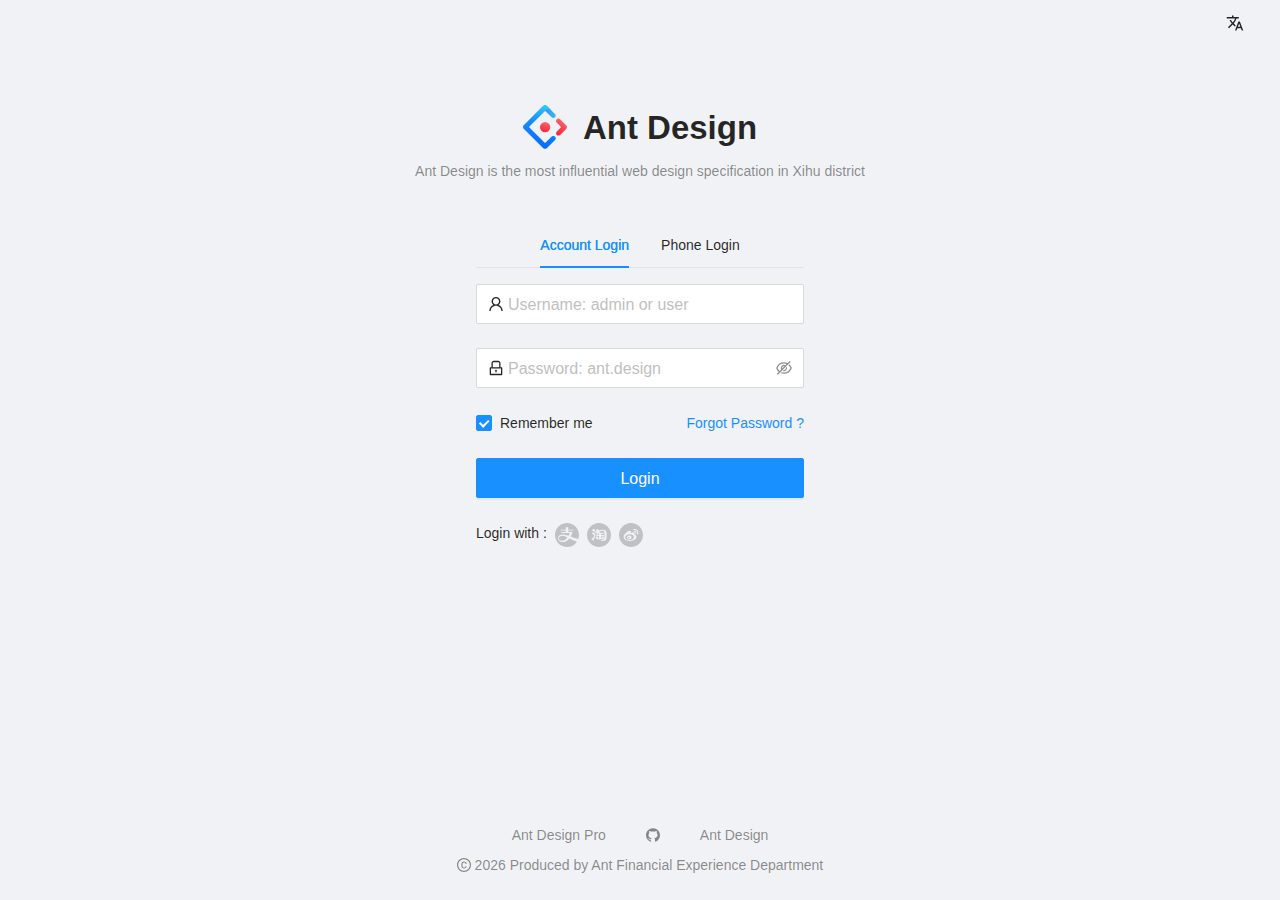
==== admin/index.html @ d276b18f "1" ====
<!DOCTYPE html>
<html lang="en">
  <head>
    <meta charset="UTF-8" />
    <meta name="theme-color" content="#1890ff" />
    <meta http-equiv="X-UA-Compatible" content="IE=edge" />
    <title>十三画的网站</title>
    <link rel="stylesheet" href="/umi.ee70edc1.css" />
    <script>
      window.routerBase = "/";
    </script>
    <script>
      //! umi version: 3.5.41
    </script>
  </head>
  <body>
    <div id="root">
      <style>
        html,
        body,
        #root {
          height: 100%;
          margin: 0;
          padding: 0;
        }
        #root {
          background-repeat: no-repeat;
          background-size: 100% auto;
        }
        .noscript-container {
          display: flex;
          align-content: center;
          justify-content: center;
          margin-top: 90px;
          font-size: 20px;
          font-family: "Lucida Sans", "Lucida Sans Regular", "Lucida Grande",
            "Lucida Sans Unicode", Geneva, Verdana, sans-serif;
        }
        .noscript-enableJS {
          padding-right: 3px;
          padding-left: 3px;
        }
        .page-loading-warp {
          display: flex;
          align-items: center;
          justify-content: center;
          padding: 98px;
        }
        .ant-spin {
          position: absolute;
          display: none;
          -webkit-box-sizing: border-box;
          box-sizing: border-box;
          margin: 0;
          padding: 0;
          color: rgba(0, 0, 0, 0.65);
          color: #1890ff;
          font-size: 14px;
          font-variant: tabular-nums;
          line-height: 1.5;
          text-align: center;
          list-style: none;
          opacity: 0;
          -webkit-transition: -webkit-transform 0.3s
            cubic-bezier(0.78, 0.14, 0.15, 0.86);
          transition: -webkit-transform 0.3s
            cubic-bezier(0.78, 0.14, 0.15, 0.86);
          transition: transform 0.3s cubic-bezier(0.78, 0.14, 0.15, 0.86);
          transition: transform 0.3s cubic-bezier(0.78, 0.14, 0.15, 0.86),
            -webkit-transform 0.3s cubic-bezier(0.78, 0.14, 0.15, 0.86);
          -webkit-font-feature-settings: "tnum";
          font-feature-settings: "tnum";
        }

        .ant-spin-spinning {
          position: static;
          display: inline-block;
          opacity: 1;
        }

        .ant-spin-dot {
          position: relative;
          display: inline-block;
          width: 20px;
          height: 20px;
          font-size: 20px;
        }

        .ant-spin-dot-item {
          position: absolute;
          display: block;
          width: 9px;
          height: 9px;
          background-color: #1890ff;
          border-radius: 100%;
          -webkit-transform: scale(0.75);
          -ms-transform: scale(0.75);
          transform: scale(0.75);
          -webkit-transform-origin: 50% 50%;
          -ms-transform-origin: 50% 50%;
          transform-origin: 50% 50%;
          opacity: 0.3;
          -webkit-animation: antspinmove 1s infinite linear alternate;
          animation: antSpinMove 1s infinite linear alternate;
        }

        .ant-spin-dot-item:nth-child(1) {
          top: 0;
          left: 0;
        }

        .ant-spin-dot-item:nth-child(2) {
          top: 0;
          right: 0;
          -webkit-animation-delay: 0.4s;
          animation-delay: 0.4s;
        }

        .ant-spin-dot-item:nth-child(3) {
          right: 0;
          bottom: 0;
          -webkit-animation-delay: 0.8s;
          animation-delay: 0.8s;
        }

        .ant-spin-dot-item:nth-child(4) {
          bottom: 0;
          left: 0;
          -webkit-animation-delay: 1.2s;
          animation-delay: 1.2s;
        }

        .ant-spin-dot-spin {
          -webkit-transform: rotate(45deg);
          -ms-transform: rotate(45deg);
          transform: rotate(45deg);
          -webkit-animation: antrotate 1.2s infinite linear;
          animation: antRotate 1.2s infinite linear;
        }

        .ant-spin-lg .ant-spin-dot {
          width: 32px;
          height: 32px;
          font-size: 32px;
        }

        .ant-spin-lg .ant-spin-dot i {
          width: 14px;
          height: 14px;
        }

        @media all and (-ms-high-contrast: none), (-ms-high-contrast: active) {
          .ant-spin-blur {
            background: #fff;
            opacity: 0.5;
          }
        }

        @-webkit-keyframes antSpinMove {
          to {
            opacity: 1;
          }
        }

        @keyframes antSpinMove {
          to {
            opacity: 1;
          }
        }

        @-webkit-keyframes antRotate {
          to {
            -webkit-transform: rotate(405deg);
            transform: rotate(405deg);
          }
        }

        @keyframes antRotate {
          to {
            -webkit-transform: rotate(405deg);
            transform: rotate(405deg);
          }
        }
      </style>
      <div
        style="
          display: flex;
          flex-direction: column;
          align-items: center;
          justify-content: center;
          height: 100%;
          min-height: 420px;
        "
      >
        <div class="page-loading-warp">
          <div class="ant-spin ant-spin-lg ant-spin-spinning">
            <span class="ant-spin-dot ant-spin-dot-spin"
              ><i class="ant-spin-dot-item"></i><i class="ant-spin-dot-item"></i
              ><i class="ant-spin-dot-item"></i><i class="ant-spin-dot-item"></i
            ></span>
          </div>
        </div>
      </div>
    </div>

    <script src="/umi.75275838.js"></script>
  </body>
</html>
---- umi.ee70edc1.css ----
html{--antd-wave-shadow-color:#1890ff}.ant-btn{line-height:1.5715;position:relative;display:inline-block;font-weight:400;white-space:nowrap;text-align:center;background-image:none;box-shadow:0 2px 0 rgba(0,0,0,.015);cursor:pointer;transition:all .3s cubic-bezier(.645,.045,.355,1);-webkit-user-select:none;-moz-user-select:none;-ms-user-select:none;user-select:none;touch-action:manipulation;height:32px;padding:4px 15px;font-size:14px;border-radius:2px;color:rgba(0,0,0,.85);border:1px solid #d9d9d9;background:#fff}.ant-btn>.anticon{line-height:1}.ant-btn,.ant-btn:active,.ant-btn:focus{outline:0}.ant-btn:not([disabled]):hover{text-decoration:none}.ant-btn:not([disabled]):active{outline:0;box-shadow:none}.ant-btn[disabled]{cursor:not-allowed}.ant-btn[disabled]>*{pointer-events:none}.ant-btn-lg{height:40px;padding:6.4px 15px;font-size:16px;border-radius:2px}.ant-btn-sm{height:24px;padding:0 7px;font-size:14px;border-radius:2px}.ant-btn>a:only-child{color:currentcolor}.ant-btn>a:only-child:after{position:absolute;top:0;right:0;bottom:0;left:0;background:transparent;content:""}.ant-btn:focus,.ant-btn:hover{color:#40a9ff;color:var(--ant-primary-color-hover);border-color:#40a9ff;border-color:var(--ant-primary-color-hover);background:#fff}.ant-btn:focus>a:only-child,.ant-btn:hover>a:only-child{color:currentcolor}.ant-btn:focus>a:only-child:after,.ant-btn:hover>a:only-child:after{position:absolute;top:0;right:0;bottom:0;left:0;background:transparent;content:""}.ant-btn:active{color:#096dd9;color:var(--ant-primary-color-active);border-color:#096dd9;border-color:var(--ant-primary-color-active);background:#fff}.ant-btn:active>a:only-child{color:currentcolor}.ant-btn:active>a:only-child:after{position:absolute;top:0;right:0;bottom:0;left:0;background:transparent;content:""}.ant-btn[disabled],.ant-btn[disabled]:active,.ant-btn[disabled]:focus,.ant-btn[disabled]:hover{color:rgba(0,0,0,.25);border-color:#d9d9d9;background:#f5f5f5;text-shadow:none;box-shadow:none}.ant-btn[disabled]:active>a:only-child,.ant-btn[disabled]:focus>a:only-child,.ant-btn[disabled]:hover>a:only-child,.ant-btn[disabled]>a:only-child{color:currentcolor}.ant-btn[disabled]:active>a:only-child:after,.ant-btn[disabled]:focus>a:only-child:after,.ant-btn[disabled]:hover>a:only-child:after,.ant-btn[disabled]>a:only-child:after{position:absolute;top:0;right:0;bottom:0;left:0;background:transparent;content:""}.ant-btn:active,.ant-btn:focus,.ant-btn:hover{text-decoration:none;background:#fff}.ant-btn>span{display:inline-block}.ant-btn-primary{color:#fff;border-color:#1890ff;border-color:var(--ant-primary-color);background:#1890ff;background:var(--ant-primary-color);text-shadow:0 -1px 0 rgba(0,0,0,.12);box-shadow:0 2px 0 rgba(0,0,0,.045)}.ant-btn-primary>a:only-child{color:currentcolor}.ant-btn-primary>a:only-child:after{position:absolute;top:0;right:0;bottom:0;left:0;background:transparent;content:""}.ant-btn-primary:focus,.ant-btn-primary:hover{color:#fff;border-color:#40a9ff;border-color:var(--ant-primary-color-hover);background:#40a9ff;background:var(--ant-primary-color-hover)}.ant-btn-primary:focus>a:only-child,.ant-btn-primary:hover>a:only-child{color:currentcolor}.ant-btn-primary:focus>a:only-child:after,.ant-btn-primary:hover>a:only-child:after{position:absolute;top:0;right:0;bottom:0;left:0;background:transparent;content:""}.ant-btn-primary:active{color:#fff;border-color:#096dd9;border-color:var(--ant-primary-color-active);background:#096dd9;background:var(--ant-primary-color-active)}.ant-btn-primary:active>a:only-child{color:currentcolor}.ant-btn-primary:active>a:only-child:after{position:absolute;top:0;right:0;bottom:0;left:0;background:transparent;content:""}.ant-btn-primary[disabled],.ant-btn-primary[disabled]:active,.ant-btn-primary[disabled]:focus,.ant-btn-primary[disabled]:hover{color:rgba(0,0,0,.25);border-color:#d9d9d9;background:#f5f5f5;text-shadow:none;box-shadow:none}.ant-btn-primary[disabled]:active>a:only-child,.ant-btn-primary[disabled]:focus>a:only-child,.ant-btn-primary[disabled]:hover>a:only-child,.ant-btn-primary[disabled]>a:only-child{color:currentcolor}.ant-btn-primary[disabled]:active>a:only-child:after,.ant-btn-primary[disabled]:focus>a:only-child:after,.ant-btn-primary[disabled]:hover>a:only-child:after,.ant-btn-primary[disabled]>a:only-child:after{position:absolute;top:0;right:0;bottom:0;left:0;background:transparent;content:""}.ant-btn-group .ant-btn-primary:not(:first-child):not(:last-child){border-right-color:#40a9ff;border-right-color:var(--ant-primary-5);border-left-color:#40a9ff;border-left-color:var(--ant-primary-5)}.ant-btn-group .ant-btn-primary:not(:first-child):not(:last-child):disabled{border-color:#d9d9d9}.ant-btn-group .ant-btn-primary:first-child:not(:last-child){border-right-color:#40a9ff;border-right-color:var(--ant-primary-5)}.ant-btn-group .ant-btn-primary:first-child:not(:last-child)[disabled]{border-right-color:#d9d9d9}.ant-btn-group .ant-btn-primary+.ant-btn-primary,.ant-btn-group .ant-btn-primary:last-child:not(:first-child){border-left-color:#40a9ff;border-left-color:var(--ant-primary-5)}.ant-btn-group .ant-btn-primary+.ant-btn-primary[disabled],.ant-btn-group .ant-btn-primary:last-child:not(:first-child)[disabled]{border-left-color:#d9d9d9}.ant-btn-ghost{color:rgba(0,0,0,.85);border-color:#d9d9d9;background:transparent}.ant-btn-ghost>a:only-child{color:currentcolor}.ant-btn-ghost>a:only-child:after{position:absolute;top:0;right:0;bottom:0;left:0;background:transparent;content:""}.ant-btn-ghost:focus,.ant-btn-ghost:hover{color:#40a9ff;color:var(--ant-primary-color-hover);border-color:#40a9ff;border-color:var(--ant-primary-color-hover);background:transparent}.ant-btn-ghost:focus>a:only-child,.ant-btn-ghost:hover>a:only-child{color:currentcolor}.ant-btn-ghost:focus>a:only-child:after,.ant-btn-ghost:hover>a:only-child:after{position:absolute;top:0;right:0;bottom:0;left:0;background:transparent;content:""}.ant-btn-ghost:active{color:#096dd9;color:var(--ant-primary-color-active);border-color:#096dd9;border-color:var(--ant-primary-color-active);background:transparent}.ant-btn-ghost:active>a:only-child{color:currentcolor}.ant-btn-ghost:active>a:only-child:after{position:absolute;top:0;right:0;bottom:0;left:0;background:transparent;content:""}.ant-btn-ghost[disabled],.ant-btn-ghost[disabled]:active,.ant-btn-ghost[disabled]:focus,.ant-btn-ghost[disabled]:hover{color:rgba(0,0,0,.25);border-color:#d9d9d9;background:#f5f5f5;text-shadow:none;box-shadow:none}.ant-btn-ghost[disabled]:active>a:only-child,.ant-btn-ghost[disabled]:focus>a:only-child,.ant-btn-ghost[disabled]:hover>a:only-child,.ant-btn-ghost[disabled]>a:only-child{color:currentcolor}.ant-btn-ghost[disabled]:active>a:only-child:after,.ant-btn-ghost[disabled]:focus>a:only-child:after,.ant-btn-ghost[disabled]:hover>a:only-child:after,.ant-btn-ghost[disabled]>a:only-child:after{position:absolute;top:0;right:0;bottom:0;left:0;background:transparent;content:""}.ant-btn-dashed{color:rgba(0,0,0,.85);border-color:#d9d9d9;background:#fff;border-style:dashed}.ant-btn-dashed>a:only-child{color:currentcolor}.ant-btn-dashed>a:only-child:after{position:absolute;top:0;right:0;bottom:0;left:0;background:transparent;content:""}.ant-btn-dashed:focus,.ant-btn-dashed:hover{color:#40a9ff;color:var(--ant-primary-color-hover);border-color:#40a9ff;border-color:var(--ant-primary-color-hover);background:#fff}.ant-btn-dashed:focus>a:only-child,.ant-btn-dashed:hover>a:only-child{color:currentcolor}.ant-btn-dashed:focus>a:only-child:after,.ant-btn-dashed:hover>a:only-child:after{position:absolute;top:0;right:0;bottom:0;left:0;background:transparent;content:""}.ant-btn-dashed:active{color:#096dd9;color:var(--ant-primary-color-active);border-color:#096dd9;border-color:var(--ant-primary-color-active);background:#fff}.ant-btn-dashed:active>a:only-child{color:currentcolor}.ant-btn-dashed:active>a:only-child:after{position:absolute;top:0;right:0;bottom:0;left:0;background:transparent;content:""}.ant-btn-dashed[disabled],.ant-btn-dashed[disabled]:active,.ant-btn-dashed[disabled]:focus,.ant-btn-dashed[disabled]:hover{color:rgba(0,0,0,.25);border-color:#d9d9d9;background:#f5f5f5;text-shadow:none;box-shadow:none}.ant-btn-dashed[disabled]:active>a:only-child,.ant-btn-dashed[disabled]:focus>a:only-child,.ant-btn-dashed[disabled]:hover>a:only-child,.ant-btn-dashed[disabled]>a:only-child{color:currentcolor}.ant-btn-dashed[disabled]:active>a:only-child:after,.ant-btn-dashed[disabled]:focus>a:only-child:after,.ant-btn-dashed[disabled]:hover>a:only-child:after,.ant-btn-dashed[disabled]>a:only-child:after{position:absolute;top:0;right:0;bottom:0;left:0;background:transparent;content:""}.ant-btn-danger{color:#fff;border-color:#ff4d4f;border-color:var(--ant-error-color);background:#ff4d4f;background:var(--ant-error-color);text-shadow:0 -1px 0 rgba(0,0,0,.12);box-shadow:0 2px 0 rgba(0,0,0,.045)}.ant-btn-danger>a:only-child{color:currentcolor}.ant-btn-danger>a:only-child:after{position:absolute;top:0;right:0;bottom:0;left:0;background:transparent;content:""}.ant-btn-danger:focus,.ant-btn-danger:hover{color:#fff;border-color:#ff7875;border-color:var(--ant-error-color-hover);background:#ff7875;background:var(--ant-error-color-hover)}.ant-btn-danger:focus>a:only-child,.ant-btn-danger:hover>a:only-child{color:currentcolor}.ant-btn-danger:focus>a:only-child:after,.ant-btn-danger:hover>a:only-child:after{position:absolute;top:0;right:0;bottom:0;left:0;background:transparent;content:""}.ant-btn-danger:active{color:#fff;border-color:#d9363e;border-color:var(--ant-error-color-active);background:#d9363e;background:var(--ant-error-color-active)}.ant-btn-danger:active>a:only-child{color:currentcolor}.ant-btn-danger:active>a:only-child:after{position:absolute;top:0;right:0;bottom:0;left:0;background:transparent;content:""}.ant-btn-danger[disabled],.ant-btn-danger[disabled]:active,.ant-btn-danger[disabled]:focus,.ant-btn-danger[disabled]:hover{color:rgba(0,0,0,.25);border-color:#d9d9d9;background:#f5f5f5;text-shadow:none;box-shadow:none}.ant-btn-danger[disabled]:active>a:only-child,.ant-btn-danger[disabled]:focus>a:only-child,.ant-btn-danger[disabled]:hover>a:only-child,.ant-btn-danger[disabled]>a:only-child{color:currentcolor}.ant-btn-danger[disabled]:active>a:only-child:after,.ant-btn-danger[disabled]:focus>a:only-child:after,.ant-btn-danger[disabled]:hover>a:only-child:after,.ant-btn-danger[disabled]>a:only-child:after{position:absolute;top:0;right:0;bottom:0;left:0;background:transparent;content:""}.ant-btn-link{color:#1890ff;color:var(--ant-primary-color);border-color:transparent;background:transparent;box-shadow:none}.ant-btn-link>a:only-child{color:currentcolor}.ant-btn-link>a:only-child:after{position:absolute;top:0;right:0;bottom:0;left:0;background:transparent;content:""}.ant-btn-link:focus,.ant-btn-link:hover{color:#40a9ff;color:var(--ant-primary-color-hover);border-color:#40a9ff;border-color:var(--ant-primary-color-hover);background:transparent}.ant-btn-link:focus>a:only-child,.ant-btn-link:hover>a:only-child{color:currentcolor}.ant-btn-link:focus>a:only-child:after,.ant-btn-link:hover>a:only-child:after{position:absolute;top:0;right:0;bottom:0;left:0;background:transparent;content:""}.ant-btn-link:active{color:#096dd9;color:var(--ant-primary-color-active);border-color:#096dd9;border-color:var(--ant-primary-color-active);background:transparent}.ant-btn-link:active>a:only-child{color:currentcolor}.ant-btn-link:active>a:only-child:after{position:absolute;top:0;right:0;bottom:0;left:0;background:transparent;content:""}.ant-btn-link[disabled],.ant-btn-link[disabled]:active,.ant-btn-link[disabled]:focus,.ant-btn-link[disabled]:hover{border-color:#d9d9d9;background:#f5f5f5}.ant-btn-link:hover{background:transparent}.ant-btn-link:active,.ant-btn-link:focus,.ant-btn-link:hover{border-color:transparent}.ant-btn-link[disabled],.ant-btn-link[disabled]:active,.ant-btn-link[disabled]:focus,.ant-btn-link[disabled]:hover{color:rgba(0,0,0,.25);border-color:transparent;background:transparent;text-shadow:none;box-shadow:none}.ant-btn-link[disabled]:active>a:only-child,.ant-btn-link[disabled]:focus>a:only-child,.ant-btn-link[disabled]:hover>a:only-child,.ant-btn-link[disabled]>a:only-child{color:currentcolor}.ant-btn-link[disabled]:active>a:only-child:after,.ant-btn-link[disabled]:focus>a:only-child:after,.ant-btn-link[disabled]:hover>a:only-child:after,.ant-btn-link[disabled]>a:only-child:after{position:absolute;top:0;right:0;bottom:0;left:0;background:transparent;content:""}.ant-btn-text{color:rgba(0,0,0,.85);border-color:transparent;background:transparent;box-shadow:none}.ant-btn-text>a:only-child{color:currentcolor}.ant-btn-text>a:only-child:after{position:absolute;top:0;right:0;bottom:0;left:0;background:transparent;content:""}.ant-btn-text:focus,.ant-btn-text:hover{color:#40a9ff;color:var(--ant-primary-color-hover);border-color:#40a9ff;border-color:var(--ant-primary-color-hover);background:transparent}.ant-btn-text:focus>a:only-child,.ant-btn-text:hover>a:only-child{color:currentcolor}.ant-btn-text:focus>a:only-child:after,.ant-btn-text:hover>a:only-child:after{position:absolute;top:0;right:0;bottom:0;left:0;background:transparent;content:""}.ant-btn-text:active{color:#096dd9;color:var(--ant-primary-color-active);border-color:#096dd9;border-color:var(--ant-primary-color-active);background:transparent}.ant-btn-text:active>a:only-child{color:currentcolor}.ant-btn-text:active>a:only-child:after{position:absolute;top:0;right:0;bottom:0;left:0;background:transparent;content:""}.ant-btn-text[disabled],.ant-btn-text[disabled]:active,.ant-btn-text[disabled]:focus,.ant-btn-text[disabled]:hover{border-color:#d9d9d9;background:#f5f5f5}.ant-btn-text:focus,.ant-btn-text:hover{color:rgba(0,0,0,.85);background:rgba(0,0,0,.018);border-color:transparent}.ant-btn-text:active{color:rgba(0,0,0,.85);background:rgba(0,0,0,.028);border-color:transparent}.ant-btn-text[disabled],.ant-btn-text[disabled]:active,.ant-btn-text[disabled]:focus,.ant-btn-text[disabled]:hover{color:rgba(0,0,0,.25);border-color:transparent;background:transparent;text-shadow:none;box-shadow:none}.ant-btn-text[disabled]:active>a:only-child,.ant-btn-text[disabled]:focus>a:only-child,.ant-btn-text[disabled]:hover>a:only-child,.ant-btn-text[disabled]>a:only-child{color:currentcolor}.ant-btn-text[disabled]:active>a:only-child:after,.ant-btn-text[disabled]:focus>a:only-child:after,.ant-btn-text[disabled]:hover>a:only-child:after,.ant-btn-text[disabled]>a:only-child:after{position:absolute;top:0;right:0;bottom:0;left:0;background:transparent;content:""}.ant-btn-dangerous{color:#ff4d4f;color:var(--ant-error-color);border-color:#ff4d4f;border-color:var(--ant-error-color);background:#fff}.ant-btn-dangerous>a:only-child{color:currentcolor}.ant-btn-dangerous>a:only-child:after{position:absolute;top:0;right:0;bottom:0;left:0;background:transparent;content:""}.ant-btn-dangerous:focus,.ant-btn-dangerous:hover{color:#ff7875;color:var(--ant-error-color-hover);border-color:#ff7875;border-color:var(--ant-error-color-hover);background:#fff}.ant-btn-dangerous:focus>a:only-child,.ant-btn-dangerous:hover>a:only-child{color:currentcolor}.ant-btn-dangerous:focus>a:only-child:after,.ant-btn-dangerous:hover>a:only-child:after{position:absolute;top:0;right:0;bottom:0;left:0;background:transparent;content:""}.ant-btn-dangerous:active{color:#d9363e;color:var(--ant-error-color-active);border-color:#d9363e;border-color:var(--ant-error-color-active);background:#fff}.ant-btn-dangerous:active>a:only-child{color:currentcolor}.ant-btn-dangerous:active>a:only-child:after{position:absolute;top:0;right:0;bottom:0;left:0;background:transparent;content:""}.ant-btn-dangerous[disabled],.ant-btn-dangerous[disabled]:active,.ant-btn-dangerous[disabled]:focus,.ant-btn-dangerous[disabled]:hover{color:rgba(0,0,0,.25);border-color:#d9d9d9;background:#f5f5f5;text-shadow:none;box-shadow:none}.ant-btn-dangerous[disabled]:active>a:only-child,.ant-btn-dangerous[disabled]:focus>a:only-child,.ant-btn-dangerous[disabled]:hover>a:only-child,.ant-btn-dangerous[disabled]>a:only-child{color:currentcolor}.ant-btn-dangerous[disabled]:active>a:only-child:after,.ant-btn-dangerous[disabled]:focus>a:only-child:after,.ant-btn-dangerous[disabled]:hover>a:only-child:after,.ant-btn-dangerous[disabled]>a:only-child:after{position:absolute;top:0;right:0;bottom:0;left:0;background:transparent;content:""}.ant-btn-dangerous.ant-btn-primary{color:#fff;border-color:#ff4d4f;border-color:var(--ant-error-color);background:#ff4d4f;background:var(--ant-error-color);text-shadow:0 -1px 0 rgba(0,0,0,.12);box-shadow:0 2px 0 rgba(0,0,0,.045)}.ant-btn-dangerous.ant-btn-primary>a:only-child{color:currentcolor}.ant-btn-dangerous.ant-btn-primary>a:only-child:after{position:absolute;top:0;right:0;bottom:0;left:0;background:transparent;content:""}.ant-btn-dangerous.ant-btn-primary:focus,.ant-btn-dangerous.ant-btn-primary:hover{color:#fff;border-color:#ff7875;border-color:var(--ant-error-color-hover);background:#ff7875;background:var(--ant-error-color-hover)}.ant-btn-dangerous.ant-btn-primary:focus>a:only-child,.ant-btn-dangerous.ant-btn-primary:hover>a:only-child{color:currentcolor}.ant-btn-dangerous.ant-btn-primary:focus>a:only-child:after,.ant-btn-dangerous.ant-btn-primary:hover>a:only-child:after{position:absolute;top:0;right:0;bottom:0;left:0;background:transparent;content:""}.ant-btn-dangerous.ant-btn-primary:active{color:#fff;border-color:#d9363e;border-color:var(--ant-error-color-active);background:#d9363e;background:var(--ant-error-color-active)}.ant-btn-dangerous.ant-btn-primary:active>a:only-child{color:currentcolor}.ant-btn-dangerous.ant-btn-primary:active>a:only-child:after{position:absolute;top:0;right:0;bottom:0;left:0;background:transparent;content:""}.ant-btn-dangerous.ant-btn-primary[disabled],.ant-btn-dangerous.ant-btn-primary[disabled]:active,.ant-btn-dangerous.ant-btn-primary[disabled]:focus,.ant-btn-dangerous.ant-btn-primary[disabled]:hover{color:rgba(0,0,0,.25);border-color:#d9d9d9;background:#f5f5f5;text-shadow:none;box-shadow:none}.ant-btn-dangerous.ant-btn-primary[disabled]:active>a:only-child,.ant-btn-dangerous.ant-btn-primary[disabled]:focus>a:only-child,.ant-btn-dangerous.ant-btn-primary[disabled]:hover>a:only-child,.ant-btn-dangerous.ant-btn-primary[disabled]>a:only-child{color:currentcolor}.ant-btn-dangerous.ant-btn-primary[disabled]:active>a:only-child:after,.ant-btn-dangerous.ant-btn-primary[disabled]:focus>a:only-child:after,.ant-btn-dangerous.ant-btn-primary[disabled]:hover>a:only-child:after,.ant-btn-dangerous.ant-btn-primary[disabled]>a:only-child:after{position:absolute;top:0;right:0;bottom:0;left:0;background:transparent;content:""}.ant-btn-dangerous.ant-btn-link{color:#ff4d4f;color:var(--ant-error-color);border-color:transparent;background:transparent;box-shadow:none}.ant-btn-dangerous.ant-btn-link>a:only-child{color:currentcolor}.ant-btn-dangerous.ant-btn-link>a:only-child:after{position:absolute;top:0;right:0;bottom:0;left:0;background:transparent;content:""}.ant-btn-dangerous.ant-btn-link:focus,.ant-btn-dangerous.ant-btn-link:hover{color:#40a9ff;color:var(--ant-primary-color-hover);border-color:#40a9ff;border-color:var(--ant-primary-color-hover)}.ant-btn-dangerous.ant-btn-link:active{color:#096dd9;color:var(--ant-primary-color-active);border-color:#096dd9;border-color:var(--ant-primary-color-active)}.ant-btn-dangerous.ant-btn-link[disabled],.ant-btn-dangerous.ant-btn-link[disabled]:active,.ant-btn-dangerous.ant-btn-link[disabled]:focus,.ant-btn-dangerous.ant-btn-link[disabled]:hover{border-color:#d9d9d9;background:#f5f5f5}.ant-btn-dangerous.ant-btn-link:focus,.ant-btn-dangerous.ant-btn-link:hover{color:#ff7875;color:var(--ant-error-color-hover);border-color:transparent;background:transparent}.ant-btn-dangerous.ant-btn-link:focus>a:only-child,.ant-btn-dangerous.ant-btn-link:hover>a:only-child{color:currentcolor}.ant-btn-dangerous.ant-btn-link:focus>a:only-child:after,.ant-btn-dangerous.ant-btn-link:hover>a:only-child:after{position:absolute;top:0;right:0;bottom:0;left:0;background:transparent;content:""}.ant-btn-dangerous.ant-btn-link:active{color:#d9363e;color:var(--ant-error-color-active);border-color:transparent;background:transparent}.ant-btn-dangerous.ant-btn-link:active>a:only-child{color:currentcolor}.ant-btn-dangerous.ant-btn-link:active>a:only-child:after{position:absolute;top:0;right:0;bottom:0;left:0;background:transparent;content:""}.ant-btn-dangerous.ant-btn-link[disabled],.ant-btn-dangerous.ant-btn-link[disabled]:active,.ant-btn-dangerous.ant-btn-link[disabled]:focus,.ant-btn-dangerous.ant-btn-link[disabled]:hover{color:rgba(0,0,0,.25);border-color:transparent;background:transparent;text-shadow:none;box-shadow:none}.ant-btn-dangerous.ant-btn-link[disabled]:active>a:only-child,.ant-btn-dangerous.ant-btn-link[disabled]:focus>a:only-child,.ant-btn-dangerous.ant-btn-link[disabled]:hover>a:only-child,.ant-btn-dangerous.ant-btn-link[disabled]>a:only-child{color:currentcolor}.ant-btn-dangerous.ant-btn-link[disabled]:active>a:only-child:after,.ant-btn-dangerous.ant-btn-link[disabled]:focus>a:only-child:after,.ant-btn-dangerous.ant-btn-link[disabled]:hover>a:only-child:after,.ant-btn-dangerous.ant-btn-link[disabled]>a:only-child:after{position:absolute;top:0;right:0;bottom:0;left:0;background:transparent;content:""}.ant-btn-dangerous.ant-btn-text{color:#ff4d4f;color:var(--ant-error-color);border-color:transparent;background:transparent;box-shadow:none}.ant-btn-dangerous.ant-btn-text>a:only-child{color:currentcolor}.ant-btn-dangerous.ant-btn-text>a:only-child:after{position:absolute;top:0;right:0;bottom:0;left:0;background:transparent;content:""}.ant-btn-dangerous.ant-btn-text:focus,.ant-btn-dangerous.ant-btn-text:hover{color:#40a9ff;color:var(--ant-primary-color-hover);border-color:#40a9ff;border-color:var(--ant-primary-color-hover);background:transparent}.ant-btn-dangerous.ant-btn-text:active{color:#096dd9;color:var(--ant-primary-color-active);border-color:#096dd9;border-color:var(--ant-primary-color-active);background:transparent}.ant-btn-dangerous.ant-btn-text[disabled],.ant-btn-dangerous.ant-btn-text[disabled]:active,.ant-btn-dangerous.ant-btn-text[disabled]:focus,.ant-btn-dangerous.ant-btn-text[disabled]:hover{border-color:#d9d9d9;background:#f5f5f5}.ant-btn-dangerous.ant-btn-text:focus,.ant-btn-dangerous.ant-btn-text:hover{color:#ff7875;color:var(--ant-error-color-hover);border-color:transparent;background:rgba(0,0,0,.018)}.ant-btn-dangerous.ant-btn-text:focus>a:only-child,.ant-btn-dangerous.ant-btn-text:hover>a:only-child{color:currentcolor}.ant-btn-dangerous.ant-btn-text:focus>a:only-child:after,.ant-btn-dangerous.ant-btn-text:hover>a:only-child:after{position:absolute;top:0;right:0;bottom:0;left:0;background:transparent;content:""}.ant-btn-dangerous.ant-btn-text:active{color:#d9363e;color:var(--ant-error-color-active);border-color:transparent;background:rgba(0,0,0,.028)}.ant-btn-dangerous.ant-btn-text:active>a:only-child{color:currentcolor}.ant-btn-dangerous.ant-btn-text:active>a:only-child:after{position:absolute;top:0;right:0;bottom:0;left:0;background:transparent;content:""}.ant-btn-dangerous.ant-btn-text[disabled],.ant-btn-dangerous.ant-btn-text[disabled]:active,.ant-btn-dangerous.ant-btn-text[disabled]:focus,.ant-btn-dangerous.ant-btn-text[disabled]:hover{color:rgba(0,0,0,.25);border-color:transparent;background:transparent;text-shadow:none;box-shadow:none}.ant-btn-dangerous.ant-btn-text[disabled]:active>a:only-child,.ant-btn-dangerous.ant-btn-text[disabled]:focus>a:only-child,.ant-btn-dangerous.ant-btn-text[disabled]:hover>a:only-child,.ant-btn-dangerous.ant-btn-text[disabled]>a:only-child{color:currentcolor}.ant-btn-dangerous.ant-btn-text[disabled]:active>a:only-child:after,.ant-btn-dangerous.ant-btn-text[disabled]:focus>a:only-child:after,.ant-btn-dangerous.ant-btn-text[disabled]:hover>a:only-child:after,.ant-btn-dangerous.ant-btn-text[disabled]>a:only-child:after{position:absolute;top:0;right:0;bottom:0;left:0;background:transparent;content:""}.ant-btn-icon-only{width:32px;height:32px;padding:2.4px 0;font-size:16px;border-radius:2px;vertical-align:-3px}.ant-btn-icon-only>*{font-size:16px}.ant-btn-icon-only.ant-btn-lg{width:40px;height:40px;padding:4.9px 0;font-size:18px;border-radius:2px}.ant-btn-icon-only.ant-btn-lg>*{font-size:18px}.ant-btn-icon-only.ant-btn-sm{width:24px;height:24px;padding:0;font-size:14px;border-radius:2px}.ant-btn-icon-only.ant-btn-sm>*{font-size:14px}.ant-btn-icon-only>.anticon{display:flex;justify-content:center}.ant-btn-icon-only .anticon-loading{padding:0!important}a.ant-btn-icon-only{vertical-align:-1px}a.ant-btn-icon-only>.anticon{display:inline}.ant-btn-round{height:32px;padding:4px 16px;font-size:14px;border-radius:32px}.ant-btn-round.ant-btn-lg{height:40px;padding:6.4px 20px;font-size:16px;border-radius:40px}.ant-btn-round.ant-btn-sm{height:24px;padding:0 12px;font-size:14px;border-radius:24px}.ant-btn-round.ant-btn-icon-only{width:auto}.ant-btn-circle{min-width:32px;padding-right:0;padding-left:0;text-align:center;border-radius:50%}.ant-btn-circle.ant-btn-lg{min-width:40px;border-radius:50%}.ant-btn-circle.ant-btn-sm{min-width:24px;border-radius:50%}.ant-btn:before{position:absolute;top:-1px;right:-1px;bottom:-1px;left:-1px;z-index:1;display:none;background:#fff;border-radius:inherit;opacity:.35;transition:opacity .2s;content:"";pointer-events:none}.ant-btn .anticon{transition:margin-left .3s cubic-bezier(.645,.045,.355,1)}.ant-btn .anticon.anticon-minus>svg,.ant-btn .anticon.anticon-plus>svg{shape-rendering:optimizespeed}.ant-btn.ant-btn-loading{position:relative;cursor:default}.ant-btn.ant-btn-loading:before{display:block}.ant-btn>.ant-btn-loading-icon{transition:width .3s cubic-bezier(.645,.045,.355,1),opacity .3s cubic-bezier(.645,.045,.355,1)}.ant-btn>.ant-btn-loading-icon .anticon{padding-right:8px;animation:none}.ant-btn>.ant-btn-loading-icon .anticon svg{animation:loadingCircle 1s linear infinite}.ant-btn-group{position:relative;display:inline-flex}.ant-btn-group>.ant-btn,.ant-btn-group>span>.ant-btn{position:relative}.ant-btn-group>.ant-btn:active,.ant-btn-group>.ant-btn:focus,.ant-btn-group>.ant-btn:hover,.ant-btn-group>span>.ant-btn:active,.ant-btn-group>span>.ant-btn:focus,.ant-btn-group>span>.ant-btn:hover{z-index:2}.ant-btn-group>.ant-btn[disabled],.ant-btn-group>span>.ant-btn[disabled]{z-index:0}.ant-btn-group .ant-btn-icon-only{font-size:14px}.ant-btn+.ant-btn-group,.ant-btn-group+.ant-btn,.ant-btn-group+.ant-btn-group,.ant-btn-group .ant-btn+.ant-btn,.ant-btn-group .ant-btn+span,.ant-btn-group>span+span,.ant-btn-group span+.ant-btn{margin-left:-1px}.ant-btn-group .ant-btn-primary+.ant-btn:not(.ant-btn-primary):not([disabled]){border-left-color:transparent}.ant-btn-group .ant-btn{border-radius:0}.ant-btn-group>.ant-btn:first-child,.ant-btn-group>span:first-child>.ant-btn{margin-left:0}.ant-btn-group>.ant-btn:only-child{border-radius:2px}.ant-btn-group>span:only-child>.ant-btn{border-radius:2px}.ant-btn-group>.ant-btn:first-child:not(:last-child),.ant-btn-group>span:first-child:not(:last-child)>.ant-btn{border-top-left-radius:2px;border-bottom-left-radius:2px}.ant-btn-group>.ant-btn:last-child:not(:first-child),.ant-btn-group>span:last-child:not(:first-child)>.ant-btn{border-top-right-radius:2px;border-bottom-right-radius:2px}.ant-btn-group-sm>.ant-btn:only-child{border-radius:2px}.ant-btn-group-sm>span:only-child>.ant-btn{border-radius:2px}.ant-btn-group-sm>.ant-btn:first-child:not(:last-child),.ant-btn-group-sm>span:first-child:not(:last-child)>.ant-btn{border-top-left-radius:2px;border-bottom-left-radius:2px}.ant-btn-group-sm>.ant-btn:last-child:not(:first-child),.ant-btn-group-sm>span:last-child:not(:first-child)>.ant-btn{border-top-right-radius:2px;border-bottom-right-radius:2px}.ant-btn-group>.ant-btn-group{float:left}.ant-btn-group>.ant-btn-group:not(:first-child):not(:last-child)>.ant-btn{border-radius:0}.ant-btn-group>.ant-btn-group:first-child:not(:last-child)>.ant-btn:last-child{padding-right:8px;border-top-right-radius:0;border-bottom-right-radius:0}.ant-btn-group>.ant-btn-group:last-child:not(:first-child)>.ant-btn:first-child{padding-left:8px;border-top-left-radius:0;border-bottom-left-radius:0}.ant-btn-group-rtl.ant-btn+.ant-btn-group,.ant-btn-group-rtl.ant-btn-group+.ant-btn,.ant-btn-group-rtl.ant-btn-group+.ant-btn-group,.ant-btn-group-rtl.ant-btn-group .ant-btn+.ant-btn,.ant-btn-group-rtl.ant-btn-group .ant-btn+span,.ant-btn-group-rtl.ant-btn-group>span+span,.ant-btn-group-rtl.ant-btn-group span+.ant-btn,.ant-btn-rtl.ant-btn+.ant-btn-group,.ant-btn-rtl.ant-btn-group+.ant-btn,.ant-btn-rtl.ant-btn-group+.ant-btn-group,.ant-btn-rtl.ant-btn-group .ant-btn+.ant-btn,.ant-btn-rtl.ant-btn-group .ant-btn+span,.ant-btn-rtl.ant-btn-group>span+span,.ant-btn-rtl.ant-btn-group span+.ant-btn{margin-right:-1px;margin-left:auto}.ant-btn-group.ant-btn-group-rtl{direction:rtl}.ant-btn-group-rtl.ant-btn-group>.ant-btn:first-child:not(:last-child),.ant-btn-group-rtl.ant-btn-group>span:first-child:not(:last-child)>.ant-btn{border-radius:0 2px 2px 0}.ant-btn-group-rtl.ant-btn-group>.ant-btn:last-child:not(:first-child),.ant-btn-group-rtl.ant-btn-group>span:last-child:not(:first-child)>.ant-btn{border-radius:2px 0 0 2px}.ant-btn-group-rtl.ant-btn-group-sm>.ant-btn:first-child:not(:last-child),.ant-btn-group-rtl.ant-btn-group-sm>span:first-child:not(:last-child)>.ant-btn{border-radius:0 2px 2px 0}.ant-btn-group-rtl.ant-btn-group-sm>.ant-btn:last-child:not(:first-child),.ant-btn-group-rtl.ant-btn-group-sm>span:last-child:not(:first-child)>.ant-btn{border-radius:2px 0 0 2px}.ant-btn:active>span,.ant-btn:focus>span{position:relative}.ant-btn>.anticon+span,.ant-btn>span+.anticon{margin-left:8px}.ant-btn.ant-btn-background-ghost{color:#fff;border-color:#fff}.ant-btn.ant-btn-background-ghost,.ant-btn.ant-btn-background-ghost:active,.ant-btn.ant-btn-background-ghost:focus,.ant-btn.ant-btn-background-ghost:hover{background:transparent}.ant-btn.ant-btn-background-ghost:focus,.ant-btn.ant-btn-background-ghost:hover{color:#40a9ff;color:var(--ant-primary-color-hover);border-color:#40a9ff;border-color:var(--ant-primary-color-hover)}.ant-btn.ant-btn-background-ghost:active{color:#096dd9;color:var(--ant-primary-color-active);border-color:#096dd9;border-color:var(--ant-primary-color-active)}.ant-btn.ant-btn-background-ghost[disabled]{color:rgba(0,0,0,.25);background:transparent;border-color:#d9d9d9}.ant-btn-background-ghost.ant-btn-primary{color:#1890ff;color:var(--ant-primary-color);border-color:#1890ff;border-color:var(--ant-primary-color);text-shadow:none}.ant-btn-background-ghost.ant-btn-primary>a:only-child{color:currentcolor}.ant-btn-background-ghost.ant-btn-primary>a:only-child:after{position:absolute;top:0;right:0;bottom:0;left:0;background:transparent;content:""}.ant-btn-background-ghost.ant-btn-primary:focus,.ant-btn-background-ghost.ant-btn-primary:hover{color:#40a9ff;color:var(--ant-primary-color-hover);border-color:#40a9ff;border-color:var(--ant-primary-color-hover);background:transparent}.ant-btn-background-ghost.ant-btn-primary:focus>a:only-child,.ant-btn-background-ghost.ant-btn-primary:hover>a:only-child{color:currentcolor}.ant-btn-background-ghost.ant-btn-primary:focus>a:only-child:after,.ant-btn-background-ghost.ant-btn-primary:hover>a:only-child:after{position:absolute;top:0;right:0;bottom:0;left:0;background:transparent;content:""}.ant-btn-background-ghost.ant-btn-primary:active{color:#096dd9;color:var(--ant-primary-color-active);border-color:#096dd9;border-color:var(--ant-primary-color-active);background:transparent}.ant-btn-background-ghost.ant-btn-primary:active>a:only-child{color:currentcolor}.ant-btn-background-ghost.ant-btn-primary:active>a:only-child:after{position:absolute;top:0;right:0;bottom:0;left:0;background:transparent;content:""}.ant-btn-background-ghost.ant-btn-primary[disabled],.ant-btn-background-ghost.ant-btn-primary[disabled]:active,.ant-btn-background-ghost.ant-btn-primary[disabled]:focus,.ant-btn-background-ghost.ant-btn-primary[disabled]:hover{color:rgba(0,0,0,.25);border-color:#d9d9d9;background:#f5f5f5;text-shadow:none;box-shadow:none}.ant-btn-background-ghost.ant-btn-primary[disabled]:active>a:only-child,.ant-btn-background-ghost.ant-btn-primary[disabled]:focus>a:only-child,.ant-btn-background-ghost.ant-btn-primary[disabled]:hover>a:only-child,.ant-btn-background-ghost.ant-btn-primary[disabled]>a:only-child{color:currentcolor}.ant-btn-background-ghost.ant-btn-primary[disabled]:active>a:only-child:after,.ant-btn-background-ghost.ant-btn-primary[disabled]:focus>a:only-child:after,.ant-btn-background-ghost.ant-btn-primary[disabled]:hover>a:only-child:after,.ant-btn-background-ghost.ant-btn-primary[disabled]>a:only-child:after{position:absolute;top:0;right:0;bottom:0;left:0;background:transparent;content:""}.ant-btn-background-ghost.ant-btn-danger{color:#ff4d4f;color:var(--ant-error-color);border-color:#ff4d4f;border-color:var(--ant-error-color);text-shadow:none}.ant-btn-background-ghost.ant-btn-danger>a:only-child{color:currentcolor}.ant-btn-background-ghost.ant-btn-danger>a:only-child:after{position:absolute;top:0;right:0;bottom:0;left:0;background:transparent;content:""}.ant-btn-background-ghost.ant-btn-danger:focus,.ant-btn-background-ghost.ant-btn-danger:hover{color:#ff7875;color:var(--ant-error-color-hover);border-color:#ff7875;border-color:var(--ant-error-color-hover);background:transparent}.ant-btn-background-ghost.ant-btn-danger:focus>a:only-child,.ant-btn-background-ghost.ant-btn-danger:hover>a:only-child{color:currentcolor}.ant-btn-background-ghost.ant-btn-danger:focus>a:only-child:after,.ant-btn-background-ghost.ant-btn-danger:hover>a:only-child:after{position:absolute;top:0;right:0;bottom:0;left:0;background:transparent;content:""}.ant-btn-background-ghost.ant-btn-danger:active{color:#d9363e;color:var(--ant-error-color-active);border-color:#d9363e;border-color:var(--ant-error-color-active);background:transparent}.ant-btn-background-ghost.ant-btn-danger:active>a:only-child{color:currentcolor}.ant-btn-background-ghost.ant-btn-danger:active>a:only-child:after{position:absolute;top:0;right:0;bottom:0;left:0;background:transparent;content:""}.ant-btn-background-ghost.ant-btn-danger[disabled],.ant-btn-background-ghost.ant-btn-danger[disabled]:active,.ant-btn-background-ghost.ant-btn-danger[disabled]:focus,.ant-btn-background-ghost.ant-btn-danger[disabled]:hover{color:rgba(0,0,0,.25);border-color:#d9d9d9;background:#f5f5f5;text-shadow:none;box-shadow:none}.ant-btn-background-ghost.ant-btn-danger[disabled]:active>a:only-child,.ant-btn-background-ghost.ant-btn-danger[disabled]:focus>a:only-child,.ant-btn-background-ghost.ant-btn-danger[disabled]:hover>a:only-child,.ant-btn-background-ghost.ant-btn-danger[disabled]>a:only-child{color:currentcolor}.ant-btn-background-ghost.ant-btn-danger[disabled]:active>a:only-child:after,.ant-btn-background-ghost.ant-btn-danger[disabled]:focus>a:only-child:after,.ant-btn-background-ghost.ant-btn-danger[disabled]:hover>a:only-child:after,.ant-btn-background-ghost.ant-btn-danger[disabled]>a:only-child:after{position:absolute;top:0;right:0;bottom:0;left:0;background:transparent;content:""}.ant-btn-background-ghost.ant-btn-dangerous{color:#ff4d4f;color:var(--ant-error-color);border-color:#ff4d4f;border-color:var(--ant-error-color);text-shadow:none}.ant-btn-background-ghost.ant-btn-dangerous>a:only-child{color:currentcolor}.ant-btn-background-ghost.ant-btn-dangerous>a:only-child:after{position:absolute;top:0;right:0;bottom:0;left:0;background:transparent;content:""}.ant-btn-background-ghost.ant-btn-dangerous:focus,.ant-btn-background-ghost.ant-btn-dangerous:hover{color:#ff7875;color:var(--ant-error-color-hover);border-color:#ff7875;border-color:var(--ant-error-color-hover);background:transparent}.ant-btn-background-ghost.ant-btn-dangerous:focus>a:only-child,.ant-btn-background-ghost.ant-btn-dangerous:hover>a:only-child{color:currentcolor}.ant-btn-background-ghost.ant-btn-dangerous:focus>a:only-child:after,.ant-btn-background-ghost.ant-btn-dangerous:hover>a:only-child:after{position:absolute;top:0;right:0;bottom:0;left:0;background:transparent;content:""}.ant-btn-background-ghost.ant-btn-dangerous:active{color:#d9363e;color:var(--ant-error-color-active);border-color:#d9363e;border-color:var(--ant-error-color-active);background:transparent}.ant-btn-background-ghost.ant-btn-dangerous:active>a:only-child{color:currentcolor}.ant-btn-background-ghost.ant-btn-dangerous:active>a:only-child:after{position:absolute;top:0;right:0;bottom:0;left:0;background:transparent;content:""}.ant-btn-background-ghost.ant-btn-dangerous[disabled],.ant-btn-background-ghost.ant-btn-dangerous[disabled]:active,.ant-btn-background-ghost.ant-btn-dangerous[disabled]:focus,.ant-btn-background-ghost.ant-btn-dangerous[disabled]:hover{color:rgba(0,0,0,.25);border-color:#d9d9d9;background:#f5f5f5;text-shadow:none;box-shadow:none}.ant-btn-background-ghost.ant-btn-dangerous[disabled]:active>a:only-child,.ant-btn-background-ghost.ant-btn-dangerous[disabled]:focus>a:only-child,.ant-btn-background-ghost.ant-btn-dangerous[disabled]:hover>a:only-child,.ant-btn-background-ghost.ant-btn-dangerous[disabled]>a:only-child{color:currentcolor}.ant-btn-background-ghost.ant-btn-dangerous[disabled]:active>a:only-child:after,.ant-btn-background-ghost.ant-btn-dangerous[disabled]:focus>a:only-child:after,.ant-btn-background-ghost.ant-btn-dangerous[disabled]:hover>a:only-child:after,.ant-btn-background-ghost.ant-btn-dangerous[disabled]>a:only-child:after{position:absolute;top:0;right:0;bottom:0;left:0;background:transparent;content:""}.ant-btn-background-ghost.ant-btn-dangerous.ant-btn-link{color:#ff4d4f;color:var(--ant-error-color);border-color:transparent;text-shadow:none}.ant-btn-background-ghost.ant-btn-dangerous.ant-btn-link>a:only-child{color:currentcolor}.ant-btn-background-ghost.ant-btn-dangerous.ant-btn-link>a:only-child:after{position:absolute;top:0;right:0;bottom:0;left:0;background:transparent;content:""}.ant-btn-background-ghost.ant-btn-dangerous.ant-btn-link:focus,.ant-btn-background-ghost.ant-btn-dangerous.ant-btn-link:hover{color:#d9363e;color:var(--ant-error-color-active);border-color:transparent;background:transparent}.ant-btn-background-ghost.ant-btn-dangerous.ant-btn-link:focus>a:only-child,.ant-btn-background-ghost.ant-btn-dangerous.ant-btn-link:hover>a:only-child{color:currentcolor}.ant-btn-background-ghost.ant-btn-dangerous.ant-btn-link:focus>a:only-child:after,.ant-btn-background-ghost.ant-btn-dangerous.ant-btn-link:hover>a:only-child:after{position:absolute;top:0;right:0;bottom:0;left:0;background:transparent;content:""}.ant-btn-background-ghost.ant-btn-dangerous.ant-btn-link:active{color:#d9363e;color:var(--ant-error-color-active);border-color:transparent;background:transparent}.ant-btn-background-ghost.ant-btn-dangerous.ant-btn-link:active>a:only-child{color:currentcolor}.ant-btn-background-ghost.ant-btn-dangerous.ant-btn-link:active>a:only-child:after{position:absolute;top:0;right:0;bottom:0;left:0;background:transparent;content:""}.ant-btn-background-ghost.ant-btn-dangerous.ant-btn-link[disabled],.ant-btn-background-ghost.ant-btn-dangerous.ant-btn-link[disabled]:active,.ant-btn-background-ghost.ant-btn-dangerous.ant-btn-link[disabled]:focus,.ant-btn-background-ghost.ant-btn-dangerous.ant-btn-link[disabled]:hover{color:rgba(0,0,0,.25);border-color:#d9d9d9;background:#f5f5f5;text-shadow:none;box-shadow:none}.ant-btn-background-ghost.ant-btn-dangerous.ant-btn-link[disabled]:active>a:only-child,.ant-btn-background-ghost.ant-btn-dangerous.ant-btn-link[disabled]:focus>a:only-child,.ant-btn-background-ghost.ant-btn-dangerous.ant-btn-link[disabled]:hover>a:only-child,.ant-btn-background-ghost.ant-btn-dangerous.ant-btn-link[disabled]>a:only-child{color:currentcolor}.ant-btn-background-ghost.ant-btn-dangerous.ant-btn-link[disabled]:active>a:only-child:after,.ant-btn-background-ghost.ant-btn-dangerous.ant-btn-link[disabled]:focus>a:only-child:after,.ant-btn-background-ghost.ant-btn-dangerous.ant-btn-link[disabled]:hover>a:only-child:after,.ant-btn-background-ghost.ant-btn-dangerous.ant-btn-link[disabled]>a:only-child:after{position:absolute;top:0;right:0;bottom:0;left:0;background:transparent;content:""}.ant-btn-two-chinese-chars:first-letter{letter-spacing:.34em}.ant-btn-two-chinese-chars>:not(.anticon){margin-right:-.34em;letter-spacing:.34em}.ant-btn.ant-btn-block{width:100%}.ant-btn:empty{display:inline-block;width:0;visibility:hidden;content:"\a0"}a.ant-btn{padding-top:.01px!important;line-height:30px}a.ant-btn-disabled{cursor:not-allowed}a.ant-btn-disabled>*{pointer-events:none}a.ant-btn-disabled,a.ant-btn-disabled:active,a.ant-btn-disabled:focus,a.ant-btn-disabled:hover{color:rgba(0,0,0,.25);border-color:transparent;background:transparent;text-shadow:none;box-shadow:none}a.ant-btn-disabled:active>a:only-child,a.ant-btn-disabled:focus>a:only-child,a.ant-btn-disabled:hover>a:only-child,a.ant-btn-disabled>a:only-child{color:currentcolor}a.ant-btn-disabled:active>a:only-child:after,a.ant-btn-disabled:focus>a:only-child:after,a.ant-btn-disabled:hover>a:only-child:after,a.ant-btn-disabled>a:only-child:after{position:absolute;top:0;right:0;bottom:0;left:0;background:transparent;content:""}a.ant-btn-lg{line-height:38px}a.ant-btn-sm{line-height:22px}.ant-btn-compact-item:not(.ant-btn-compact-last-item):not(.ant-btn-compact-item-rtl){margin-right:-1px}.ant-btn-compact-item:not(.ant-btn-compact-last-item).ant-btn-compact-item-rtl{margin-left:-1px}.ant-btn-compact-item:active,.ant-btn-compact-item:focus,.ant-btn-compact-item:hover{z-index:2}.ant-btn-compact-item[disabled]{z-index:0}.ant-btn-compact-item:not(.ant-btn-compact-first-item):not(.ant-btn-compact-last-item).ant-btn{border-radius:0}.ant-btn-compact-item.ant-btn.ant-btn-compact-first-item:not(.ant-btn-compact-last-item):not(.ant-btn-compact-item-rtl){border-top-right-radius:0;border-bottom-right-radius:0}.ant-btn-compact-item.ant-btn.ant-btn-compact-last-item:not(.ant-btn-compact-first-item):not(.ant-btn-compact-item-rtl){border-top-left-radius:0;border-bottom-left-radius:0}.ant-btn-compact-item.ant-btn.ant-btn-compact-item-rtl.ant-btn-compact-first-item:not(.ant-btn-compact-last-item){border-top-left-radius:0;border-bottom-left-radius:0}.ant-btn-compact-item.ant-btn.ant-btn-compact-item-rtl.ant-btn-compact-last-item:not(.ant-btn-compact-first-item){border-top-right-radius:0;border-bottom-right-radius:0}.ant-btn-icon-only.ant-btn-compact-item{flex:none}.ant-btn-compact-item.ant-btn-primary:not([disabled])+.ant-btn-compact-item.ant-btn-primary:not([disabled]){position:relative}.ant-btn-compact-item.ant-btn-primary:not([disabled])+.ant-btn-compact-item.ant-btn-primary:not([disabled]):after{position:absolute;top:-1px;left:-1px;display:inline-block;width:1px;height:calc(100% + 2px);background-color:#40a9ff;background-color:var(--ant-primary-5);content:" "}.ant-btn-compact-item-rtl.ant-btn-compact-first-item.ant-btn-compact-item-rtl:not(.ant-btn-compact-last-item){border-top-left-radius:0;border-bottom-left-radius:0}.ant-btn-compact-item-rtl.ant-btn-compact-last-item.ant-btn-compact-item-rtl:not(.ant-btn-compact-first-item){border-top-right-radius:0;border-bottom-right-radius:0}.ant-btn-compact-item-rtl.ant-btn-sm.ant-btn-compact-first-item.ant-btn-compact-item-rtl.ant-btn-sm:not(.ant-btn-compact-last-item){border-top-left-radius:0;border-bottom-left-radius:0}.ant-btn-compact-item-rtl.ant-btn-sm.ant-btn-compact-last-item.ant-btn-compact-item-rtl.ant-btn-sm:not(.ant-btn-compact-first-item){border-top-right-radius:0;border-bottom-right-radius:0}.ant-btn-compact-item-rtl.ant-btn-primary:not([disabled])+.ant-btn-compact-item-rtl.ant-btn-primary:not([disabled]):after{right:-1px}.ant-btn-compact-vertical-item:not(.ant-btn-compact-vertical-last-item){margin-bottom:-1px}.ant-btn-compact-vertical-item:active,.ant-btn-compact-vertical-item:focus,.ant-btn-compact-vertical-item:hover{z-index:2}.ant-btn-compact-vertical-item[disabled]{z-index:0}.ant-btn-compact-vertical-item:not(.ant-btn-compact-vertical-first-item):not(.ant-btn-compact-vertical-last-item){border-radius:0}.ant-btn-compact-vertical-item.ant-btn-compact-vertical-first-item:not(.ant-btn-compact-vertical-last-item){border-bottom-right-radius:0;border-bottom-left-radius:0}.ant-btn-compact-vertical-item.ant-btn-compact-vertical-last-item:not(.ant-btn-compact-vertical-first-item){border-top-left-radius:0;border-top-right-radius:0}.ant-btn-compact-vertical-item.ant-btn-primary:not([disabled])+.ant-btn-compact-vertical-item.ant-btn-primary:not([disabled]){position:relative}.ant-btn-compact-vertical-item.ant-btn-primary:not([disabled])+.ant-btn-compact-vertical-item.ant-btn-primary:not([disabled]):after{position:absolute;top:-1px;left:-1px;display:inline-block;width:calc(100% + 2px);height:1px;background-color:#40a9ff;background-color:var(--ant-primary-5);content:" "}.ant-btn-rtl{direction:rtl}.ant-btn-group-rtl.ant-btn-group .ant-btn-primary+.ant-btn-primary,.ant-btn-group-rtl.ant-btn-group .ant-btn-primary:last-child:not(:first-child){border-right-color:#40a9ff;border-right-color:var(--ant-primary-5);border-left-color:#d9d9d9}.ant-btn-group-rtl.ant-btn-group .ant-btn-primary+.ant-btn-primary[disabled],.ant-btn-group-rtl.ant-btn-group .ant-btn-primary:last-child:not(:first-child)[disabled]{border-right-color:#d9d9d9;border-left-color:#40a9ff;border-left-color:var(--ant-primary-5)}.ant-btn-rtl.ant-btn>.ant-btn-loading-icon .anticon{padding-right:0;padding-left:8px}.ant-btn-rtl.ant-btn>.anticon+span,.ant-btn-rtl.ant-btn>span+.anticon{margin-right:8px;margin-left:0}.ant-notification{box-sizing:border-box;padding:0;color:rgba(0,0,0,.85);font-size:14px;font-variant:tabular-nums;line-height:1.5715;list-style:none;font-feature-settings:"tnum","tnum";position:fixed;z-index:1010;margin:0 24px 0 0}.ant-notification-close-icon{font-size:14px;cursor:pointer}.ant-notification-hook-holder{position:relative}.ant-notification-notice{position:relative;width:384px;max-width:calc(100vw - 48px);margin-bottom:16px;margin-left:auto;padding:16px 24px;overflow:hidden;line-height:1.5715;word-wrap:break-word;background:#fff;border-radius:2px;box-shadow:0 3px 6px -4px rgba(0,0,0,.12),0 6px 16px 0 rgba(0,0,0,.08),0 9px 28px 8px rgba(0,0,0,.05)}.ant-notification-bottom .ant-notification-notice,.ant-notification-top .ant-notification-notice{margin-right:auto;margin-left:auto}.ant-notification-bottomLeft .ant-notification-notice,.ant-notification-topLeft .ant-notification-notice{margin-right:auto;margin-left:0}.ant-notification-notice-message{margin-bottom:8px;color:rgba(0,0,0,.85);font-size:16px;line-height:24px}.ant-notification-notice-message-single-line-auto-margin{display:block;width:calc(264px - 100%);max-width:4px;background-color:transparent;pointer-events:none}.ant-notification-notice-message-single-line-auto-margin:before{display:block;content:""}.ant-notification-notice-description{font-size:14px}.ant-notification-notice-closable .ant-notification-notice-message{padding-right:24px}.ant-notification-notice-with-icon .ant-notification-notice-message{margin-bottom:4px;margin-left:48px;font-size:16px}.ant-notification-notice-with-icon .ant-notification-notice-description{margin-left:48px;font-size:14px}.ant-notification-notice-icon{position:absolute;margin-left:4px;font-size:24px;line-height:24px}.anticon.ant-notification-notice-icon-success{color:#52c41a;color:var(--ant-success-color)}.anticon.ant-notification-notice-icon-info{color:#1890ff;color:var(--ant-info-color)}.anticon.ant-notification-notice-icon-warning{color:#faad14;color:var(--ant-warning-color)}.anticon.ant-notification-notice-icon-error{color:#ff4d4f;color:var(--ant-error-color)}.ant-notification-notice-close{position:absolute;top:16px;right:22px;color:rgba(0,0,0,.45);outline:none}.ant-notification-notice-close:hover{color:rgba(0,0,0,.67)}.ant-notification-notice-btn{float:right;margin-top:16px}.ant-notification .notification-fade-effect{animation-duration:.24s;animation-timing-function:cubic-bezier(.645,.045,.355,1);animation-fill-mode:both}.ant-notification-fade-appear,.ant-notification-fade-enter{animation-duration:.24s;animation-timing-function:cubic-bezier(.645,.045,.355,1);animation-fill-mode:both;opacity:0;animation-play-state:paused}.ant-notification-fade-leave{animation-duration:.24s;animation-timing-function:cubic-bezier(.645,.045,.355,1);animation-fill-mode:both;animation-duration:.2s;animation-play-state:paused}.ant-notification-fade-appear.ant-notification-fade-appear-active,.ant-notification-fade-enter.ant-notification-fade-enter-active{animation-name:NotificationFadeIn;animation-play-state:running}.ant-notification-fade-leave.ant-notification-fade-leave-active{animation-name:NotificationFadeOut;animation-play-state:running}@keyframes NotificationFadeIn{0%{left:384px;opacity:0}to{left:0;opacity:1}}@keyframes NotificationFadeOut{0%{max-height:150px;margin-bottom:16px;opacity:1}to{max-height:0;margin-bottom:0;padding-top:0;padding-bottom:0;opacity:0}}.ant-notification-rtl{direction:rtl}.ant-notification-rtl .ant-notification-notice-closable .ant-notification-notice-message{padding-right:0;padding-left:24px}.ant-notification-rtl .ant-notification-notice-with-icon .ant-notification-notice-message{margin-right:48px;margin-left:0}.ant-notification-rtl .ant-notification-notice-with-icon .ant-notification-notice-description{margin-right:48px;margin-left:0}.ant-notification-rtl .ant-notification-notice-icon{margin-right:4px;margin-left:0}.ant-notification-rtl .ant-notification-notice-close{right:auto;left:22px}.ant-notification-rtl .ant-notification-notice-btn{float:left}.ant-notification-bottom,.ant-notification-top{margin-right:0;margin-left:0}.ant-notification-top .ant-notification-fade-appear.ant-notification-fade-appear-active,.ant-notification-top .ant-notification-fade-enter.ant-notification-fade-enter-active{animation-name:NotificationTopFadeIn}.ant-notification-bottom .ant-notification-fade-appear.ant-notification-fade-appear-active,.ant-notification-bottom .ant-notification-fade-enter.ant-notification-fade-enter-active{animation-name:NotificationBottomFadeIn}.ant-notification-bottomLeft,.ant-notification-topLeft{margin-right:0;margin-left:24px}.ant-notification-bottomLeft .ant-notification-fade-appear.ant-notification-fade-appear-active,.ant-notification-bottomLeft .ant-notification-fade-enter.ant-notification-fade-enter-active,.ant-notification-topLeft .ant-notification-fade-appear.ant-notification-fade-appear-active,.ant-notification-topLeft .ant-notification-fade-enter.ant-notification-fade-enter-active{animation-name:NotificationLeftFadeIn}@keyframes NotificationTopFadeIn{0%{margin-top:-100%;opacity:0}to{margin-top:0;opacity:1}}@keyframes NotificationBottomFadeIn{0%{margin-bottom:-100%;opacity:0}to{margin-bottom:0;opacity:1}}@keyframes NotificationLeftFadeIn{0%{right:384px;opacity:0}to{right:0;opacity:1}}.ant-message{box-sizing:border-box;margin:0;padding:0;color:rgba(0,0,0,.85);font-size:14px;font-variant:tabular-nums;line-height:1.5715;list-style:none;font-feature-settings:"tnum","tnum";position:fixed;top:8px;left:0;z-index:1010;width:100%;pointer-events:none}.ant-message-notice{padding:8px;text-align:center}.ant-message-notice-content{display:inline-block;padding:10px 16px;background:#fff;border-radius:2px;box-shadow:0 3px 6px -4px rgba(0,0,0,.12),0 6px 16px 0 rgba(0,0,0,.08),0 9px 28px 8px rgba(0,0,0,.05);pointer-events:all}.ant-message-success .anticon{color:#52c41a;color:var(--ant-success-color)}.ant-message-error .anticon{color:#ff4d4f;color:var(--ant-error-color)}.ant-message-warning .anticon{color:#faad14;color:var(--ant-warning-color)}.ant-message-info .anticon,.ant-message-loading .anticon{color:#1890ff;color:var(--ant-info-color)}.ant-message .anticon{position:relative;top:1px;margin-right:8px;font-size:16px}.ant-message-notice.ant-move-up-leave.ant-move-up-leave-active{animation-name:MessageMoveOut;animation-duration:.3s}@keyframes MessageMoveOut{0%{max-height:150px;padding:8px;opacity:1}to{max-height:0;padding:0;opacity:0}}.ant-message-rtl{direction:rtl}.ant-message-rtl span{direction:rtl}.ant-message-rtl .anticon{margin-right:0;margin-left:8px}.ant-menu-item-danger.ant-menu-item{color:#ff4d4f;color:var(--ant-error-color)}.ant-menu-item-danger.ant-menu-item-active,.ant-menu-item-danger.ant-menu-item:hover{color:#ff4d4f;color:var(--ant-error-color)}.ant-menu-item-danger.ant-menu-item:active{background:#fff1f0}.ant-menu-item-danger.ant-menu-item-selected{color:#ff4d4f;color:var(--ant-error-color)}.ant-menu-item-danger.ant-menu-item-selected>a,.ant-menu-item-danger.ant-menu-item-selected>a:hover{color:#ff4d4f;color:var(--ant-error-color)}.ant-menu:not(.ant-menu-horizontal) .ant-menu-item-danger.ant-menu-item-selected{background-color:#fff1f0}.ant-menu-inline .ant-menu-item-danger.ant-menu-item:after{border-right-color:#ff4d4f;border-right-color:var(--ant-error-color)}.ant-menu-dark .ant-menu-item-danger.ant-menu-item,.ant-menu-dark .ant-menu-item-danger.ant-menu-item:hover,.ant-menu-dark .ant-menu-item-danger.ant-menu-item>a{color:#ff4d4f;color:var(--ant-error-color)}.ant-menu-dark.ant-menu-dark:not(.ant-menu-horizontal) .ant-menu-item-danger.ant-menu-item-selected{color:#fff;background-color:#ff4d4f;background-color:var(--ant-error-color)}.ant-menu{box-sizing:border-box;font-variant:tabular-nums;line-height:1.5715;font-feature-settings:"tnum","tnum";margin:0;padding:0;color:rgba(0,0,0,.85);font-size:14px;line-height:0;text-align:left;list-style:none;background:#fff;outline:none;box-shadow:0 3px 6px -4px rgba(0,0,0,.12),0 6px 16px 0 rgba(0,0,0,.08),0 9px 28px 8px rgba(0,0,0,.05);transition:background .3s,width .3s cubic-bezier(.2,0,0,1) 0s}.ant-menu:before{display:table;content:""}.ant-menu:after{display:table;clear:both;content:""}.ant-menu.ant-menu-root:focus-visible{box-shadow:0 0 0 2px #bae7ff;box-shadow:0 0 0 2px var(--ant-primary-2)}.ant-menu ol,.ant-menu ul{margin:0;padding:0;list-style:none}.ant-menu-overflow{display:flex}.ant-menu-overflow-item{flex:none}.ant-menu-hidden,.ant-menu-submenu-hidden{display:none}.ant-menu-item-group-title{height:1.5715;padding:8px 16px;color:rgba(0,0,0,.45);font-size:14px;line-height:1.5715;transition:all .3s}.ant-menu-horizontal .ant-menu-submenu{transition:border-color .3s cubic-bezier(.645,.045,.355,1),background .3s cubic-bezier(.645,.045,.355,1)}.ant-menu-submenu,.ant-menu-submenu-inline{transition:border-color .3s cubic-bezier(.645,.045,.355,1),background .3s cubic-bezier(.645,.045,.355,1),padding .15s cubic-bezier(.645,.045,.355,1)}.ant-menu-submenu-selected{color:#1890ff;color:var(--ant-primary-color)}.ant-menu-item:active,.ant-menu-submenu-title:active{background:#e6f7ff;background:var(--ant-primary-1)}.ant-menu-submenu .ant-menu-sub{cursor:auto;transition:background .3s cubic-bezier(.645,.045,.355,1),padding .3s cubic-bezier(.645,.045,.355,1)}.ant-menu-title-content{transition:color .3s}.ant-menu-item a{color:rgba(0,0,0,.85)}.ant-menu-item a:hover{color:#1890ff;color:var(--ant-primary-color)}.ant-menu-item a:before{position:absolute;top:0;right:0;bottom:0;left:0;background-color:transparent;content:""}.ant-menu-item>.ant-badge a{color:rgba(0,0,0,.85)}.ant-menu-item>.ant-badge a:hover{color:#1890ff;color:var(--ant-primary-color)}.ant-menu-item-divider{overflow:hidden;line-height:0;border:solid rgba(0,0,0,.06);border-width:1px 0 0}.ant-menu-item-divider-dashed{border-style:dashed}.ant-menu-horizontal .ant-menu-item,.ant-menu-horizontal .ant-menu-submenu{margin-top:-1px}.ant-menu-horizontal>.ant-menu-item-active,.ant-menu-horizontal>.ant-menu-item:hover,.ant-menu-horizontal>.ant-menu-submenu .ant-menu-submenu-title:hover{background-color:transparent}.ant-menu-item-selected{color:#1890ff;color:var(--ant-primary-color)}.ant-menu-item-selected a,.ant-menu-item-selected a:hover{color:#1890ff;color:var(--ant-primary-color)}.ant-menu:not(.ant-menu-horizontal) .ant-menu-item-selected{background-color:#e6f7ff;background-color:var(--ant-primary-1)}.ant-menu-inline,.ant-menu-vertical,.ant-menu-vertical-left{border-right:1px solid rgba(0,0,0,.06)}.ant-menu-vertical-right{border-left:1px solid rgba(0,0,0,.06)}.ant-menu-vertical-left.ant-menu-sub,.ant-menu-vertical-right.ant-menu-sub,.ant-menu-vertical.ant-menu-sub{min-width:160px;max-height:calc(100vh - 100px);padding:0;overflow:hidden;border-right:0}.ant-menu-vertical-left.ant-menu-sub:not([class*=-active]),.ant-menu-vertical-right.ant-menu-sub:not([class*=-active]),.ant-menu-vertical.ant-menu-sub:not([class*=-active]){overflow-x:hidden;overflow-y:auto}.ant-menu-vertical-left.ant-menu-sub .ant-menu-item,.ant-menu-vertical-right.ant-menu-sub .ant-menu-item,.ant-menu-vertical.ant-menu-sub .ant-menu-item{left:0;margin-left:0;border-right:0}.ant-menu-vertical-left.ant-menu-sub .ant-menu-item:after,.ant-menu-vertical-right.ant-menu-sub .ant-menu-item:after,.ant-menu-vertical.ant-menu-sub .ant-menu-item:after{border-right:0}.ant-menu-vertical-left.ant-menu-sub>.ant-menu-item,.ant-menu-vertical-left.ant-menu-sub>.ant-menu-submenu,.ant-menu-vertical-right.ant-menu-sub>.ant-menu-item,.ant-menu-vertical-right.ant-menu-sub>.ant-menu-submenu,.ant-menu-vertical.ant-menu-sub>.ant-menu-item,.ant-menu-vertical.ant-menu-sub>.ant-menu-submenu{transform-origin:0 0}.ant-menu-horizontal.ant-menu-sub{min-width:114px}.ant-menu-horizontal .ant-menu-item,.ant-menu-horizontal .ant-menu-submenu-title{transition:border-color .3s,background .3s}.ant-menu-item,.ant-menu-submenu-title{position:relative;display:block;margin:0;padding:0 20px;white-space:nowrap;cursor:pointer;transition:border-color .3s,background .3s,padding .3s cubic-bezier(.645,.045,.355,1)}.ant-menu-item .ant-menu-item-icon,.ant-menu-item .anticon,.ant-menu-submenu-title .ant-menu-item-icon,.ant-menu-submenu-title .anticon{min-width:14px;font-size:14px;transition:font-size .15s cubic-bezier(.215,.61,.355,1),margin .3s cubic-bezier(.645,.045,.355,1),color .3s}.ant-menu-item .ant-menu-item-icon+span,.ant-menu-item .anticon+span,.ant-menu-submenu-title .ant-menu-item-icon+span,.ant-menu-submenu-title .anticon+span{margin-left:10px;opacity:1;transition:opacity .3s cubic-bezier(.645,.045,.355,1),margin .3s,color .3s}.ant-menu-item .ant-menu-item-icon.svg,.ant-menu-submenu-title .ant-menu-item-icon.svg{vertical-align:-.125em}.ant-menu-item.ant-menu-item-only-child>.ant-menu-item-icon,.ant-menu-item.ant-menu-item-only-child>.anticon,.ant-menu-submenu-title.ant-menu-item-only-child>.ant-menu-item-icon,.ant-menu-submenu-title.ant-menu-item-only-child>.anticon{margin-right:0}.ant-menu-item:not(.ant-menu-item-disabled):focus-visible,.ant-menu-submenu-title:not(.ant-menu-item-disabled):focus-visible{box-shadow:0 0 0 2px #bae7ff;box-shadow:0 0 0 2px var(--ant-primary-2)}.ant-menu>.ant-menu-item-divider{margin:1px 0;padding:0}.ant-menu-submenu-popup{position:absolute;z-index:1050;background:transparent;border-radius:2px;box-shadow:none;transform-origin:0 0}.ant-menu-submenu-popup:before{position:absolute;top:-7px;right:0;bottom:0;left:0;z-index:-1;width:100%;height:100%;opacity:.0001;content:" "}.ant-menu-submenu-placement-rightTop:before{top:0;left:-7px}.ant-menu-submenu>.ant-menu{background-color:#fff;border-radius:2px}.ant-menu-submenu>.ant-menu-submenu-title:after{transition:transform .3s cubic-bezier(.645,.045,.355,1)}.ant-menu-submenu-popup>.ant-menu{background-color:#fff}.ant-menu-submenu-arrow,.ant-menu-submenu-expand-icon{position:absolute;top:50%;right:16px;width:10px;color:rgba(0,0,0,.85);transform:translateY(-50%);transition:transform .3s cubic-bezier(.645,.045,.355,1)}.ant-menu-submenu-arrow:after,.ant-menu-submenu-arrow:before{position:absolute;width:6px;height:1.5px;background-color:currentcolor;border-radius:2px;transition:background .3s cubic-bezier(.645,.045,.355,1),transform .3s cubic-bezier(.645,.045,.355,1),top .3s cubic-bezier(.645,.045,.355,1),color .3s cubic-bezier(.645,.045,.355,1);content:""}.ant-menu-submenu-arrow:before{transform:rotate(45deg) translateY(-2.5px)}.ant-menu-submenu-arrow:after{transform:rotate(-45deg) translateY(2.5px)}.ant-menu-submenu:hover>.ant-menu-submenu-title>.ant-menu-submenu-arrow,.ant-menu-submenu:hover>.ant-menu-submenu-title>.ant-menu-submenu-expand-icon{color:#1890ff;color:var(--ant-primary-color)}.ant-menu-inline-collapsed .ant-menu-submenu-arrow:before,.ant-menu-submenu-inline .ant-menu-submenu-arrow:before{transform:rotate(-45deg) translateX(2.5px)}.ant-menu-inline-collapsed .ant-menu-submenu-arrow:after,.ant-menu-submenu-inline .ant-menu-submenu-arrow:after{transform:rotate(45deg) translateX(-2.5px)}.ant-menu-submenu-horizontal .ant-menu-submenu-arrow{display:none}.ant-menu-submenu-open.ant-menu-submenu-inline>.ant-menu-submenu-title>.ant-menu-submenu-arrow{transform:translateY(-2px)}.ant-menu-submenu-open.ant-menu-submenu-inline>.ant-menu-submenu-title>.ant-menu-submenu-arrow:after{transform:rotate(-45deg) translateX(-2.5px)}.ant-menu-submenu-open.ant-menu-submenu-inline>.ant-menu-submenu-title>.ant-menu-submenu-arrow:before{transform:rotate(45deg) translateX(2.5px)}.ant-menu-vertical-left .ant-menu-submenu-selected,.ant-menu-vertical-right .ant-menu-submenu-selected,.ant-menu-vertical .ant-menu-submenu-selected{color:#1890ff;color:var(--ant-primary-color)}.ant-menu-horizontal{line-height:46px;border:0;border-bottom:1px solid rgba(0,0,0,.06);box-shadow:none}.ant-menu-horizontal:not(.ant-menu-dark)>.ant-menu-item,.ant-menu-horizontal:not(.ant-menu-dark)>.ant-menu-submenu{margin-top:-1px;margin-bottom:0;padding:0 20px}.ant-menu-horizontal:not(.ant-menu-dark)>.ant-menu-item-active,.ant-menu-horizontal:not(.ant-menu-dark)>.ant-menu-item-open,.ant-menu-horizontal:not(.ant-menu-dark)>.ant-menu-item-selected,.ant-menu-horizontal:not(.ant-menu-dark)>.ant-menu-item:hover,.ant-menu-horizontal:not(.ant-menu-dark)>.ant-menu-submenu-active,.ant-menu-horizontal:not(.ant-menu-dark)>.ant-menu-submenu-open,.ant-menu-horizontal:not(.ant-menu-dark)>.ant-menu-submenu-selected,.ant-menu-horizontal:not(.ant-menu-dark)>.ant-menu-submenu:hover{color:#1890ff;color:var(--ant-primary-color)}.ant-menu-horizontal:not(.ant-menu-dark)>.ant-menu-item-active:after,.ant-menu-horizontal:not(.ant-menu-dark)>.ant-menu-item-open:after,.ant-menu-horizontal:not(.ant-menu-dark)>.ant-menu-item-selected:after,.ant-menu-horizontal:not(.ant-menu-dark)>.ant-menu-item:hover:after,.ant-menu-horizontal:not(.ant-menu-dark)>.ant-menu-submenu-active:after,.ant-menu-horizontal:not(.ant-menu-dark)>.ant-menu-submenu-open:after,.ant-menu-horizontal:not(.ant-menu-dark)>.ant-menu-submenu-selected:after,.ant-menu-horizontal:not(.ant-menu-dark)>.ant-menu-submenu:hover:after{border-bottom:2px solid #1890ff;border-bottom:2px solid var(--ant-primary-color)}.ant-menu-horizontal>.ant-menu-item,.ant-menu-horizontal>.ant-menu-submenu{position:relative;top:1px;display:inline-block;vertical-align:bottom}.ant-menu-horizontal>.ant-menu-item:after,.ant-menu-horizontal>.ant-menu-submenu:after{position:absolute;right:20px;bottom:0;left:20px;border-bottom:2px solid transparent;transition:border-color .3s cubic-bezier(.645,.045,.355,1);content:""}.ant-menu-horizontal>.ant-menu-submenu>.ant-menu-submenu-title{padding:0}.ant-menu-horizontal>.ant-menu-item a{color:rgba(0,0,0,.85)}.ant-menu-horizontal>.ant-menu-item a:hover{color:#1890ff;color:var(--ant-primary-color)}.ant-menu-horizontal>.ant-menu-item a:before{bottom:-2px}.ant-menu-horizontal>.ant-menu-item-selected a{color:#1890ff;color:var(--ant-primary-color)}.ant-menu-horizontal:after{display:block;clear:both;height:0;content:"\20"}.ant-menu-inline .ant-menu-item,.ant-menu-vertical-left .ant-menu-item,.ant-menu-vertical-right .ant-menu-item,.ant-menu-vertical .ant-menu-item{position:relative}.ant-menu-inline .ant-menu-item:after,.ant-menu-vertical-left .ant-menu-item:after,.ant-menu-vertical-right .ant-menu-item:after,.ant-menu-vertical .ant-menu-item:after{position:absolute;top:0;right:0;bottom:0;border-right:3px solid #1890ff;border-right:3px solid var(--ant-primary-color);transform:scaleY(.0001);opacity:0;transition:transform .15s cubic-bezier(.215,.61,.355,1),opacity .15s cubic-bezier(.215,.61,.355,1);content:""}.ant-menu-inline .ant-menu-item,.ant-menu-inline .ant-menu-submenu-title,.ant-menu-vertical-left .ant-menu-item,.ant-menu-vertical-left .ant-menu-submenu-title,.ant-menu-vertical-right .ant-menu-item,.ant-menu-vertical-right .ant-menu-submenu-title,.ant-menu-vertical .ant-menu-item,.ant-menu-vertical .ant-menu-submenu-title{height:40px;margin-top:4px;margin-bottom:4px;padding:0 16px;overflow:hidden;line-height:40px;text-overflow:ellipsis}.ant-menu-inline .ant-menu-submenu,.ant-menu-vertical-left .ant-menu-submenu,.ant-menu-vertical-right .ant-menu-submenu,.ant-menu-vertical .ant-menu-submenu{padding-bottom:.02px}.ant-menu-inline .ant-menu-item:not(:last-child),.ant-menu-vertical-left .ant-menu-item:not(:last-child),.ant-menu-vertical-right .ant-menu-item:not(:last-child),.ant-menu-vertical .ant-menu-item:not(:last-child){margin-bottom:8px}.ant-menu-inline>.ant-menu-item,.ant-menu-inline>.ant-menu-submenu>.ant-menu-submenu-title,.ant-menu-vertical-left>.ant-menu-item,.ant-menu-vertical-left>.ant-menu-submenu>.ant-menu-submenu-title,.ant-menu-vertical-right>.ant-menu-item,.ant-menu-vertical-right>.ant-menu-submenu>.ant-menu-submenu-title,.ant-menu-vertical>.ant-menu-item,.ant-menu-vertical>.ant-menu-submenu>.ant-menu-submenu-title{height:40px;line-height:40px}.ant-menu-vertical .ant-menu-item-group-list .ant-menu-submenu-title,.ant-menu-vertical .ant-menu-submenu-title{padding-right:34px}.ant-menu-inline{width:100%}.ant-menu-inline .ant-menu-item-selected:after,.ant-menu-inline .ant-menu-selected:after{transform:scaleY(1);opacity:1;transition:transform .15s cubic-bezier(.645,.045,.355,1),opacity .15s cubic-bezier(.645,.045,.355,1)}.ant-menu-inline .ant-menu-item,.ant-menu-inline .ant-menu-submenu-title{width:calc(100% + 1px)}.ant-menu-inline .ant-menu-item-group-list .ant-menu-submenu-title,.ant-menu-inline .ant-menu-submenu-title{padding-right:34px}.ant-menu-inline.ant-menu-root .ant-menu-item,.ant-menu-inline.ant-menu-root .ant-menu-submenu-title{display:flex;align-items:center;transition:border-color .3s,background .3s,padding .1s cubic-bezier(.215,.61,.355,1)}.ant-menu-inline.ant-menu-root .ant-menu-item>.ant-menu-title-content,.ant-menu-inline.ant-menu-root .ant-menu-submenu-title>.ant-menu-title-content{flex:auto;min-width:0;overflow:hidden;text-overflow:ellipsis}.ant-menu-inline.ant-menu-root .ant-menu-item>*,.ant-menu-inline.ant-menu-root .ant-menu-submenu-title>*{flex:none}.ant-menu.ant-menu-inline-collapsed{width:80px}.ant-menu.ant-menu-inline-collapsed>.ant-menu-item,.ant-menu.ant-menu-inline-collapsed>.ant-menu-item-group>.ant-menu-item-group-list>.ant-menu-item,.ant-menu.ant-menu-inline-collapsed>.ant-menu-item-group>.ant-menu-item-group-list>.ant-menu-submenu>.ant-menu-submenu-title,.ant-menu.ant-menu-inline-collapsed>.ant-menu-submenu>.ant-menu-submenu-title{left:0;padding:0 calc(50% - 8px);text-overflow:clip}.ant-menu.ant-menu-inline-collapsed>.ant-menu-item-group>.ant-menu-item-group-list>.ant-menu-item .ant-menu-submenu-arrow,.ant-menu.ant-menu-inline-collapsed>.ant-menu-item-group>.ant-menu-item-group-list>.ant-menu-submenu>.ant-menu-submenu-title .ant-menu-submenu-arrow,.ant-menu.ant-menu-inline-collapsed>.ant-menu-item .ant-menu-submenu-arrow,.ant-menu.ant-menu-inline-collapsed>.ant-menu-submenu>.ant-menu-submenu-title .ant-menu-submenu-arrow{opacity:0}.ant-menu.ant-menu-inline-collapsed>.ant-menu-item-group>.ant-menu-item-group-list>.ant-menu-item .ant-menu-item-icon,.ant-menu.ant-menu-inline-collapsed>.ant-menu-item-group>.ant-menu-item-group-list>.ant-menu-item .anticon,.ant-menu.ant-menu-inline-collapsed>.ant-menu-item-group>.ant-menu-item-group-list>.ant-menu-submenu>.ant-menu-submenu-title .ant-menu-item-icon,.ant-menu.ant-menu-inline-collapsed>.ant-menu-item-group>.ant-menu-item-group-list>.ant-menu-submenu>.ant-menu-submenu-title .anticon,.ant-menu.ant-menu-inline-collapsed>.ant-menu-item .ant-menu-item-icon,.ant-menu.ant-menu-inline-collapsed>.ant-menu-item .anticon,.ant-menu.ant-menu-inline-collapsed>.ant-menu-submenu>.ant-menu-submenu-title .ant-menu-item-icon,.ant-menu.ant-menu-inline-collapsed>.ant-menu-submenu>.ant-menu-submenu-title .anticon{margin:0;font-size:16px;line-height:40px}.ant-menu.ant-menu-inline-collapsed>.ant-menu-item-group>.ant-menu-item-group-list>.ant-menu-item .ant-menu-item-icon+span,.ant-menu.ant-menu-inline-collapsed>.ant-menu-item-group>.ant-menu-item-group-list>.ant-menu-item .anticon+span,.ant-menu.ant-menu-inline-collapsed>.ant-menu-item-group>.ant-menu-item-group-list>.ant-menu-submenu>.ant-menu-submenu-title .ant-menu-item-icon+span,.ant-menu.ant-menu-inline-collapsed>.ant-menu-item-group>.ant-menu-item-group-list>.ant-menu-submenu>.ant-menu-submenu-title .anticon+span,.ant-menu.ant-menu-inline-collapsed>.ant-menu-item .ant-menu-item-icon+span,.ant-menu.ant-menu-inline-collapsed>.ant-menu-item .anticon+span,.ant-menu.ant-menu-inline-collapsed>.ant-menu-submenu>.ant-menu-submenu-title .ant-menu-item-icon+span,.ant-menu.ant-menu-inline-collapsed>.ant-menu-submenu>.ant-menu-submenu-title .anticon+span{display:inline-block;opacity:0}.ant-menu.ant-menu-inline-collapsed .ant-menu-item-icon,.ant-menu.ant-menu-inline-collapsed .anticon{display:inline-block}.ant-menu.ant-menu-inline-collapsed-tooltip{pointer-events:none}.ant-menu.ant-menu-inline-collapsed-tooltip .ant-menu-item-icon,.ant-menu.ant-menu-inline-collapsed-tooltip .anticon{display:none}.ant-menu.ant-menu-inline-collapsed-tooltip a{color:hsla(0,0%,100%,.85)}.ant-menu.ant-menu-inline-collapsed .ant-menu-item-group-title{padding-right:4px;padding-left:4px;overflow:hidden;white-space:nowrap;text-overflow:ellipsis}.ant-menu-item-group-list{margin:0;padding:0}.ant-menu-item-group-list .ant-menu-item,.ant-menu-item-group-list .ant-menu-submenu-title{padding:0 16px 0 28px}.ant-menu-root.ant-menu-inline,.ant-menu-root.ant-menu-vertical,.ant-menu-root.ant-menu-vertical-left,.ant-menu-root.ant-menu-vertical-right{box-shadow:none}.ant-menu-root.ant-menu-inline-collapsed .ant-menu-item>.ant-menu-inline-collapsed-noicon,.ant-menu-root.ant-menu-inline-collapsed .ant-menu-submenu .ant-menu-submenu-title>.ant-menu-inline-collapsed-noicon{font-size:16px;text-align:center}.ant-menu-sub.ant-menu-inline{padding:0;background:#fafafa;border-radius:0;box-shadow:none}.ant-menu-sub.ant-menu-inline>.ant-menu-item,.ant-menu-sub.ant-menu-inline>.ant-menu-submenu>.ant-menu-submenu-title{height:40px;line-height:40px;list-style-position:inside;list-style-type:disc}.ant-menu-sub.ant-menu-inline .ant-menu-item-group-title{padding-left:32px}.ant-menu-item-disabled,.ant-menu-submenu-disabled{color:rgba(0,0,0,.25)!important;background:none;cursor:not-allowed}.ant-menu-item-disabled:after,.ant-menu-submenu-disabled:after{border-color:transparent!important}.ant-menu-item-disabled a,.ant-menu-submenu-disabled a{color:rgba(0,0,0,.25)!important;pointer-events:none}.ant-menu-item-disabled>.ant-menu-submenu-title,.ant-menu-submenu-disabled>.ant-menu-submenu-title{color:rgba(0,0,0,.25)!important;cursor:not-allowed}.ant-menu-item-disabled>.ant-menu-submenu-title>.ant-menu-submenu-arrow:after,.ant-menu-item-disabled>.ant-menu-submenu-title>.ant-menu-submenu-arrow:before,.ant-menu-submenu-disabled>.ant-menu-submenu-title>.ant-menu-submenu-arrow:after,.ant-menu-submenu-disabled>.ant-menu-submenu-title>.ant-menu-submenu-arrow:before{background:rgba(0,0,0,.25)!important}.ant-layout-header .ant-menu{line-height:inherit}.ant-menu-inline-collapsed-tooltip a,.ant-menu-inline-collapsed-tooltip a:hover{color:#fff}.ant-menu-light .ant-menu-item-active,.ant-menu-light .ant-menu-item:hover,.ant-menu-light .ant-menu-submenu-active,.ant-menu-light .ant-menu-submenu-title:hover,.ant-menu-light .ant-menu:not(.ant-menu-inline) .ant-menu-submenu-open{color:#1890ff;color:var(--ant-primary-color)}.ant-menu.ant-menu-root:focus-visible{box-shadow:0 0 0 2px #096dd9;box-shadow:0 0 0 2px var(--ant-primary-7)}.ant-menu-dark .ant-menu-item:focus-visible,.ant-menu-dark .ant-menu-submenu-title:focus-visible{box-shadow:0 0 0 2px #096dd9;box-shadow:0 0 0 2px var(--ant-primary-7)}.ant-menu-dark .ant-menu-sub,.ant-menu.ant-menu-dark,.ant-menu.ant-menu-dark .ant-menu-sub{color:hsla(0,0%,100%,.65);background:#001529}.ant-menu-dark .ant-menu-sub .ant-menu-submenu-title .ant-menu-submenu-arrow,.ant-menu.ant-menu-dark .ant-menu-sub .ant-menu-submenu-title .ant-menu-submenu-arrow,.ant-menu.ant-menu-dark .ant-menu-submenu-title .ant-menu-submenu-arrow{opacity:.45;transition:all .3s}.ant-menu-dark .ant-menu-sub .ant-menu-submenu-title .ant-menu-submenu-arrow:after,.ant-menu-dark .ant-menu-sub .ant-menu-submenu-title .ant-menu-submenu-arrow:before,.ant-menu.ant-menu-dark .ant-menu-sub .ant-menu-submenu-title .ant-menu-submenu-arrow:after,.ant-menu.ant-menu-dark .ant-menu-sub .ant-menu-submenu-title .ant-menu-submenu-arrow:before,.ant-menu.ant-menu-dark .ant-menu-submenu-title .ant-menu-submenu-arrow:after,.ant-menu.ant-menu-dark .ant-menu-submenu-title .ant-menu-submenu-arrow:before{background:#fff}.ant-menu-dark.ant-menu-submenu-popup{background:transparent}.ant-menu-dark .ant-menu-inline.ant-menu-sub{background:#000c17}.ant-menu-dark.ant-menu-horizontal{border-bottom:0}.ant-menu-dark.ant-menu-horizontal>.ant-menu-item,.ant-menu-dark.ant-menu-horizontal>.ant-menu-submenu{top:0;margin-top:0;padding:0 20px;border-color:#001529;border-bottom:0}.ant-menu-dark.ant-menu-horizontal>.ant-menu-item:hover{background-color:#1890ff;background-color:var(--ant-primary-color)}.ant-menu-dark.ant-menu-horizontal>.ant-menu-item>a:before{bottom:0}.ant-menu-dark .ant-menu-item,.ant-menu-dark .ant-menu-item-group-title,.ant-menu-dark .ant-menu-item>a,.ant-menu-dark .ant-menu-item>span>a{color:hsla(0,0%,100%,.65)}.ant-menu-dark.ant-menu-inline,.ant-menu-dark.ant-menu-vertical,.ant-menu-dark.ant-menu-vertical-left,.ant-menu-dark.ant-menu-vertical-right{border-right:0}.ant-menu-dark.ant-menu-inline .ant-menu-item,.ant-menu-dark.ant-menu-vertical-left .ant-menu-item,.ant-menu-dark.ant-menu-vertical-right .ant-menu-item,.ant-menu-dark.ant-menu-vertical .ant-menu-item{left:0;margin-left:0;border-right:0}.ant-menu-dark.ant-menu-inline .ant-menu-item:after,.ant-menu-dark.ant-menu-vertical-left .ant-menu-item:after,.ant-menu-dark.ant-menu-vertical-right .ant-menu-item:after,.ant-menu-dark.ant-menu-vertical .ant-menu-item:after{border-right:0}.ant-menu-dark.ant-menu-inline .ant-menu-item,.ant-menu-dark.ant-menu-inline .ant-menu-submenu-title{width:100%}.ant-menu-dark .ant-menu-item-active,.ant-menu-dark .ant-menu-item:hover,.ant-menu-dark .ant-menu-submenu-active,.ant-menu-dark .ant-menu-submenu-open,.ant-menu-dark .ant-menu-submenu-selected,.ant-menu-dark .ant-menu-submenu-title:hover{color:#fff;background-color:transparent}.ant-menu-dark .ant-menu-item-active>a,.ant-menu-dark .ant-menu-item-active>span>a,.ant-menu-dark .ant-menu-item:hover>a,.ant-menu-dark .ant-menu-item:hover>span>a,.ant-menu-dark .ant-menu-submenu-active>a,.ant-menu-dark .ant-menu-submenu-active>span>a,.ant-menu-dark .ant-menu-submenu-open>a,.ant-menu-dark .ant-menu-submenu-open>span>a,.ant-menu-dark .ant-menu-submenu-selected>a,.ant-menu-dark .ant-menu-submenu-selected>span>a,.ant-menu-dark .ant-menu-submenu-title:hover>a,.ant-menu-dark .ant-menu-submenu-title:hover>span>a{color:#fff}.ant-menu-dark .ant-menu-item-active>.ant-menu-submenu-title>.ant-menu-submenu-arrow,.ant-menu-dark .ant-menu-item:hover>.ant-menu-submenu-title>.ant-menu-submenu-arrow,.ant-menu-dark .ant-menu-submenu-active>.ant-menu-submenu-title>.ant-menu-submenu-arrow,.ant-menu-dark .ant-menu-submenu-open>.ant-menu-submenu-title>.ant-menu-submenu-arrow,.ant-menu-dark .ant-menu-submenu-selected>.ant-menu-submenu-title>.ant-menu-submenu-arrow,.ant-menu-dark .ant-menu-submenu-title:hover>.ant-menu-submenu-title>.ant-menu-submenu-arrow{opacity:1}.ant-menu-dark .ant-menu-item-active>.ant-menu-submenu-title>.ant-menu-submenu-arrow:after,.ant-menu-dark .ant-menu-item-active>.ant-menu-submenu-title>.ant-menu-submenu-arrow:before,.ant-menu-dark .ant-menu-item:hover>.ant-menu-submenu-title>.ant-menu-submenu-arrow:after,.ant-menu-dark .ant-menu-item:hover>.ant-menu-submenu-title>.ant-menu-submenu-arrow:before,.ant-menu-dark .ant-menu-submenu-active>.ant-menu-submenu-title>.ant-menu-submenu-arrow:after,.ant-menu-dark .ant-menu-submenu-active>.ant-menu-submenu-title>.ant-menu-submenu-arrow:before,.ant-menu-dark .ant-menu-submenu-open>.ant-menu-submenu-title>.ant-menu-submenu-arrow:after,.ant-menu-dark .ant-menu-submenu-open>.ant-menu-submenu-title>.ant-menu-submenu-arrow:before,.ant-menu-dark .ant-menu-submenu-selected>.ant-menu-submenu-title>.ant-menu-submenu-arrow:after,.ant-menu-dark .ant-menu-submenu-selected>.ant-menu-submenu-title>.ant-menu-submenu-arrow:before,.ant-menu-dark .ant-menu-submenu-title:hover>.ant-menu-submenu-title>.ant-menu-submenu-arrow:after,.ant-menu-dark .ant-menu-submenu-title:hover>.ant-menu-submenu-title>.ant-menu-submenu-arrow:before{background:#fff}.ant-menu-dark .ant-menu-item:hover{background-color:transparent}.ant-menu-dark.ant-menu-dark:not(.ant-menu-horizontal) .ant-menu-item-selected{background-color:#1890ff;background-color:var(--ant-primary-color)}.ant-menu-dark .ant-menu-item-selected{color:#fff;border-right:0}.ant-menu-dark .ant-menu-item-selected:after{border-right:0}.ant-menu-dark .ant-menu-item-selected>a,.ant-menu-dark .ant-menu-item-selected>a:hover,.ant-menu-dark .ant-menu-item-selected>span>a,.ant-menu-dark .ant-menu-item-selected>span>a:hover{color:#fff}.ant-menu-dark .ant-menu-item-selected .ant-menu-item-icon,.ant-menu-dark .ant-menu-item-selected .anticon{color:#fff}.ant-menu-dark .ant-menu-item-selected .ant-menu-item-icon+span,.ant-menu-dark .ant-menu-item-selected .anticon+span{color:#fff}.ant-menu-submenu-popup.ant-menu-dark .ant-menu-item-selected,.ant-menu.ant-menu-dark .ant-menu-item-selected{background-color:#1890ff;background-color:var(--ant-primary-color)}.ant-menu-dark .ant-menu-item-disabled,.ant-menu-dark .ant-menu-item-disabled>a,.ant-menu-dark .ant-menu-item-disabled>span>a,.ant-menu-dark .ant-menu-submenu-disabled,.ant-menu-dark .ant-menu-submenu-disabled>a,.ant-menu-dark .ant-menu-submenu-disabled>span>a{color:hsla(0,0%,100%,.35)!important;opacity:.8}.ant-menu-dark .ant-menu-item-disabled>.ant-menu-submenu-title,.ant-menu-dark .ant-menu-submenu-disabled>.ant-menu-submenu-title{color:hsla(0,0%,100%,.35)!important}.ant-menu-dark .ant-menu-item-disabled>.ant-menu-submenu-title>.ant-menu-submenu-arrow:after,.ant-menu-dark .ant-menu-item-disabled>.ant-menu-submenu-title>.ant-menu-submenu-arrow:before,.ant-menu-dark .ant-menu-submenu-disabled>.ant-menu-submenu-title>.ant-menu-submenu-arrow:after,.ant-menu-dark .ant-menu-submenu-disabled>.ant-menu-submenu-title>.ant-menu-submenu-arrow:before{background:hsla(0,0%,100%,.35)!important}.ant-menu.ant-menu-rtl{direction:rtl;text-align:right}.ant-menu-rtl .ant-menu-item-group-title{text-align:right}.ant-menu-rtl.ant-menu-inline,.ant-menu-rtl.ant-menu-vertical{border-right:none;border-left:1px solid rgba(0,0,0,.06)}.ant-menu-rtl.ant-menu-dark.ant-menu-inline,.ant-menu-rtl.ant-menu-dark.ant-menu-vertical{border-left:none}.ant-menu-rtl.ant-menu-vertical-left.ant-menu-sub>.ant-menu-item,.ant-menu-rtl.ant-menu-vertical-left.ant-menu-sub>.ant-menu-submenu,.ant-menu-rtl.ant-menu-vertical-right.ant-menu-sub>.ant-menu-item,.ant-menu-rtl.ant-menu-vertical-right.ant-menu-sub>.ant-menu-submenu,.ant-menu-rtl.ant-menu-vertical.ant-menu-sub>.ant-menu-item,.ant-menu-rtl.ant-menu-vertical.ant-menu-sub>.ant-menu-submenu{transform-origin:top right}.ant-menu-rtl .ant-menu-item .ant-menu-item-icon,.ant-menu-rtl .ant-menu-item .anticon,.ant-menu-rtl .ant-menu-submenu-title .ant-menu-item-icon,.ant-menu-rtl .ant-menu-submenu-title .anticon{margin-right:auto;margin-left:10px}.ant-menu-rtl .ant-menu-item.ant-menu-item-only-child>.ant-menu-item-icon,.ant-menu-rtl .ant-menu-item.ant-menu-item-only-child>.anticon,.ant-menu-rtl .ant-menu-submenu-title.ant-menu-item-only-child>.ant-menu-item-icon,.ant-menu-rtl .ant-menu-submenu-title.ant-menu-item-only-child>.anticon{margin-left:0}.ant-menu-submenu-rtl.ant-menu-submenu-popup{transform-origin:100% 0}.ant-menu-rtl .ant-menu-submenu-inline>.ant-menu-submenu-title .ant-menu-submenu-arrow,.ant-menu-rtl .ant-menu-submenu-vertical-left>.ant-menu-submenu-title .ant-menu-submenu-arrow,.ant-menu-rtl .ant-menu-submenu-vertical-right>.ant-menu-submenu-title .ant-menu-submenu-arrow,.ant-menu-rtl .ant-menu-submenu-vertical>.ant-menu-submenu-title .ant-menu-submenu-arrow{right:auto;left:16px}.ant-menu-rtl .ant-menu-submenu-vertical-left>.ant-menu-submenu-title .ant-menu-submenu-arrow:before,.ant-menu-rtl .ant-menu-submenu-vertical-right>.ant-menu-submenu-title .ant-menu-submenu-arrow:before,.ant-menu-rtl .ant-menu-submenu-vertical>.ant-menu-submenu-title .ant-menu-submenu-arrow:before{transform:rotate(-45deg) translateY(-2px)}.ant-menu-rtl .ant-menu-submenu-vertical-left>.ant-menu-submenu-title .ant-menu-submenu-arrow:after,.ant-menu-rtl .ant-menu-submenu-vertical-right>.ant-menu-submenu-title .ant-menu-submenu-arrow:after,.ant-menu-rtl .ant-menu-submenu-vertical>.ant-menu-submenu-title .ant-menu-submenu-arrow:after{transform:rotate(45deg) translateY(2px)}.ant-menu-rtl.ant-menu-inline .ant-menu-item:after,.ant-menu-rtl.ant-menu-vertical-left .ant-menu-item:after,.ant-menu-rtl.ant-menu-vertical-right .ant-menu-item:after,.ant-menu-rtl.ant-menu-vertical .ant-menu-item:after{right:auto;left:0}.ant-menu-rtl.ant-menu-inline .ant-menu-item,.ant-menu-rtl.ant-menu-inline .ant-menu-submenu-title,.ant-menu-rtl.ant-menu-vertical-left .ant-menu-item,.ant-menu-rtl.ant-menu-vertical-left .ant-menu-submenu-title,.ant-menu-rtl.ant-menu-vertical-right .ant-menu-item,.ant-menu-rtl.ant-menu-vertical-right .ant-menu-submenu-title,.ant-menu-rtl.ant-menu-vertical .ant-menu-item,.ant-menu-rtl.ant-menu-vertical .ant-menu-submenu-title{text-align:right}.ant-menu-rtl.ant-menu-inline .ant-menu-submenu-title{padding-right:0;padding-left:34px}.ant-menu-rtl.ant-menu-vertical .ant-menu-submenu-title{padding-right:16px;padding-left:34px}.ant-menu-rtl.ant-menu-inline-collapsed.ant-menu-vertical .ant-menu-submenu-title{padding:0 calc(50% - 8px)}.ant-menu-rtl .ant-menu-item-group-list .ant-menu-item,.ant-menu-rtl .ant-menu-item-group-list .ant-menu-submenu-title{padding:0 28px 0 16px}.ant-menu-sub.ant-menu-inline{border:0}.ant-menu-rtl.ant-menu-sub.ant-menu-inline .ant-menu-item-group-title{padding-right:32px;padding-left:0}.ant-tooltip{box-sizing:border-box;margin:0;padding:0;color:rgba(0,0,0,.85);font-size:14px;font-variant:tabular-nums;line-height:1.5715;list-style:none;font-feature-settings:"tnum","tnum";position:absolute;z-index:1070;display:block;width:-webkit-max-content;width:-moz-max-content;width:max-content;width:intrinsic;max-width:250px;visibility:visible}.ant-tooltip-content{position:relative}.ant-tooltip-hidden{display:none}.ant-tooltip-placement-top,.ant-tooltip-placement-topLeft,.ant-tooltip-placement-topRight{padding-bottom:14.3137085px}.ant-tooltip-placement-right,.ant-tooltip-placement-rightBottom,.ant-tooltip-placement-rightTop{padding-left:14.3137085px}.ant-tooltip-placement-bottom,.ant-tooltip-placement-bottomLeft,.ant-tooltip-placement-bottomRight{padding-top:14.3137085px}.ant-tooltip-placement-left,.ant-tooltip-placement-leftBottom,.ant-tooltip-placement-leftTop{padding-right:14.3137085px}.ant-tooltip-inner{min-width:30px;min-height:32px;padding:6px 8px;color:#fff;text-align:left;text-decoration:none;word-wrap:break-word;background-color:rgba(0,0,0,.75);border-radius:2px;box-shadow:0 3px 6px -4px rgba(0,0,0,.12),0 6px 16px 0 rgba(0,0,0,.08),0 9px 28px 8px rgba(0,0,0,.05)}.ant-tooltip-arrow{position:absolute;z-index:2;display:block;width:22px;height:22px;overflow:hidden;background:transparent;pointer-events:none}.ant-tooltip-arrow-content{--antd-arrow-background-color:linear-gradient(to right bottom,rgba(0,0,0,0.65),rgba(0,0,0,0.75));position:absolute;top:0;right:0;bottom:0;left:0;display:block;width:11.3137085px;height:11.3137085px;margin:auto;content:"";pointer-events:auto;border-radius:0 0 2px;pointer-events:none}.ant-tooltip-arrow-content:before{position:absolute;top:-11.3137085px;left:-11.3137085px;width:33.9411255px;height:33.9411255px;background:var(--antd-arrow-background-color);background-repeat:no-repeat;background-position:-10px -10px;content:"";-webkit-clip-path:inset(33% 33%);clip-path:inset(33% 33%);-webkit-clip-path:path("M 9.849242404917499 24.091883092036785 A 5 5 0 0 1 13.384776310850237 22.627416997969522 L 20.627416997969522 22.627416997969522 A 2 2 0 0 0 22.627416997969522 20.627416997969522 L 22.627416997969522 13.384776310850237 A 5 5 0 0 1 24.091883092036785 9.849242404917499 L 23.091883092036785 9.849242404917499 L 9.849242404917499 23.091883092036785 Z");clip-path:path("M 9.849242404917499 24.091883092036785 A 5 5 0 0 1 13.384776310850237 22.627416997969522 L 20.627416997969522 22.627416997969522 A 2 2 0 0 0 22.627416997969522 20.627416997969522 L 22.627416997969522 13.384776310850237 A 5 5 0 0 1 24.091883092036785 9.849242404917499 L 23.091883092036785 9.849242404917499 L 9.849242404917499 23.091883092036785 Z")}.ant-tooltip-placement-top .ant-tooltip-arrow,.ant-tooltip-placement-topLeft .ant-tooltip-arrow,.ant-tooltip-placement-topRight .ant-tooltip-arrow{bottom:0;transform:translateY(100%)}.ant-tooltip-placement-top .ant-tooltip-arrow-content,.ant-tooltip-placement-topLeft .ant-tooltip-arrow-content,.ant-tooltip-placement-topRight .ant-tooltip-arrow-content{box-shadow:3px 3px 7px rgba(0,0,0,.07);transform:translateY(-11px) rotate(45deg)}.ant-tooltip-placement-top .ant-tooltip-arrow{left:50%;transform:translateY(100%) translateX(-50%)}.ant-tooltip-placement-topLeft .ant-tooltip-arrow{left:13px}.ant-tooltip-placement-topRight .ant-tooltip-arrow{right:13px}.ant-tooltip-placement-right .ant-tooltip-arrow,.ant-tooltip-placement-rightBottom .ant-tooltip-arrow,.ant-tooltip-placement-rightTop .ant-tooltip-arrow{left:0;transform:translateX(-100%)}.ant-tooltip-placement-right .ant-tooltip-arrow-content,.ant-tooltip-placement-rightBottom .ant-tooltip-arrow-content,.ant-tooltip-placement-rightTop .ant-tooltip-arrow-content{box-shadow:-3px 3px 7px rgba(0,0,0,.07);transform:translateX(11px) rotate(135deg)}.ant-tooltip-placement-right .ant-tooltip-arrow{top:50%;transform:translateX(-100%) translateY(-50%)}.ant-tooltip-placement-rightTop .ant-tooltip-arrow{top:5px}.ant-tooltip-placement-rightBottom .ant-tooltip-arrow{bottom:5px}.ant-tooltip-placement-left .ant-tooltip-arrow,.ant-tooltip-placement-leftBottom .ant-tooltip-arrow,.ant-tooltip-placement-leftTop .ant-tooltip-arrow{right:0;transform:translateX(100%)}.ant-tooltip-placement-left .ant-tooltip-arrow-content,.ant-tooltip-placement-leftBottom .ant-tooltip-arrow-content,.ant-tooltip-placement-leftTop .ant-tooltip-arrow-content{box-shadow:3px -3px 7px rgba(0,0,0,.07);transform:translateX(-11px) rotate(315deg)}.ant-tooltip-placement-left .ant-tooltip-arrow{top:50%;transform:translateX(100%) translateY(-50%)}.ant-tooltip-placement-leftTop .ant-tooltip-arrow{top:5px}.ant-tooltip-placement-leftBottom .ant-tooltip-arrow{bottom:5px}.ant-tooltip-placement-bottom .ant-tooltip-arrow,.ant-tooltip-placement-bottomLeft .ant-tooltip-arrow,.ant-tooltip-placement-bottomRight .ant-tooltip-arrow{top:0;transform:translateY(-100%)}.ant-tooltip-placement-bottom .ant-tooltip-arrow-content,.ant-tooltip-placement-bottomLeft .ant-tooltip-arrow-content,.ant-tooltip-placement-bottomRight .ant-tooltip-arrow-content{box-shadow:-3px -3px 7px rgba(0,0,0,.07);transform:translateY(11px) rotate(225deg)}.ant-tooltip-placement-bottom .ant-tooltip-arrow{left:50%;transform:translateY(-100%) translateX(-50%)}.ant-tooltip-placement-bottomLeft .ant-tooltip-arrow{left:13px}.ant-tooltip-placement-bottomRight .ant-tooltip-arrow{right:13px}.ant-tooltip-pink .ant-tooltip-inner{background-color:#eb2f96}.ant-tooltip-pink .ant-tooltip-arrow-content:before{background:#eb2f96}.ant-tooltip-magenta .ant-tooltip-inner{background-color:#eb2f96}.ant-tooltip-magenta .ant-tooltip-arrow-content:before{background:#eb2f96}.ant-tooltip-red .ant-tooltip-inner{background-color:#f5222d}.ant-tooltip-red .ant-tooltip-arrow-content:before{background:#f5222d}.ant-tooltip-volcano .ant-tooltip-inner{background-color:#fa541c}.ant-tooltip-volcano .ant-tooltip-arrow-content:before{background:#fa541c}.ant-tooltip-orange .ant-tooltip-inner{background-color:#fa8c16}.ant-tooltip-orange .ant-tooltip-arrow-content:before{background:#fa8c16}.ant-tooltip-yellow .ant-tooltip-inner{background-color:#fadb14}.ant-tooltip-yellow .ant-tooltip-arrow-content:before{background:#fadb14}.ant-tooltip-gold .ant-tooltip-inner{background-color:#faad14}.ant-tooltip-gold .ant-tooltip-arrow-content:before{background:#faad14}.ant-tooltip-cyan .ant-tooltip-inner{background-color:#13c2c2}.ant-tooltip-cyan .ant-tooltip-arrow-content:before{background:#13c2c2}.ant-tooltip-lime .ant-tooltip-inner{background-color:#a0d911}.ant-tooltip-lime .ant-tooltip-arrow-content:before{background:#a0d911}.ant-tooltip-green .ant-tooltip-inner{background-color:#52c41a}.ant-tooltip-green .ant-tooltip-arrow-content:before{background:#52c41a}.ant-tooltip-blue .ant-tooltip-inner{background-color:#1890ff}.ant-tooltip-blue .ant-tooltip-arrow-content:before{background:#1890ff}.ant-tooltip-geekblue .ant-tooltip-inner{background-color:#2f54eb}.ant-tooltip-geekblue .ant-tooltip-arrow-content:before{background:#2f54eb}.ant-tooltip-purple .ant-tooltip-inner{background-color:#722ed1}.ant-tooltip-purple .ant-tooltip-arrow-content:before{background:#722ed1}.ant-tooltip-rtl{direction:rtl}.ant-tooltip-rtl .ant-tooltip-inner{text-align:right}.ant-dropdown-menu-item.ant-dropdown-menu-item-danger{color:#ff4d4f;color:var(--ant-error-color)}.ant-dropdown-menu-item.ant-dropdown-menu-item-danger:hover{color:#fff;background-color:#ff4d4f;background-color:var(--ant-error-color)}.ant-dropdown{box-sizing:border-box;margin:0;padding:0;color:rgba(0,0,0,.85);font-size:14px;font-variant:tabular-nums;line-height:1.5715;list-style:none;font-feature-settings:"tnum","tnum";position:absolute;top:-9999px;left:-9999px;z-index:1050;display:block}.ant-dropdown:before{position:absolute;top:-4px;right:0;bottom:-4px;left:-7px;z-index:-9999;opacity:.0001;content:" "}.ant-dropdown-wrap{position:relative}.ant-dropdown-wrap .ant-btn>.anticon-down{font-size:10px}.ant-dropdown-wrap .anticon-down:before{transition:transform .2s}.ant-dropdown-wrap-open .anticon-down:before{transform:rotate(180deg)}.ant-dropdown-hidden,.ant-dropdown-menu-hidden,.ant-dropdown-menu-submenu-hidden{display:none}.ant-dropdown-show-arrow.ant-dropdown-placement-top,.ant-dropdown-show-arrow.ant-dropdown-placement-topLeft,.ant-dropdown-show-arrow.ant-dropdown-placement-topRight{padding-bottom:15.3137085px}.ant-dropdown-show-arrow.ant-dropdown-placement-bottom,.ant-dropdown-show-arrow.ant-dropdown-placement-bottomLeft,.ant-dropdown-show-arrow.ant-dropdown-placement-bottomRight{padding-top:15.3137085px}.ant-dropdown-arrow{position:absolute;z-index:1;display:block;width:11.3137085px;height:11.3137085px;border-radius:0 0 2px;pointer-events:none}.ant-dropdown-arrow:before{position:absolute;top:-11.3137085px;left:-11.3137085px;width:33.9411255px;height:33.9411255px;background:#fff;background-repeat:no-repeat;background-position:-10px -10px;content:"";-webkit-clip-path:inset(33% 33%);clip-path:inset(33% 33%);-webkit-clip-path:path("M 9.849242404917499 24.091883092036785 A 5 5 0 0 1 13.384776310850237 22.627416997969522 L 20.627416997969522 22.627416997969522 A 2 2 0 0 0 22.627416997969522 20.627416997969522 L 22.627416997969522 13.384776310850237 A 5 5 0 0 1 24.091883092036785 9.849242404917499 L 23.091883092036785 9.849242404917499 L 9.849242404917499 23.091883092036785 Z");clip-path:path("M 9.849242404917499 24.091883092036785 A 5 5 0 0 1 13.384776310850237 22.627416997969522 L 20.627416997969522 22.627416997969522 A 2 2 0 0 0 22.627416997969522 20.627416997969522 L 22.627416997969522 13.384776310850237 A 5 5 0 0 1 24.091883092036785 9.849242404917499 L 23.091883092036785 9.849242404917499 L 9.849242404917499 23.091883092036785 Z")}.ant-dropdown-placement-top>.ant-dropdown-arrow,.ant-dropdown-placement-topLeft>.ant-dropdown-arrow,.ant-dropdown-placement-topRight>.ant-dropdown-arrow{bottom:10px;box-shadow:3px 3px 7px -3px rgba(0,0,0,.1);transform:rotate(45deg)}.ant-dropdown-placement-top>.ant-dropdown-arrow{left:50%;transform:translateX(-50%) rotate(45deg)}.ant-dropdown-placement-topLeft>.ant-dropdown-arrow{left:16px}.ant-dropdown-placement-topRight>.ant-dropdown-arrow{right:16px}.ant-dropdown-placement-bottom>.ant-dropdown-arrow,.ant-dropdown-placement-bottomLeft>.ant-dropdown-arrow,.ant-dropdown-placement-bottomRight>.ant-dropdown-arrow{top:9.41421356px;box-shadow:2px 2px 5px -2px rgba(0,0,0,.1);transform:rotate(-135deg) translateY(-.5px)}.ant-dropdown-placement-bottom>.ant-dropdown-arrow{left:50%;transform:translateX(-50%) rotate(-135deg) translateY(-.5px)}.ant-dropdown-placement-bottomLeft>.ant-dropdown-arrow{left:16px}.ant-dropdown-placement-bottomRight>.ant-dropdown-arrow{right:16px}.ant-dropdown-menu{position:relative;margin:0;padding:4px 0;text-align:left;list-style-type:none;background-color:#fff;background-clip:padding-box;border-radius:2px;outline:none;box-shadow:0 3px 6px -4px rgba(0,0,0,.12),0 6px 16px 0 rgba(0,0,0,.08),0 9px 28px 8px rgba(0,0,0,.05)}.ant-dropdown-menu-item-group-title{padding:5px 12px;color:rgba(0,0,0,.45);transition:all .3s}.ant-dropdown-menu-submenu-popup{position:absolute;z-index:1050;background:transparent;box-shadow:none;transform-origin:0 0}.ant-dropdown-menu-submenu-popup li,.ant-dropdown-menu-submenu-popup ul{list-style:none}.ant-dropdown-menu-submenu-popup ul{margin-right:.3em;margin-left:.3em}.ant-dropdown-menu-item{position:relative;display:flex;align-items:center}.ant-dropdown-menu-item-icon{min-width:12px;margin-right:8px;font-size:12px}.ant-dropdown-menu-title-content{flex:auto}.ant-dropdown-menu-title-content>a{color:inherit;transition:all .3s}.ant-dropdown-menu-title-content>a:hover{color:inherit}.ant-dropdown-menu-title-content>a:after{position:absolute;top:0;right:0;bottom:0;left:0;content:""}.ant-dropdown-menu-item,.ant-dropdown-menu-submenu-title{clear:both;margin:0;padding:5px 12px;color:rgba(0,0,0,.85);font-weight:400;font-size:14px;line-height:22px;cursor:pointer;transition:all .3s}.ant-dropdown-menu-item-selected,.ant-dropdown-menu-submenu-title-selected{color:#1890ff;color:var(--ant-primary-color);background-color:#e6f7ff;background-color:var(--ant-primary-1)}.ant-dropdown-menu-item.ant-dropdown-menu-item-active,.ant-dropdown-menu-item.ant-dropdown-menu-submenu-title-active,.ant-dropdown-menu-item:hover,.ant-dropdown-menu-submenu-title.ant-dropdown-menu-item-active,.ant-dropdown-menu-submenu-title.ant-dropdown-menu-submenu-title-active,.ant-dropdown-menu-submenu-title:hover{background-color:#f5f5f5}.ant-dropdown-menu-item.ant-dropdown-menu-item-disabled,.ant-dropdown-menu-item.ant-dropdown-menu-submenu-title-disabled,.ant-dropdown-menu-submenu-title.ant-dropdown-menu-item-disabled,.ant-dropdown-menu-submenu-title.ant-dropdown-menu-submenu-title-disabled{color:rgba(0,0,0,.25);cursor:not-allowed}.ant-dropdown-menu-item.ant-dropdown-menu-item-disabled:hover,.ant-dropdown-menu-item.ant-dropdown-menu-submenu-title-disabled:hover,.ant-dropdown-menu-submenu-title.ant-dropdown-menu-item-disabled:hover,.ant-dropdown-menu-submenu-title.ant-dropdown-menu-submenu-title-disabled:hover{color:rgba(0,0,0,.25);background-color:#fff;cursor:not-allowed}.ant-dropdown-menu-item.ant-dropdown-menu-item-disabled a,.ant-dropdown-menu-item.ant-dropdown-menu-submenu-title-disabled a,.ant-dropdown-menu-submenu-title.ant-dropdown-menu-item-disabled a,.ant-dropdown-menu-submenu-title.ant-dropdown-menu-submenu-title-disabled a{pointer-events:none}.ant-dropdown-menu-item-divider,.ant-dropdown-menu-submenu-title-divider{height:1px;margin:4px 0;overflow:hidden;line-height:0;background-color:rgba(0,0,0,.06)}.ant-dropdown-menu-item .ant-dropdown-menu-submenu-expand-icon,.ant-dropdown-menu-submenu-title .ant-dropdown-menu-submenu-expand-icon{position:absolute;right:8px}.ant-dropdown-menu-item .ant-dropdown-menu-submenu-expand-icon .ant-dropdown-menu-submenu-arrow-icon,.ant-dropdown-menu-submenu-title .ant-dropdown-menu-submenu-expand-icon .ant-dropdown-menu-submenu-arrow-icon{margin-right:0!important;color:rgba(0,0,0,.45);font-size:10px;font-style:normal}.ant-dropdown-menu-item-group-list{margin:0 8px;padding:0;list-style:none}.ant-dropdown-menu-submenu-title{padding-right:24px}.ant-dropdown-menu-submenu-vertical{position:relative}.ant-dropdown-menu-submenu-vertical>.ant-dropdown-menu{position:absolute;top:0;left:100%;min-width:100%;margin-left:4px;transform-origin:0 0}.ant-dropdown-menu-submenu.ant-dropdown-menu-submenu-disabled .ant-dropdown-menu-submenu-title,.ant-dropdown-menu-submenu.ant-dropdown-menu-submenu-disabled .ant-dropdown-menu-submenu-title .ant-dropdown-menu-submenu-arrow-icon{color:rgba(0,0,0,.25);background-color:#fff;cursor:not-allowed}.ant-dropdown-menu-submenu-selected .ant-dropdown-menu-submenu-title{color:#1890ff;color:var(--ant-primary-color)}.ant-dropdown.ant-slide-down-appear.ant-slide-down-appear-active.ant-dropdown-placement-bottom,.ant-dropdown.ant-slide-down-appear.ant-slide-down-appear-active.ant-dropdown-placement-bottomLeft,.ant-dropdown.ant-slide-down-appear.ant-slide-down-appear-active.ant-dropdown-placement-bottomRight,.ant-dropdown.ant-slide-down-enter.ant-slide-down-enter-active.ant-dropdown-placement-bottom,.ant-dropdown.ant-slide-down-enter.ant-slide-down-enter-active.ant-dropdown-placement-bottomLeft,.ant-dropdown.ant-slide-down-enter.ant-slide-down-enter-active.ant-dropdown-placement-bottomRight{animation-name:antSlideUpIn}.ant-dropdown.ant-slide-up-appear.ant-slide-up-appear-active.ant-dropdown-placement-top,.ant-dropdown.ant-slide-up-appear.ant-slide-up-appear-active.ant-dropdown-placement-topLeft,.ant-dropdown.ant-slide-up-appear.ant-slide-up-appear-active.ant-dropdown-placement-topRight,.ant-dropdown.ant-slide-up-enter.ant-slide-up-enter-active.ant-dropdown-placement-top,.ant-dropdown.ant-slide-up-enter.ant-slide-up-enter-active.ant-dropdown-placement-topLeft,.ant-dropdown.ant-slide-up-enter.ant-slide-up-enter-active.ant-dropdown-placement-topRight{animation-name:antSlideDownIn}.ant-dropdown.ant-slide-down-leave.ant-slide-down-leave-active.ant-dropdown-placement-bottom,.ant-dropdown.ant-slide-down-leave.ant-slide-down-leave-active.ant-dropdown-placement-bottomLeft,.ant-dropdown.ant-slide-down-leave.ant-slide-down-leave-active.ant-dropdown-placement-bottomRight{animation-name:antSlideUpOut}.ant-dropdown.ant-slide-up-leave.ant-slide-up-leave-active.ant-dropdown-placement-top,.ant-dropdown.ant-slide-up-leave.ant-slide-up-leave-active.ant-dropdown-placement-topLeft,.ant-dropdown.ant-slide-up-leave.ant-slide-up-leave-active.ant-dropdown-placement-topRight{animation-name:antSlideDownOut}.ant-dropdown-button>.anticon.anticon-down,.ant-dropdown-link>.anticon.anticon-down,.ant-dropdown-trigger>.anticon.anticon-down{font-size:10px;vertical-align:baseline}.ant-dropdown-button{white-space:nowrap}.ant-dropdown-button.ant-btn-group>.ant-btn-loading,.ant-dropdown-button.ant-btn-group>.ant-btn-loading+.ant-btn{cursor:default;pointer-events:none}.ant-dropdown-button.ant-btn-group>.ant-btn-loading+.ant-btn:before{display:block}.ant-dropdown-button.ant-btn-group>.ant-btn:last-child:not(:first-child):not(.ant-btn-icon-only){padding-right:8px;padding-left:8px}.ant-dropdown-menu-dark,.ant-dropdown-menu-dark .ant-dropdown-menu{background:#001529}.ant-dropdown-menu-dark .ant-dropdown-menu-item,.ant-dropdown-menu-dark .ant-dropdown-menu-item>.anticon+span>a,.ant-dropdown-menu-dark .ant-dropdown-menu-item>a,.ant-dropdown-menu-dark .ant-dropdown-menu-submenu-title{color:hsla(0,0%,100%,.65)}.ant-dropdown-menu-dark .ant-dropdown-menu-item .ant-dropdown-menu-submenu-arrow:after,.ant-dropdown-menu-dark .ant-dropdown-menu-item>.anticon+span>a .ant-dropdown-menu-submenu-arrow:after,.ant-dropdown-menu-dark .ant-dropdown-menu-item>a .ant-dropdown-menu-submenu-arrow:after,.ant-dropdown-menu-dark .ant-dropdown-menu-submenu-title .ant-dropdown-menu-submenu-arrow:after{color:hsla(0,0%,100%,.65)}.ant-dropdown-menu-dark .ant-dropdown-menu-item:hover,.ant-dropdown-menu-dark .ant-dropdown-menu-item>.anticon+span>a:hover,.ant-dropdown-menu-dark .ant-dropdown-menu-item>a:hover,.ant-dropdown-menu-dark .ant-dropdown-menu-submenu-title:hover{color:#fff;background:transparent}.ant-dropdown-menu-dark .ant-dropdown-menu-item-selected,.ant-dropdown-menu-dark .ant-dropdown-menu-item-selected:hover,.ant-dropdown-menu-dark .ant-dropdown-menu-item-selected>a{color:#fff;background:#1890ff;background:var(--ant-primary-color)}.ant-dropdown-rtl{direction:rtl}.ant-dropdown-rtl.ant-dropdown:before{right:-7px;left:0}.ant-dropdown-menu.ant-dropdown-menu-rtl{direction:rtl;text-align:right}.ant-dropdown-menu-submenu-rtl .ant-dropdown-menu-item-group-title,.ant-dropdown-rtl .ant-dropdown-menu-item-group-title{direction:rtl;text-align:right}.ant-dropdown-menu-submenu-popup.ant-dropdown-menu-submenu-rtl{transform-origin:100% 0}.ant-dropdown-rtl .ant-dropdown-menu-submenu-popup li,.ant-dropdown-rtl .ant-dropdown-menu-submenu-popup ul{text-align:right}.ant-dropdown-rtl .ant-dropdown-menu-item,.ant-dropdown-rtl .ant-dropdown-menu-submenu-title{text-align:right}.ant-dropdown-rtl .ant-dropdown-menu-item>.anticon:first-child,.ant-dropdown-rtl .ant-dropdown-menu-item>span>.anticon:first-child,.ant-dropdown-rtl .ant-dropdown-menu-submenu-title>.anticon:first-child,.ant-dropdown-rtl .ant-dropdown-menu-submenu-title>span>.anticon:first-child{margin-right:0;margin-left:8px}.ant-dropdown-rtl .ant-dropdown-menu-item .ant-dropdown-menu-submenu-expand-icon,.ant-dropdown-rtl .ant-dropdown-menu-submenu-title .ant-dropdown-menu-submenu-expand-icon{right:auto;left:8px}.ant-dropdown-rtl .ant-dropdown-menu-item .ant-dropdown-menu-submenu-expand-icon .ant-dropdown-menu-submenu-arrow-icon,.ant-dropdown-rtl .ant-dropdown-menu-submenu-title .ant-dropdown-menu-submenu-expand-icon .ant-dropdown-menu-submenu-arrow-icon{margin-left:0!important;transform:scaleX(-1)}.ant-dropdown-rtl .ant-dropdown-menu-submenu-title{padding-right:12px;padding-left:24px}.ant-dropdown-rtl .ant-dropdown-menu-submenu-vertical>.ant-dropdown-menu{right:100%;left:0;margin-right:4px;margin-left:0}.ant-space{display:inline-flex}.ant-space-vertical{flex-direction:column}.ant-space-align-center{align-items:center}.ant-space-align-start{align-items:flex-start}.ant-space-align-end{align-items:flex-end}.ant-space-align-baseline{align-items:baseline}.ant-space-item:empty{display:none}.ant-space-compact{display:inline-flex}.ant-space-compact-block{display:flex;width:100%}.ant-space-compact-vertical{flex-direction:column}.ant-space-rtl{direction:rtl}.ant-space-compact-rtl{direction:rtl}.ant-select-auto-complete{box-sizing:border-box;margin:0;padding:0;color:rgba(0,0,0,.85);font-size:14px;font-variant:tabular-nums;line-height:1.5715;list-style:none;font-feature-settings:"tnum","tnum"}.ant-select-auto-complete .ant-select-clear{right:13px}.ant-select-single .ant-select-selector{display:flex}.ant-select-single .ant-select-selector .ant-select-selection-search{position:absolute;top:0;right:11px;bottom:0;left:11px}.ant-select-single .ant-select-selector .ant-select-selection-search-input{width:100%}.ant-select-single .ant-select-selector .ant-select-selection-item,.ant-select-single .ant-select-selector .ant-select-selection-placeholder{padding:0;line-height:30px;transition:all .3s,visibility 0s}.ant-select-single .ant-select-selector .ant-select-selection-item{position:relative;-webkit-user-select:none;-moz-user-select:none;-ms-user-select:none;user-select:none}.ant-select-single .ant-select-selector .ant-select-selection-placeholder{transition:none;pointer-events:none}.ant-select-single .ant-select-selector .ant-select-selection-item:after,.ant-select-single .ant-select-selector .ant-select-selection-placeholder:after,.ant-select-single .ant-select-selector:after{display:inline-block;width:0;visibility:hidden;content:"\a0"}.ant-select-single.ant-select-show-arrow .ant-select-selection-search{right:25px}.ant-select-single.ant-select-show-arrow .ant-select-selection-item,.ant-select-single.ant-select-show-arrow .ant-select-selection-placeholder{padding-right:18px}.ant-select-single.ant-select-open .ant-select-selection-item{color:#bfbfbf}.ant-select-single:not(.ant-select-customize-input) .ant-select-selector{width:100%;height:32px;padding:0 11px}.ant-select-single:not(.ant-select-customize-input) .ant-select-selector .ant-select-selection-search-input{height:30px}.ant-select-single:not(.ant-select-customize-input) .ant-select-selector:after{line-height:30px}.ant-select-single.ant-select-customize-input .ant-select-selector:after{display:none}.ant-select-single.ant-select-customize-input .ant-select-selector .ant-select-selection-search{position:static;width:100%}.ant-select-single.ant-select-customize-input .ant-select-selector .ant-select-selection-placeholder{position:absolute;right:0;left:0;padding:0 11px}.ant-select-single.ant-select-customize-input .ant-select-selector .ant-select-selection-placeholder:after{display:none}.ant-select-single.ant-select-lg:not(.ant-select-customize-input) .ant-select-selector{height:40px}.ant-select-single.ant-select-lg:not(.ant-select-customize-input) .ant-select-selector .ant-select-selection-item,.ant-select-single.ant-select-lg:not(.ant-select-customize-input) .ant-select-selector .ant-select-selection-placeholder,.ant-select-single.ant-select-lg:not(.ant-select-customize-input) .ant-select-selector:after{line-height:38px}.ant-select-single.ant-select-lg:not(.ant-select-customize-input):not(.ant-select-customize-input) .ant-select-selection-search-input{height:38px}.ant-select-single.ant-select-sm:not(.ant-select-customize-input) .ant-select-selector{height:24px}.ant-select-single.ant-select-sm:not(.ant-select-customize-input) .ant-select-selector .ant-select-selection-item,.ant-select-single.ant-select-sm:not(.ant-select-customize-input) .ant-select-selector .ant-select-selection-placeholder,.ant-select-single.ant-select-sm:not(.ant-select-customize-input) .ant-select-selector:after{line-height:22px}.ant-select-single.ant-select-sm:not(.ant-select-customize-input):not(.ant-select-customize-input) .ant-select-selection-search-input{height:22px}.ant-select-single.ant-select-sm:not(.ant-select-customize-input) .ant-select-selection-search{right:7px;left:7px}.ant-select-single.ant-select-sm:not(.ant-select-customize-input) .ant-select-selector{padding:0 7px}.ant-select-single.ant-select-sm:not(.ant-select-customize-input).ant-select-show-arrow .ant-select-selection-search{right:28px}.ant-select-single.ant-select-sm:not(.ant-select-customize-input).ant-select-show-arrow .ant-select-selection-item,.ant-select-single.ant-select-sm:not(.ant-select-customize-input).ant-select-show-arrow .ant-select-selection-placeholder{padding-right:21px}.ant-select-single.ant-select-lg:not(.ant-select-customize-input) .ant-select-selector{padding:0 11px}.ant-select-selection-overflow{position:relative;display:flex;flex:auto;flex-wrap:wrap;max-width:100%}.ant-select-selection-overflow-item{flex:none;align-self:center;max-width:100%}.ant-select-multiple .ant-select-selector{display:flex;flex-wrap:wrap;align-items:center;padding:1px 4px}.ant-select-show-search.ant-select-multiple .ant-select-selector{cursor:text}.ant-select-disabled.ant-select-multiple .ant-select-selector{background:#f5f5f5;cursor:not-allowed}.ant-select-multiple .ant-select-selector:after{display:inline-block;width:0;margin:2px 0;line-height:24px;visibility:hidden;content:"\a0"}.ant-select-multiple.ant-select-allow-clear .ant-select-selector,.ant-select-multiple.ant-select-show-arrow .ant-select-selector{padding-right:24px}.ant-select-multiple .ant-select-selection-item{position:relative;display:flex;flex:none;box-sizing:border-box;max-width:100%;height:24px;margin-top:2px;margin-bottom:2px;line-height:22px;background:#f5f5f5;border:1px solid rgba(0,0,0,.06);border-radius:2px;cursor:default;transition:font-size .3s,line-height .3s,height .3s;-webkit-user-select:none;-moz-user-select:none;-ms-user-select:none;user-select:none;-webkit-margin-end:4px;margin-inline-end:4px;-webkit-padding-start:8px;padding-inline-start:8px;-webkit-padding-end:4px;padding-inline-end:4px}.ant-select-disabled.ant-select-multiple .ant-select-selection-item{color:#bfbfbf;border-color:#d9d9d9;cursor:not-allowed}.ant-select-multiple .ant-select-selection-item-content{display:inline-block;margin-right:4px;overflow:hidden;white-space:pre;text-overflow:ellipsis}.ant-select-multiple .ant-select-selection-item-remove{color:inherit;font-style:normal;line-height:0;text-align:center;text-transform:none;vertical-align:-.125em;text-rendering:optimizelegibility;-webkit-font-smoothing:antialiased;-moz-osx-font-smoothing:grayscale;display:inline-flex;align-items:center;color:rgba(0,0,0,.45);font-weight:700;font-size:10px;line-height:inherit;cursor:pointer}.ant-select-multiple .ant-select-selection-item-remove>*{line-height:1}.ant-select-multiple .ant-select-selection-item-remove svg{display:inline-block}.ant-select-multiple .ant-select-selection-item-remove:before{display:none}.ant-select-multiple .ant-select-selection-item-remove .ant-select-multiple .ant-select-selection-item-remove-icon{display:block}.ant-select-multiple .ant-select-selection-item-remove>.anticon{vertical-align:middle}.ant-select-multiple .ant-select-selection-item-remove:hover{color:rgba(0,0,0,.75)}.ant-select-multiple .ant-select-selection-overflow-item+.ant-select-selection-overflow-item .ant-select-selection-search{-webkit-margin-start:0;margin-inline-start:0}.ant-select-multiple .ant-select-selection-search{position:relative;max-width:100%;-webkit-margin-start:7px;margin-inline-start:7px}.ant-select-multiple .ant-select-selection-search-input,.ant-select-multiple .ant-select-selection-search-mirror{height:24px;font-family:-apple-system,BlinkMacSystemFont,"Segoe UI",Roboto,"Helvetica Neue",Arial,"Noto Sans",sans-serif,"Apple Color Emoji","Segoe UI Emoji","Segoe UI Symbol","Noto Color Emoji";line-height:24px;transition:all .3s}.ant-select-multiple .ant-select-selection-search-input{width:100%;min-width:4.1px}.ant-select-multiple .ant-select-selection-search-mirror{position:absolute;top:0;left:0;z-index:999;white-space:pre;visibility:hidden}.ant-select-multiple .ant-select-selection-placeholder{position:absolute;top:50%;right:11px;left:11px;transform:translateY(-50%);transition:all .3s}.ant-select-multiple.ant-select-lg .ant-select-selector:after{line-height:32px}.ant-select-multiple.ant-select-lg .ant-select-selection-item{height:32px;line-height:30px}.ant-select-multiple.ant-select-lg .ant-select-selection-search{height:32px;line-height:32px}.ant-select-multiple.ant-select-lg .ant-select-selection-search-input,.ant-select-multiple.ant-select-lg .ant-select-selection-search-mirror{height:32px;line-height:30px}.ant-select-multiple.ant-select-sm .ant-select-selector:after{line-height:16px}.ant-select-multiple.ant-select-sm .ant-select-selection-item{height:16px;line-height:14px}.ant-select-multiple.ant-select-sm .ant-select-selection-search{height:16px;line-height:16px}.ant-select-multiple.ant-select-sm .ant-select-selection-search-input,.ant-select-multiple.ant-select-sm .ant-select-selection-search-mirror{height:16px;line-height:14px}.ant-select-multiple.ant-select-sm .ant-select-selection-placeholder{left:7px}.ant-select-multiple.ant-select-sm .ant-select-selection-search{-webkit-margin-start:3px;margin-inline-start:3px}.ant-select-disabled .ant-select-selection-item-remove{display:none}.ant-select-status-error.ant-select:not(.ant-select-disabled):not(.ant-select-customize-input):not(.ant-pagination-size-changer) .ant-select-selector{background-color:#fff;border-color:#ff4d4f!important;border-color:var(--ant-error-color)!important}.ant-select-status-error.ant-select:not(.ant-select-disabled):not(.ant-select-customize-input):not(.ant-pagination-size-changer).ant-select-focused .ant-select-selector,.ant-select-status-error.ant-select:not(.ant-select-disabled):not(.ant-select-customize-input):not(.ant-pagination-size-changer).ant-select-open .ant-select-selector{border-color:#ff7875;border-color:var(--ant-error-color-hover);box-shadow:0 0 0 2px rgba(255,77,79,.2);box-shadow:0 0 0 2px var(--ant-error-color-outline);border-right-width:1px;outline:0}.ant-select-status-warning.ant-select:not(.ant-select-disabled):not(.ant-select-customize-input):not(.ant-pagination-size-changer) .ant-select-selector{background-color:#fff;border-color:#faad14!important;border-color:var(--ant-warning-color)!important}.ant-select-status-warning.ant-select:not(.ant-select-disabled):not(.ant-select-customize-input):not(.ant-pagination-size-changer).ant-select-focused .ant-select-selector,.ant-select-status-warning.ant-select:not(.ant-select-disabled):not(.ant-select-customize-input):not(.ant-pagination-size-changer).ant-select-open .ant-select-selector{border-color:#ffc53d;border-color:var(--ant-warning-color-hover);box-shadow:0 0 0 2px rgba(250,173,20,.2);box-shadow:0 0 0 2px var(--ant-warning-color-outline);border-right-width:1px;outline:0}.ant-select-status-error.ant-select-has-feedback .ant-select-clear,.ant-select-status-success.ant-select-has-feedback .ant-select-clear,.ant-select-status-validating.ant-select-has-feedback .ant-select-clear,.ant-select-status-warning.ant-select-has-feedback .ant-select-clear{right:32px}.ant-select-status-error.ant-select-has-feedback .ant-select-selection-selected-value,.ant-select-status-success.ant-select-has-feedback .ant-select-selection-selected-value,.ant-select-status-validating.ant-select-has-feedback .ant-select-selection-selected-value,.ant-select-status-warning.ant-select-has-feedback .ant-select-selection-selected-value{padding-right:42px}.ant-select{box-sizing:border-box;margin:0;padding:0;color:rgba(0,0,0,.85);font-size:14px;font-variant:tabular-nums;line-height:1.5715;list-style:none;font-feature-settings:"tnum","tnum";position:relative;display:inline-block;cursor:pointer}.ant-select:not(.ant-select-customize-input) .ant-select-selector{position:relative;background-color:#fff;border:1px solid #d9d9d9;border-radius:2px;transition:all .3s cubic-bezier(.645,.045,.355,1)}.ant-select:not(.ant-select-customize-input) .ant-select-selector input{cursor:pointer}.ant-select-show-search.ant-select:not(.ant-select-customize-input) .ant-select-selector{cursor:text}.ant-select-show-search.ant-select:not(.ant-select-customize-input) .ant-select-selector input{cursor:auto}.ant-select-focused:not(.ant-select-disabled).ant-select:not(.ant-select-customize-input) .ant-select-selector{border-color:#40a9ff;border-color:var(--ant-primary-color-hover);box-shadow:0 0 0 2px rgba(24,144,255,.2);box-shadow:0 0 0 2px var(--ant-primary-color-outline);border-right-width:1px;outline:0}.ant-select-disabled.ant-select:not(.ant-select-customize-input) .ant-select-selector{color:rgba(0,0,0,.25);background:#f5f5f5;cursor:not-allowed}.ant-select-multiple.ant-select-disabled.ant-select:not(.ant-select-customize-input) .ant-select-selector{background:#f5f5f5}.ant-select-disabled.ant-select:not(.ant-select-customize-input) .ant-select-selector input{cursor:not-allowed}.ant-select:not(.ant-select-customize-input) .ant-select-selector .ant-select-selection-search-input{margin:0;padding:0;background:transparent;border:none;outline:none;-webkit-appearance:none;-moz-appearance:none;appearance:none}.ant-select:not(.ant-select-customize-input) .ant-select-selector .ant-select-selection-search-input::-webkit-search-cancel-button{display:none;-webkit-appearance:none}.ant-select:not(.ant-select-disabled):hover .ant-select-selector{border-color:#40a9ff;border-color:var(--ant-primary-5);border-right-width:1px}.ant-select-selection-item{flex:1 1;overflow:hidden;font-weight:400;white-space:nowrap;text-overflow:ellipsis}@media (-ms-high-contrast:none){.ant-select-selection-item,.ant-select-selection-item ::-ms-backdrop{flex:auto}}.ant-select-selection-placeholder{flex:1 1;overflow:hidden;color:#bfbfbf;white-space:nowrap;text-overflow:ellipsis;pointer-events:none}@media (-ms-high-contrast:none){.ant-select-selection-placeholder,.ant-select-selection-placeholder ::-ms-backdrop{flex:auto}}.ant-select-arrow{display:inline-flex;color:inherit;font-style:normal;line-height:0;text-transform:none;vertical-align:-.125em;text-rendering:optimizelegibility;-webkit-font-smoothing:antialiased;-moz-osx-font-smoothing:grayscale;position:absolute;top:50%;right:11px;display:flex;align-items:center;height:12px;margin-top:-6px;color:rgba(0,0,0,.25);font-size:12px;line-height:1;text-align:center;pointer-events:none}.ant-select-arrow>*{line-height:1}.ant-select-arrow svg{display:inline-block}.ant-select-arrow:before{display:none}.ant-select-arrow .ant-select-arrow-icon{display:block}.ant-select-arrow .anticon{vertical-align:top;transition:transform .3s}.ant-select-arrow .anticon>svg{vertical-align:top}.ant-select-arrow .anticon:not(.ant-select-suffix){pointer-events:auto}.ant-select-disabled .ant-select-arrow{cursor:not-allowed}.ant-select-arrow>:not(:last-child){-webkit-margin-end:8px;margin-inline-end:8px}.ant-select-clear{position:absolute;top:50%;right:11px;z-index:1;display:inline-block;width:12px;height:12px;margin-top:-6px;color:rgba(0,0,0,.25);font-size:12px;font-style:normal;line-height:1;text-align:center;text-transform:none;background:#fff;cursor:pointer;opacity:0;transition:color .3s ease,opacity .15s ease;text-rendering:auto}.ant-select-clear:before{display:block}.ant-select-clear:hover{color:rgba(0,0,0,.45)}.ant-select:hover .ant-select-clear{opacity:1}.ant-select-dropdown{margin:0;color:rgba(0,0,0,.85);font-variant:tabular-nums;line-height:1.5715;list-style:none;font-feature-settings:"tnum","tnum",;position:absolute;top:-9999px;left:-9999px;z-index:1050;box-sizing:border-box;padding:4px 0;overflow:hidden;font-size:14px;font-variant:normal;background-color:#fff;border-radius:2px;outline:none;box-shadow:0 3px 6px -4px rgba(0,0,0,.12),0 6px 16px 0 rgba(0,0,0,.08),0 9px 28px 8px rgba(0,0,0,.05)}.ant-select-dropdown.ant-slide-up-appear.ant-slide-up-appear-active.ant-select-dropdown-placement-bottomLeft,.ant-select-dropdown.ant-slide-up-enter.ant-slide-up-enter-active.ant-select-dropdown-placement-bottomLeft{animation-name:antSlideUpIn}.ant-select-dropdown.ant-slide-up-appear.ant-slide-up-appear-active.ant-select-dropdown-placement-topLeft,.ant-select-dropdown.ant-slide-up-enter.ant-slide-up-enter-active.ant-select-dropdown-placement-topLeft{animation-name:antSlideDownIn}.ant-select-dropdown.ant-slide-up-leave.ant-slide-up-leave-active.ant-select-dropdown-placement-bottomLeft{animation-name:antSlideUpOut}.ant-select-dropdown.ant-slide-up-leave.ant-slide-up-leave-active.ant-select-dropdown-placement-topLeft{animation-name:antSlideDownOut}.ant-select-dropdown-hidden{display:none}.ant-select-dropdown-empty{color:rgba(0,0,0,.25)}.ant-select-item-empty{position:relative;display:block;min-height:32px;padding:5px 12px;color:rgba(0,0,0,.85);font-weight:400;font-size:14px;line-height:22px;color:rgba(0,0,0,.25)}.ant-select-item{position:relative;display:block;min-height:32px;padding:5px 12px;color:rgba(0,0,0,.85);font-weight:400;font-size:14px;line-height:22px;cursor:pointer;transition:background .3s ease}.ant-select-item-group{color:rgba(0,0,0,.45);font-size:12px;cursor:default}.ant-select-item-option{display:flex}.ant-select-item-option-content{flex:auto;overflow:hidden;white-space:nowrap;text-overflow:ellipsis}.ant-select-item-option-state{flex:none}.ant-select-item-option-active:not(.ant-select-item-option-disabled){background-color:#f5f5f5}.ant-select-item-option-selected:not(.ant-select-item-option-disabled){color:rgba(0,0,0,.85);font-weight:600;background-color:#e6f7ff;background-color:var(--ant-primary-1)}.ant-select-item-option-selected:not(.ant-select-item-option-disabled) .ant-select-item-option-state{color:#1890ff;color:var(--ant-primary-color)}.ant-select-item-option-disabled{color:rgba(0,0,0,.25);cursor:not-allowed}.ant-select-item-option-disabled.ant-select-item-option-selected{background-color:#f5f5f5}.ant-select-item-option-grouped{padding-left:24px}.ant-select-lg{font-size:16px}.ant-select-borderless .ant-select-selector{background-color:transparent!important;border-color:transparent!important;box-shadow:none!important}.ant-select.ant-select-in-form-item{width:100%}.ant-select-compact-item:not(.ant-select-compact-last-item){margin-right:-1px}.ant-select-compact-item:not(.ant-select-compact-last-item).ant-select-compact-item-rtl{margin-right:0;margin-left:-1px}.ant-select-compact-item:active>*,.ant-select-compact-item:focus>*,.ant-select-compact-item:hover>*{z-index:2}.ant-select-compact-item.ant-select-focused>*{z-index:2}.ant-select-compact-item[disabled]>*{z-index:0}.ant-select-compact-item:not(.ant-select-compact-first-item):not(.ant-select-compact-last-item).ant-select>.ant-select-selector{border-radius:0}.ant-select-compact-item.ant-select-compact-first-item.ant-select:not(.ant-select-compact-last-item):not(.ant-select-compact-item-rtl)>.ant-select-selector{border-top-right-radius:0;border-bottom-right-radius:0}.ant-select-compact-item.ant-select-compact-last-item.ant-select:not(.ant-select-compact-first-item):not(.ant-select-compact-item-rtl)>.ant-select-selector{border-top-left-radius:0;border-bottom-left-radius:0}.ant-select-compact-item.ant-select.ant-select-compact-first-item.ant-select-compact-item-rtl:not(.ant-select-compact-last-item)>.ant-select-selector{border-top-left-radius:0;border-bottom-left-radius:0}.ant-select-compact-item.ant-select.ant-select-compact-last-item.ant-select-compact-item-rtl:not(.ant-select-compact-first-item)>.ant-select-selector{border-top-right-radius:0;border-bottom-right-radius:0}.ant-select-rtl{direction:rtl}.ant-select-rtl .ant-select-arrow{right:auto;left:11px}.ant-select-rtl .ant-select-clear{right:auto;left:11px}.ant-select-dropdown-rtl{direction:rtl}.ant-select-dropdown-rtl .ant-select-item-option-grouped{padding-right:24px;padding-left:12px}.ant-select-rtl.ant-select-multiple.ant-select-allow-clear .ant-select-selector,.ant-select-rtl.ant-select-multiple.ant-select-show-arrow .ant-select-selector{padding-right:4px;padding-left:24px}.ant-select-rtl.ant-select-multiple .ant-select-selection-item{text-align:right}.ant-select-rtl.ant-select-multiple .ant-select-selection-item-content{margin-right:0;margin-left:4px;text-align:right}.ant-select-rtl.ant-select-multiple .ant-select-selection-search-mirror{right:0;left:auto}.ant-select-rtl.ant-select-multiple .ant-select-selection-placeholder{right:11px;left:auto}.ant-select-rtl.ant-select-multiple.ant-select-sm .ant-select-selection-placeholder{right:7px}.ant-select-rtl.ant-select-single .ant-select-selector .ant-select-selection-item,.ant-select-rtl.ant-select-single .ant-select-selector .ant-select-selection-placeholder{right:0;left:9px;text-align:right}.ant-select-rtl.ant-select-single.ant-select-show-arrow .ant-select-selection-search{right:11px;left:25px}.ant-select-rtl.ant-select-single.ant-select-show-arrow .ant-select-selection-item,.ant-select-rtl.ant-select-single.ant-select-show-arrow .ant-select-selection-placeholder{padding-right:0;padding-left:18px}.ant-select-rtl.ant-select-single.ant-select-sm:not(.ant-select-customize-input).ant-select-show-arrow .ant-select-selection-search{right:6px}.ant-select-rtl.ant-select-single.ant-select-sm:not(.ant-select-customize-input).ant-select-show-arrow .ant-select-selection-item,.ant-select-rtl.ant-select-single.ant-select-sm:not(.ant-select-customize-input).ant-select-show-arrow .ant-select-selection-placeholder{padding-right:0;padding-left:21px}.ant-empty{margin:0 8px;font-size:14px;line-height:1.5715;text-align:center}.ant-empty-image{height:100px;margin-bottom:8px}.ant-empty-image img{height:100%}.ant-empty-image svg{height:100%;margin:auto}.ant-empty-footer{margin-top:16px}.ant-empty-normal{margin:32px 0;color:rgba(0,0,0,.25)}.ant-empty-normal .ant-empty-image{height:40px}.ant-empty-small{margin:8px 0;color:rgba(0,0,0,.25)}.ant-empty-small .ant-empty-image{height:35px}.ant-empty-img-default-ellipse{fill:#f5f5f5;fill-opacity:.8}.ant-empty-img-default-path-1{fill:#aeb8c2}.ant-empty-img-default-path-2{fill:url(#linearGradient-1)}.ant-empty-img-default-path-3{fill:#f5f5f7}.ant-empty-img-default-path-4{fill:#dce0e6}.ant-empty-img-default-path-5{fill:#dce0e6}.ant-empty-img-default-g{fill:#fff}.ant-empty-img-simple-ellipse{fill:#f5f5f5}.ant-empty-img-simple-g{stroke:#d9d9d9}.ant-empty-img-simple-path{fill:#fafafa}.ant-empty-rtl{direction:rtl}.ant-input-affix-wrapper{position:relative;display:inline-block;width:100%;min-width:0;padding:4px 11px;color:rgba(0,0,0,.85);font-size:14px;line-height:1.5715;background-color:#fff;background-image:none;border:1px solid #d9d9d9;border-radius:2px;transition:all .3s;display:inline-flex}.ant-input-affix-wrapper::-webkit-input-placeholder{color:#bfbfbf;-webkit-user-select:none;user-select:none}.ant-input-affix-wrapper:-ms-input-placeholder{color:#bfbfbf;-ms-user-select:none;user-select:none}.ant-input-affix-wrapper::-ms-input-placeholder{color:#bfbfbf;-ms-user-select:none;user-select:none}.ant-input-affix-wrapper::placeholder{color:#bfbfbf;-webkit-user-select:none;-moz-user-select:none;-ms-user-select:none;user-select:none}.ant-input-affix-wrapper:-ms-input-placeholder{text-overflow:ellipsis}.ant-input-affix-wrapper:placeholder-shown{text-overflow:ellipsis}.ant-input-affix-wrapper:hover{border-color:#40a9ff;border-color:var(--ant-primary-5);border-right-width:1px}.ant-input-rtl .ant-input-affix-wrapper:hover{border-right-width:0;border-left-width:1px!important}.ant-input-affix-wrapper-focused,.ant-input-affix-wrapper:focus{border-color:#40a9ff;border-color:var(--ant-primary-color-hover);box-shadow:0 0 0 2px rgba(24,144,255,.2);box-shadow:0 0 0 2px var(--ant-primary-color-outline);border-right-width:1px;outline:0}.ant-input-rtl .ant-input-affix-wrapper-focused,.ant-input-rtl .ant-input-affix-wrapper:focus{border-right-width:0;border-left-width:1px!important}.ant-input-affix-wrapper-disabled{color:rgba(0,0,0,.25);background-color:#f5f5f5;border-color:#d9d9d9;box-shadow:none;cursor:not-allowed;opacity:1}.ant-input-affix-wrapper-disabled:hover{border-color:#d9d9d9;border-right-width:1px}.ant-input-affix-wrapper[disabled]{color:rgba(0,0,0,.25);background-color:#f5f5f5;border-color:#d9d9d9;box-shadow:none;cursor:not-allowed;opacity:1}.ant-input-affix-wrapper[disabled]:hover{border-color:#d9d9d9;border-right-width:1px}.ant-input-affix-wrapper-borderless,.ant-input-affix-wrapper-borderless-disabled,.ant-input-affix-wrapper-borderless-focused,.ant-input-affix-wrapper-borderless:focus,.ant-input-affix-wrapper-borderless:hover,.ant-input-affix-wrapper-borderless[disabled]{background-color:transparent;border:none;box-shadow:none}textarea.ant-input-affix-wrapper{max-width:100%;height:auto;min-height:32px;line-height:1.5715;vertical-align:bottom;transition:all .3s,height 0s}.ant-input-affix-wrapper-lg{padding:6.5px 11px;font-size:16px}.ant-input-affix-wrapper-sm{padding:0 7px}.ant-input-affix-wrapper-rtl{direction:rtl}.ant-input-affix-wrapper:not(.ant-input-affix-wrapper-disabled):hover{border-color:#40a9ff;border-color:var(--ant-primary-5);border-right-width:1px;z-index:1}.ant-input-rtl .ant-input-affix-wrapper:not(.ant-input-affix-wrapper-disabled):hover{border-right-width:0;border-left-width:1px!important}.ant-input-search-with-button .ant-input-affix-wrapper:not(.ant-input-affix-wrapper-disabled):hover{z-index:0}.ant-input-affix-wrapper-focused,.ant-input-affix-wrapper:focus{z-index:1}.ant-input-affix-wrapper-disabled .ant-input[disabled]{background:hsla(0,0%,100%,0)}.ant-input-affix-wrapper>.ant-input{font-size:inherit;border:none;outline:none}.ant-input-affix-wrapper>.ant-input:focus{box-shadow:none!important}.ant-input-affix-wrapper>.ant-input:not(textarea){padding:0}.ant-input-affix-wrapper:before{display:inline-block;width:0;visibility:hidden;content:"\a0"}.ant-input-prefix,.ant-input-suffix{display:flex;flex:none;align-items:center}.ant-input-prefix>:not(:last-child),.ant-input-suffix>:not(:last-child){margin-right:8px}.ant-input-show-count-suffix{color:rgba(0,0,0,.45)}.ant-input-show-count-has-suffix{margin-right:2px}.ant-input-prefix{margin-right:4px}.ant-input-suffix{margin-left:4px}.ant-input-clear-icon,.anticon.ant-input-clear-icon{margin:0;color:rgba(0,0,0,.25);font-size:12px;vertical-align:-1px;cursor:pointer;transition:color .3s}.ant-input-clear-icon:hover,.anticon.ant-input-clear-icon:hover{color:rgba(0,0,0,.45)}.ant-input-clear-icon:active,.anticon.ant-input-clear-icon:active{color:rgba(0,0,0,.85)}.ant-input-clear-icon-hidden,.anticon.ant-input-clear-icon-hidden{visibility:hidden}.ant-input-clear-icon-has-suffix,.anticon.ant-input-clear-icon-has-suffix{margin:0 4px}.ant-input-affix-wrapper.ant-input-affix-wrapper-textarea-with-clear-btn{padding:0}.ant-input-affix-wrapper.ant-input-affix-wrapper-textarea-with-clear-btn .ant-input-clear-icon{position:absolute;top:8px;right:8px;z-index:1}.ant-input-status-error:not(.ant-input-disabled):not(.ant-input-borderless).ant-input,.ant-input-status-error:not(.ant-input-disabled):not(.ant-input-borderless).ant-input:hover{background:#fff;border-color:#ff4d4f;border-color:var(--ant-error-color)}.ant-input-status-error:not(.ant-input-disabled):not(.ant-input-borderless).ant-input-focused,.ant-input-status-error:not(.ant-input-disabled):not(.ant-input-borderless).ant-input:focus{border-color:#ff7875;border-color:var(--ant-error-color-hover);box-shadow:0 0 0 2px rgba(255,77,79,.2);box-shadow:0 0 0 2px var(--ant-error-color-outline);border-right-width:1px;outline:0}.ant-input-status-error .ant-input-prefix{color:#ff4d4f;color:var(--ant-error-color)}.ant-input-status-warning:not(.ant-input-disabled):not(.ant-input-borderless).ant-input,.ant-input-status-warning:not(.ant-input-disabled):not(.ant-input-borderless).ant-input:hover{background:#fff;border-color:#faad14;border-color:var(--ant-warning-color)}.ant-input-status-warning:not(.ant-input-disabled):not(.ant-input-borderless).ant-input-focused,.ant-input-status-warning:not(.ant-input-disabled):not(.ant-input-borderless).ant-input:focus{border-color:#ffc53d;border-color:var(--ant-warning-color-hover);box-shadow:0 0 0 2px rgba(250,173,20,.2);box-shadow:0 0 0 2px var(--ant-warning-color-outline);border-right-width:1px;outline:0}.ant-input-status-warning .ant-input-prefix{color:#faad14;color:var(--ant-warning-color)}.ant-input-affix-wrapper-status-error:not(.ant-input-affix-wrapper-disabled):not(.ant-input-affix-wrapper-borderless).ant-input-affix-wrapper,.ant-input-affix-wrapper-status-error:not(.ant-input-affix-wrapper-disabled):not(.ant-input-affix-wrapper-borderless).ant-input-affix-wrapper:hover{background:#fff;border-color:#ff4d4f;border-color:var(--ant-error-color)}.ant-input-affix-wrapper-status-error:not(.ant-input-affix-wrapper-disabled):not(.ant-input-affix-wrapper-borderless).ant-input-affix-wrapper-focused,.ant-input-affix-wrapper-status-error:not(.ant-input-affix-wrapper-disabled):not(.ant-input-affix-wrapper-borderless).ant-input-affix-wrapper:focus{border-color:#ff7875;border-color:var(--ant-error-color-hover);box-shadow:0 0 0 2px rgba(255,77,79,.2);box-shadow:0 0 0 2px var(--ant-error-color-outline);border-right-width:1px;outline:0}.ant-input-affix-wrapper-status-error .ant-input-prefix{color:#ff4d4f;color:var(--ant-error-color)}.ant-input-affix-wrapper-status-warning:not(.ant-input-affix-wrapper-disabled):not(.ant-input-affix-wrapper-borderless).ant-input-affix-wrapper,.ant-input-affix-wrapper-status-warning:not(.ant-input-affix-wrapper-disabled):not(.ant-input-affix-wrapper-borderless).ant-input-affix-wrapper:hover{background:#fff;border-color:#faad14;border-color:var(--ant-warning-color)}.ant-input-affix-wrapper-status-warning:not(.ant-input-affix-wrapper-disabled):not(.ant-input-affix-wrapper-borderless).ant-input-affix-wrapper-focused,.ant-input-affix-wrapper-status-warning:not(.ant-input-affix-wrapper-disabled):not(.ant-input-affix-wrapper-borderless).ant-input-affix-wrapper:focus{border-color:#ffc53d;border-color:var(--ant-warning-color-hover);box-shadow:0 0 0 2px rgba(250,173,20,.2);box-shadow:0 0 0 2px var(--ant-warning-color-outline);border-right-width:1px;outline:0}.ant-input-affix-wrapper-status-warning .ant-input-prefix{color:#faad14;color:var(--ant-warning-color)}.ant-input-textarea-status-error.ant-input-textarea-has-feedback .ant-input,.ant-input-textarea-status-success.ant-input-textarea-has-feedback .ant-input,.ant-input-textarea-status-validating.ant-input-textarea-has-feedback .ant-input,.ant-input-textarea-status-warning.ant-input-textarea-has-feedback .ant-input{padding-right:24px}.ant-input-group-wrapper-status-error .ant-input-group-addon{color:#ff4d4f;color:var(--ant-error-color);border-color:#ff4d4f;border-color:var(--ant-error-color)}.ant-input-group-wrapper-status-warning .ant-input-group-addon{color:#faad14;color:var(--ant-warning-color);border-color:#faad14;border-color:var(--ant-warning-color)}.ant-input{box-sizing:border-box;margin:0;font-variant:tabular-nums;list-style:none;font-feature-settings:"tnum","tnum";position:relative;display:inline-block;width:100%;min-width:0;padding:4px 11px;color:rgba(0,0,0,.85);font-size:14px;line-height:1.5715;background-color:#fff;background-image:none;border:1px solid #d9d9d9;border-radius:2px;transition:all .3s}.ant-input::-webkit-input-placeholder{color:#bfbfbf;-webkit-user-select:none;user-select:none}.ant-input:-ms-input-placeholder{color:#bfbfbf;-ms-user-select:none;user-select:none}.ant-input::-ms-input-placeholder{color:#bfbfbf;-ms-user-select:none;user-select:none}.ant-input::placeholder{color:#bfbfbf;-webkit-user-select:none;-moz-user-select:none;-ms-user-select:none;user-select:none}.ant-input:-ms-input-placeholder{text-overflow:ellipsis}.ant-input:placeholder-shown{text-overflow:ellipsis}.ant-input:hover{border-color:#40a9ff;border-color:var(--ant-primary-5);border-right-width:1px}.ant-input-rtl .ant-input:hover{border-right-width:0;border-left-width:1px!important}.ant-input-focused,.ant-input:focus{border-color:#40a9ff;border-color:var(--ant-primary-color-hover);box-shadow:0 0 0 2px rgba(24,144,255,.2);box-shadow:0 0 0 2px var(--ant-primary-color-outline);border-right-width:1px;outline:0}.ant-input-rtl .ant-input-focused,.ant-input-rtl .ant-input:focus{border-right-width:0;border-left-width:1px!important}.ant-input-disabled{color:rgba(0,0,0,.25);background-color:#f5f5f5;border-color:#d9d9d9;box-shadow:none;cursor:not-allowed;opacity:1}.ant-input-disabled:hover{border-color:#d9d9d9;border-right-width:1px}.ant-input[disabled]{color:rgba(0,0,0,.25);background-color:#f5f5f5;border-color:#d9d9d9;box-shadow:none;cursor:not-allowed;opacity:1}.ant-input[disabled]:hover{border-color:#d9d9d9;border-right-width:1px}.ant-input-borderless,.ant-input-borderless-disabled,.ant-input-borderless-focused,.ant-input-borderless:focus,.ant-input-borderless:hover,.ant-input-borderless[disabled]{background-color:transparent;border:none;box-shadow:none}textarea.ant-input{max-width:100%;height:auto;min-height:32px;line-height:1.5715;vertical-align:bottom;transition:all .3s,height 0s}.ant-input-lg{padding:6.5px 11px;font-size:16px}.ant-input-sm{padding:0 7px}.ant-input-rtl{direction:rtl}.ant-input-group{box-sizing:border-box;margin:0;padding:0;color:rgba(0,0,0,.85);font-size:14px;font-variant:tabular-nums;line-height:1.5715;list-style:none;font-feature-settings:"tnum","tnum";position:relative;display:table;width:100%;border-collapse:separate;border-spacing:0}.ant-input-group[class*=col-]{float:none;padding-right:0;padding-left:0}.ant-input-group>[class*=col-]{padding-right:8px}.ant-input-group>[class*=col-]:last-child{padding-right:0}.ant-input-group-addon,.ant-input-group-wrap,.ant-input-group>.ant-input{display:table-cell}.ant-input-group-addon:not(:first-child):not(:last-child),.ant-input-group-wrap:not(:first-child):not(:last-child),.ant-input-group>.ant-input:not(:first-child):not(:last-child){border-radius:0}.ant-input-group-addon,.ant-input-group-wrap{width:1px;white-space:nowrap;vertical-align:middle}.ant-input-group-wrap>*{display:block!important}.ant-input-group .ant-input{float:left;width:100%;margin-bottom:0;text-align:inherit}.ant-input-group .ant-input:focus{z-index:1;border-right-width:1px}.ant-input-group .ant-input:hover{z-index:1;border-right-width:1px}.ant-input-search-with-button .ant-input-group .ant-input:hover{z-index:0}.ant-input-group-addon{position:relative;padding:0 11px;color:rgba(0,0,0,.85);font-weight:400;font-size:14px;text-align:center;background-color:#fafafa;border:1px solid #d9d9d9;border-radius:2px;transition:all .3s}.ant-input-group-addon .ant-select{margin:-5px -11px}.ant-input-group-addon .ant-select.ant-select-single:not(.ant-select-customize-input) .ant-select-selector{background-color:inherit;border:1px solid transparent;box-shadow:none}.ant-input-group-addon .ant-select-focused .ant-select-selector,.ant-input-group-addon .ant-select-open .ant-select-selector{color:#1890ff;color:var(--ant-primary-color)}.ant-input-group-addon .ant-cascader-picker{margin:-9px -12px;background-color:transparent}.ant-input-group-addon .ant-cascader-picker .ant-cascader-input{text-align:left;border:0;box-shadow:none}.ant-input-group-addon:first-child,.ant-input-group>.ant-input:first-child{border-top-right-radius:0;border-bottom-right-radius:0}.ant-input-group-addon:first-child .ant-select .ant-select-selector,.ant-input-group>.ant-input:first-child .ant-select .ant-select-selector{border-top-right-radius:0;border-bottom-right-radius:0}.ant-input-group>.ant-input-affix-wrapper:not(:first-child) .ant-input{border-top-left-radius:0;border-bottom-left-radius:0}.ant-input-group>.ant-input-affix-wrapper:not(:last-child) .ant-input{border-top-right-radius:0;border-bottom-right-radius:0}.ant-input-group-addon:first-child{border-right:0}.ant-input-group-addon:last-child{border-left:0}.ant-input-group-addon:last-child,.ant-input-group>.ant-input:last-child{border-top-left-radius:0;border-bottom-left-radius:0}.ant-input-group-addon:last-child .ant-select .ant-select-selector,.ant-input-group>.ant-input:last-child .ant-select .ant-select-selector{border-top-left-radius:0;border-bottom-left-radius:0}.ant-input-group-lg .ant-input,.ant-input-group-lg>.ant-input-group-addon{padding:6.5px 11px;font-size:16px}.ant-input-group-sm .ant-input,.ant-input-group-sm>.ant-input-group-addon{padding:0 7px}.ant-input-group-lg .ant-select-single .ant-select-selector{height:40px}.ant-input-group-sm .ant-select-single .ant-select-selector{height:24px}.ant-input-group .ant-input-affix-wrapper:not(:last-child){border-top-right-radius:0;border-bottom-right-radius:0}.ant-input-search .ant-input-group .ant-input-affix-wrapper:not(:last-child){border-top-left-radius:2px;border-bottom-left-radius:2px}.ant-input-group .ant-input-affix-wrapper:not(:first-child),.ant-input-search .ant-input-group .ant-input-affix-wrapper:not(:first-child){border-top-left-radius:0;border-bottom-left-radius:0}.ant-input-group.ant-input-group-compact{display:block}.ant-input-group.ant-input-group-compact:before{display:table;content:""}.ant-input-group.ant-input-group-compact:after{display:table;clear:both;content:""}.ant-input-group.ant-input-group-compact-addon:not(:first-child):not(:last-child),.ant-input-group.ant-input-group-compact-wrap:not(:first-child):not(:last-child),.ant-input-group.ant-input-group-compact>.ant-input:not(:first-child):not(:last-child){border-right-width:1px}.ant-input-group.ant-input-group-compact-addon:not(:first-child):not(:last-child):hover,.ant-input-group.ant-input-group-compact-wrap:not(:first-child):not(:last-child):hover,.ant-input-group.ant-input-group-compact>.ant-input:not(:first-child):not(:last-child):hover{z-index:1}.ant-input-group.ant-input-group-compact-addon:not(:first-child):not(:last-child):focus,.ant-input-group.ant-input-group-compact-wrap:not(:first-child):not(:last-child):focus,.ant-input-group.ant-input-group-compact>.ant-input:not(:first-child):not(:last-child):focus{z-index:1}.ant-input-group.ant-input-group-compact>*{display:inline-block;float:none;vertical-align:top;border-radius:0}.ant-input-group.ant-input-group-compact>.ant-input-affix-wrapper,.ant-input-group.ant-input-group-compact>.ant-input-number-affix-wrapper,.ant-input-group.ant-input-group-compact>.ant-picker-range{display:inline-flex}.ant-input-group.ant-input-group-compact>:not(:last-child){margin-right:-1px;border-right-width:1px}.ant-input-group.ant-input-group-compact .ant-input{float:none}.ant-input-group.ant-input-group-compact>.ant-cascader-picker .ant-input,.ant-input-group.ant-input-group-compact>.ant-input-group-wrapper .ant-input,.ant-input-group.ant-input-group-compact>.ant-select-auto-complete .ant-input,.ant-input-group.ant-input-group-compact>.ant-select>.ant-select-selector{border-right-width:1px;border-radius:0}.ant-input-group.ant-input-group-compact>.ant-cascader-picker .ant-input:hover,.ant-input-group.ant-input-group-compact>.ant-input-group-wrapper .ant-input:hover,.ant-input-group.ant-input-group-compact>.ant-select-auto-complete .ant-input:hover,.ant-input-group.ant-input-group-compact>.ant-select>.ant-select-selector:hover{z-index:1}.ant-input-group.ant-input-group-compact>.ant-cascader-picker .ant-input:focus,.ant-input-group.ant-input-group-compact>.ant-input-group-wrapper .ant-input:focus,.ant-input-group.ant-input-group-compact>.ant-select-auto-complete .ant-input:focus,.ant-input-group.ant-input-group-compact>.ant-select>.ant-select-selector:focus{z-index:1}.ant-input-group.ant-input-group-compact>.ant-select-focused{z-index:1}.ant-input-group.ant-input-group-compact>.ant-select>.ant-select-arrow{z-index:1}.ant-input-group.ant-input-group-compact>.ant-cascader-picker:first-child .ant-input,.ant-input-group.ant-input-group-compact>.ant-select-auto-complete:first-child .ant-input,.ant-input-group.ant-input-group-compact>.ant-select:first-child>.ant-select-selector,.ant-input-group.ant-input-group-compact>:first-child{border-top-left-radius:2px;border-bottom-left-radius:2px}.ant-input-group.ant-input-group-compact>.ant-cascader-picker-focused:last-child .ant-input,.ant-input-group.ant-input-group-compact>.ant-cascader-picker:last-child .ant-input,.ant-input-group.ant-input-group-compact>.ant-select:last-child>.ant-select-selector,.ant-input-group.ant-input-group-compact>:last-child{border-right-width:1px;border-top-right-radius:2px;border-bottom-right-radius:2px}.ant-input-group.ant-input-group-compact>.ant-select-auto-complete .ant-input{vertical-align:top}.ant-input-group.ant-input-group-compact .ant-input-group-wrapper+.ant-input-group-wrapper{margin-left:-1px}.ant-input-group.ant-input-group-compact .ant-input-group-wrapper+.ant-input-group-wrapper .ant-input-affix-wrapper{border-radius:0}.ant-input-group.ant-input-group-compact .ant-input-group-wrapper:not(:last-child).ant-input-search>.ant-input-group>.ant-input-group-addon>.ant-input-search-button{border-radius:0}.ant-input-group.ant-input-group-compact .ant-input-group-wrapper:not(:last-child).ant-input-search>.ant-input-group>.ant-input{border-radius:2px 0 0 2px}.ant-input-group-rtl .ant-input-group-addon:first-child,.ant-input-group>.ant-input-rtl:first-child{border-radius:0 2px 2px 0}.ant-input-group-rtl .ant-input-group-addon:first-child{border-right:1px solid #d9d9d9;border-left:0}.ant-input-group-rtl .ant-input-group-addon:last-child{border-right:0;border-left:1px solid #d9d9d9;border-radius:2px 0 0 2px}.ant-input-group-rtl.ant-input-group-addon:last-child,.ant-input-group-rtl.ant-input-group>.ant-input:last-child{border-radius:2px 0 0 2px}.ant-input-group-rtl.ant-input-group .ant-input-affix-wrapper:not(:first-child){border-radius:2px 0 0 2px}.ant-input-group-rtl.ant-input-group .ant-input-affix-wrapper:not(:last-child){border-radius:0 2px 2px 0}.ant-input-group-rtl.ant-input-group.ant-input-group-compact>:not(:last-child){margin-right:0;margin-left:-1px;border-left-width:1px}.ant-input-group-rtl.ant-input-group.ant-input-group-compact>.ant-cascader-picker:first-child .ant-input,.ant-input-group-rtl.ant-input-group.ant-input-group-compact>.ant-select-auto-complete:first-child .ant-input,.ant-input-group-rtl.ant-input-group.ant-input-group-compact>.ant-select:first-child>.ant-select-selector,.ant-input-group-rtl.ant-input-group.ant-input-group-compact>:first-child{border-radius:0 2px 2px 0}.ant-input-group-rtl.ant-input-group.ant-input-group-compact>.ant-cascader-picker-focused:last-child .ant-input,.ant-input-group-rtl.ant-input-group.ant-input-group-compact>.ant-cascader-picker:last-child .ant-input,.ant-input-group-rtl.ant-input-group.ant-input-group-compact>.ant-select-auto-complete:last-child .ant-input,.ant-input-group-rtl.ant-input-group.ant-input-group-compact>.ant-select:last-child>.ant-select-selector,.ant-input-group-rtl.ant-input-group.ant-input-group-compact>:last-child{border-left-width:1px;border-radius:2px 0 0 2px}.ant-input-group.ant-input-group-compact .ant-input-group-wrapper-rtl+.ant-input-group-wrapper-rtl{margin-right:-1px;margin-left:0}.ant-input-group.ant-input-group-compact .ant-input-group-wrapper-rtl:not(:last-child).ant-input-search>.ant-input-group>.ant-input{border-radius:0 2px 2px 0}.ant-input-group-wrapper{display:inline-block;width:100%;text-align:start;vertical-align:top}.ant-input-password-icon.anticon{color:rgba(0,0,0,.45);cursor:pointer;transition:all .3s}.ant-input-password-icon.anticon:hover{color:rgba(0,0,0,.85)}.ant-input[type=color]{height:32px}.ant-input[type=color].ant-input-lg{height:40px}.ant-input[type=color].ant-input-sm{height:24px;padding-top:3px;padding-bottom:3px}.ant-input-textarea-show-count>.ant-input{height:100%}.ant-input-textarea-show-count:after{float:right;color:rgba(0,0,0,.45);white-space:nowrap;content:attr(data-count);pointer-events:none}.ant-input-textarea-show-count.ant-input-textarea-in-form-item:after{margin-bottom:-22px}.ant-input-textarea-suffix{position:absolute;top:0;right:11px;bottom:0;z-index:1;display:inline-flex;align-items:center;margin:auto}.ant-input-compact-item:not(.ant-input-compact-last-item):not(.ant-input-compact-item-rtl){margin-right:-1px}.ant-input-compact-item:not(.ant-input-compact-last-item).ant-input-compact-item-rtl{margin-left:-1px}.ant-input-compact-item:active,.ant-input-compact-item:focus,.ant-input-compact-item:hover{z-index:2}.ant-input-compact-item[disabled]{z-index:0}.ant-input-compact-item:not(.ant-input-compact-first-item):not(.ant-input-compact-last-item).ant-input{border-radius:0}.ant-input-compact-item.ant-input.ant-input-compact-first-item:not(.ant-input-compact-last-item):not(.ant-input-compact-item-rtl){border-top-right-radius:0;border-bottom-right-radius:0}.ant-input-compact-item.ant-input.ant-input-compact-last-item:not(.ant-input-compact-first-item):not(.ant-input-compact-item-rtl){border-top-left-radius:0;border-bottom-left-radius:0}.ant-input-compact-item.ant-input.ant-input-compact-item-rtl.ant-input-compact-first-item:not(.ant-input-compact-last-item){border-top-left-radius:0;border-bottom-left-radius:0}.ant-input-compact-item.ant-input.ant-input-compact-item-rtl.ant-input-compact-last-item:not(.ant-input-compact-first-item){border-top-right-radius:0;border-bottom-right-radius:0}.ant-input-search .ant-input:focus,.ant-input-search .ant-input:hover{border-color:#40a9ff;border-color:var(--ant-primary-5)}.ant-input-search .ant-input:focus+.ant-input-group-addon .ant-input-search-button:not(.ant-btn-primary),.ant-input-search .ant-input:hover+.ant-input-group-addon .ant-input-search-button:not(.ant-btn-primary){border-left-color:#40a9ff;border-left-color:var(--ant-primary-5)}.ant-input-search .ant-input-affix-wrapper{border-radius:0}.ant-input-search .ant-input-lg{line-height:1.5713}.ant-input-search>.ant-input-group>.ant-input-group-addon:last-child{left:-1px;padding:0;border:0}.ant-input-search>.ant-input-group>.ant-input-group-addon:last-child .ant-input-search-button{padding-top:0;padding-bottom:0;border-radius:0 2px 2px 0}.ant-input-search>.ant-input-group>.ant-input-group-addon:last-child .ant-input-search-button:not(.ant-btn-primary){color:rgba(0,0,0,.45)}.ant-input-search>.ant-input-group>.ant-input-group-addon:last-child .ant-input-search-button:not(.ant-btn-primary).ant-btn-loading:before{top:0;right:0;bottom:0;left:0}.ant-input-search-button{height:32px}.ant-input-search-button:focus,.ant-input-search-button:hover{z-index:1}.ant-input-search-large .ant-input-search-button{height:40px}.ant-input-search-small .ant-input-search-button{height:24px}.ant-input-search.ant-input-compact-item:not(.ant-input-compact-item-rtl):not(.ant-input-compact-last-item) .ant-input-group-addon .ant-input-search-button{margin-right:-1px;border-radius:0}.ant-input-search.ant-input-compact-item:not(.ant-input-compact-first-item) .ant-input,.ant-input-search.ant-input-compact-item:not(.ant-input-compact-first-item) .ant-input-affix-wrapper{border-radius:0}.ant-input-search.ant-input-compact-item .ant-input-affix-wrapper:active,.ant-input-search.ant-input-compact-item .ant-input-affix-wrapper:focus,.ant-input-search.ant-input-compact-item .ant-input-affix-wrapper:hover,.ant-input-search.ant-input-compact-item>.ant-input-group-addon .ant-input-search-button:active,.ant-input-search.ant-input-compact-item>.ant-input-group-addon .ant-input-search-button:focus,.ant-input-search.ant-input-compact-item>.ant-input-group-addon .ant-input-search-button:hover,.ant-input-search.ant-input-compact-item>.ant-input:active,.ant-input-search.ant-input-compact-item>.ant-input:focus,.ant-input-search.ant-input-compact-item>.ant-input:hover{z-index:2}.ant-input-search.ant-input-compact-item>.ant-input-affix-wrapper-focused{z-index:2}.ant-input-search.ant-input-compact-item-rtl:not(.ant-input-compact-last-item) .ant-input-group-addon:last-child .ant-input-search-button{margin-left:-1px;border-radius:0}.ant-input-group-wrapper-rtl{direction:rtl}.ant-input-group-rtl{direction:rtl}.ant-input-affix-wrapper.ant-input-affix-wrapper-rtl>input.ant-input{border:none;outline:none}.ant-input-affix-wrapper-rtl .ant-input-prefix{margin:0 0 0 4px}.ant-input-affix-wrapper-rtl .ant-input-suffix{margin:0 4px 0 0}.ant-input-textarea-rtl{direction:rtl}.ant-input-textarea-rtl.ant-input-textarea-show-count:after{text-align:left}.ant-input-affix-wrapper-rtl .ant-input-clear-icon-has-suffix{margin-right:0;margin-left:4px}.ant-input-affix-wrapper-rtl .ant-input-clear-icon{right:auto;left:8px}.ant-input-search-rtl{direction:rtl}.ant-input-search-rtl .ant-input:focus+.ant-input-group-addon .ant-input-search-button:not(.ant-btn-primary),.ant-input-search-rtl .ant-input:hover+.ant-input-group-addon .ant-input-search-button:not(.ant-btn-primary){border-left-color:#d9d9d9}.ant-input-search-rtl .ant-input:focus+.ant-input-group-addon .ant-input-search-button:not(.ant-btn-primary):hover,.ant-input-search-rtl .ant-input:hover+.ant-input-group-addon .ant-input-search-button:not(.ant-btn-primary):hover{border-left-color:#40a9ff;border-left-color:var(--ant-primary-5)}.ant-input-search-rtl>.ant-input-group>.ant-input-affix-wrapper-focused,.ant-input-search-rtl>.ant-input-group>.ant-input-affix-wrapper:hover{border-right-color:#40a9ff;border-right-color:var(--ant-primary-5)}.ant-input-search-rtl>.ant-input-group>.ant-input-group-addon:last-child{right:-1px;left:auto}.ant-input-search-rtl>.ant-input-group>.ant-input-group-addon:last-child .ant-input-search-button{border-radius:2px 0 0 2px}@media (-ms-high-contrast:none),screen and (-ms-high-contrast:active){.ant-input{height:32px}.ant-input-lg{height:40px}.ant-input-sm{height:24px}.ant-input-affix-wrapper>input.ant-input{height:auto}}.headerSearch___RN1il{display:inline-flex;align-items:center}.headerSearch___RN1il .input___3Vzpl{width:0;min-width:0;overflow:hidden;background:transparent;border-radius:0;transition:width .3s,margin-left .3s}.headerSearch___RN1il .input___3Vzpl .ant-select-selection{background:transparent}.headerSearch___RN1il .input___3Vzpl input{box-shadow:none!important}.headerSearch___RN1il .input___3Vzpl.show___VZRKu{width:210px;margin-left:8px}.ant-avatar{box-sizing:border-box;margin:0;padding:0;color:rgba(0,0,0,.85);font-size:14px;font-variant:tabular-nums;line-height:1.5715;list-style:none;font-feature-settings:"tnum","tnum";position:relative;display:inline-block;overflow:hidden;color:#fff;white-space:nowrap;text-align:center;vertical-align:middle;background:#ccc;width:32px;height:32px;line-height:32px;border-radius:50%}.ant-avatar-image{background:transparent}.ant-avatar .ant-image-img{display:block}.ant-avatar-string{position:absolute;left:50%;transform-origin:0 center}.ant-avatar.ant-avatar-icon{font-size:18px}.ant-avatar.ant-avatar-icon>.anticon{margin:0}.ant-avatar-lg{width:40px;height:40px;line-height:40px;border-radius:50%}.ant-avatar-lg-string{position:absolute;left:50%;transform-origin:0 center}.ant-avatar-lg.ant-avatar-icon{font-size:24px}.ant-avatar-lg.ant-avatar-icon>.anticon{margin:0}.ant-avatar-sm{width:24px;height:24px;line-height:24px;border-radius:50%}.ant-avatar-sm-string{position:absolute;left:50%;transform-origin:0 center}.ant-avatar-sm.ant-avatar-icon{font-size:14px}.ant-avatar-sm.ant-avatar-icon>.anticon{margin:0}.ant-avatar-square{border-radius:2px}.ant-avatar>img{display:block;width:100%;height:100%;object-fit:cover}.ant-avatar-group{display:inline-flex}.ant-avatar-group .ant-avatar{border:1px solid #fff}.ant-avatar-group .ant-avatar:not(:first-child){margin-left:-8px}.ant-avatar-group-popover .ant-avatar+.ant-avatar{margin-left:3px}.ant-avatar-group-rtl .ant-avatar:not(:first-child){margin-right:-8px;margin-left:0}.ant-avatar-group-popover.ant-popover-rtl .ant-avatar+.ant-avatar{margin-right:3px;margin-left:0}.ant-popover{box-sizing:border-box;margin:0;padding:0;color:rgba(0,0,0,.85);font-size:14px;font-variant:tabular-nums;line-height:1.5715;list-style:none;font-feature-settings:"tnum","tnum";position:absolute;top:0;left:0;z-index:1030;max-width:100vw;font-weight:400;white-space:normal;text-align:left;cursor:auto;-webkit-user-select:text;-moz-user-select:text;-ms-user-select:text;user-select:text}.ant-popover-content{position:relative}.ant-popover:after{position:absolute;background:hsla(0,0%,100%,.01);content:""}.ant-popover-hidden{display:none}.ant-popover-placement-top,.ant-popover-placement-topLeft,.ant-popover-placement-topRight{padding-bottom:15.3137085px}.ant-popover-placement-right,.ant-popover-placement-rightBottom,.ant-popover-placement-rightTop{padding-left:15.3137085px}.ant-popover-placement-bottom,.ant-popover-placement-bottomLeft,.ant-popover-placement-bottomRight{padding-top:15.3137085px}.ant-popover-placement-left,.ant-popover-placement-leftBottom,.ant-popover-placement-leftTop{padding-right:15.3137085px}.ant-popover-inner{background-color:#fff;background-clip:padding-box;border-radius:2px;box-shadow:0 3px 6px -4px rgba(0,0,0,.12),0 6px 16px 0 rgba(0,0,0,.08),0 9px 28px 8px rgba(0,0,0,.05)}@media (-ms-high-contrast:none),screen and (-ms-high-contrast:active){.ant-popover-inner{box-shadow:0 3px 6px -4px rgba(0,0,0,.12),0 6px 16px 0 rgba(0,0,0,.08),0 9px 28px 8px rgba(0,0,0,.05)}}.ant-popover-title{min-width:177px;min-height:32px;margin:0;padding:5px 16px 4px;color:rgba(0,0,0,.85);font-weight:500;border-bottom:1px solid rgba(0,0,0,.06)}.ant-popover-inner-content{width:-webkit-max-content;width:-moz-max-content;width:max-content;max-width:100%;padding:12px 16px;color:rgba(0,0,0,.85)}.ant-popover-message{display:flex;padding:4px 0 12px;color:rgba(0,0,0,.85);font-size:14px}.ant-popover-message-icon{display:inline-block;margin-right:8px;color:#faad14;color:var(--ant-warning-color);font-size:14px}.ant-popover-buttons{margin-bottom:4px;text-align:right}.ant-popover-buttons button:not(:first-child){margin-left:8px}.ant-popover-arrow{position:absolute;display:block;width:22px;height:22px;overflow:hidden;background:transparent;pointer-events:none}.ant-popover-arrow-content{--antd-arrow-background-color:#fff;position:absolute;top:0;right:0;bottom:0;left:0;display:block;width:11.3137085px;height:11.3137085px;margin:auto;content:"";pointer-events:auto;border-radius:0 0 2px;pointer-events:none}.ant-popover-arrow-content:before{position:absolute;top:-11.3137085px;left:-11.3137085px;width:33.9411255px;height:33.9411255px;background:var(--antd-arrow-background-color);background-repeat:no-repeat;background-position:-10px -10px;content:"";-webkit-clip-path:inset(33% 33%);clip-path:inset(33% 33%);-webkit-clip-path:path("M 9.849242404917499 24.091883092036785 A 5 5 0 0 1 13.384776310850237 22.627416997969522 L 20.627416997969522 22.627416997969522 A 2 2 0 0 0 22.627416997969522 20.627416997969522 L 22.627416997969522 13.384776310850237 A 5 5 0 0 1 24.091883092036785 9.849242404917499 L 23.091883092036785 9.849242404917499 L 9.849242404917499 23.091883092036785 Z");clip-path:path("M 9.849242404917499 24.091883092036785 A 5 5 0 0 1 13.384776310850237 22.627416997969522 L 20.627416997969522 22.627416997969522 A 2 2 0 0 0 22.627416997969522 20.627416997969522 L 22.627416997969522 13.384776310850237 A 5 5 0 0 1 24.091883092036785 9.849242404917499 L 23.091883092036785 9.849242404917499 L 9.849242404917499 23.091883092036785 Z")}.ant-popover-placement-top .ant-popover-arrow,.ant-popover-placement-topLeft .ant-popover-arrow,.ant-popover-placement-topRight .ant-popover-arrow{bottom:0;transform:translateY(100%)}.ant-popover-placement-top .ant-popover-arrow-content,.ant-popover-placement-topLeft .ant-popover-arrow-content,.ant-popover-placement-topRight .ant-popover-arrow-content{box-shadow:3px 3px 7px rgba(0,0,0,.07);transform:translateY(-11px) rotate(45deg)}.ant-popover-placement-top .ant-popover-arrow{left:50%;transform:translateY(100%) translateX(-50%)}.ant-popover-placement-topLeft .ant-popover-arrow{left:16px}.ant-popover-placement-topRight .ant-popover-arrow{right:16px}.ant-popover-placement-right .ant-popover-arrow,.ant-popover-placement-rightBottom .ant-popover-arrow,.ant-popover-placement-rightTop .ant-popover-arrow{left:0;transform:translateX(-100%)}.ant-popover-placement-right .ant-popover-arrow-content,.ant-popover-placement-rightBottom .ant-popover-arrow-content,.ant-popover-placement-rightTop .ant-popover-arrow-content{box-shadow:3px 3px 7px rgba(0,0,0,.07);transform:translateX(11px) rotate(135deg)}.ant-popover-placement-right .ant-popover-arrow{top:50%;transform:translateX(-100%) translateY(-50%)}.ant-popover-placement-rightTop .ant-popover-arrow{top:12px}.ant-popover-placement-rightBottom .ant-popover-arrow{bottom:12px}.ant-popover-placement-bottom .ant-popover-arrow,.ant-popover-placement-bottomLeft .ant-popover-arrow,.ant-popover-placement-bottomRight .ant-popover-arrow{top:0;transform:translateY(-100%)}.ant-popover-placement-bottom .ant-popover-arrow-content,.ant-popover-placement-bottomLeft .ant-popover-arrow-content,.ant-popover-placement-bottomRight .ant-popover-arrow-content{box-shadow:2px 2px 5px rgba(0,0,0,.06);transform:translateY(11px) rotate(-135deg)}.ant-popover-placement-bottom .ant-popover-arrow{left:50%;transform:translateY(-100%) translateX(-50%)}.ant-popover-placement-bottomLeft .ant-popover-arrow{left:16px}.ant-popover-placement-bottomRight .ant-popover-arrow{right:16px}.ant-popover-placement-left .ant-popover-arrow,.ant-popover-placement-leftBottom .ant-popover-arrow,.ant-popover-placement-leftTop .ant-popover-arrow{right:0;transform:translateX(100%)}.ant-popover-placement-left .ant-popover-arrow-content,.ant-popover-placement-leftBottom .ant-popover-arrow-content,.ant-popover-placement-leftTop .ant-popover-arrow-content{box-shadow:3px 3px 7px rgba(0,0,0,.07);transform:translateX(-11px) rotate(-45deg)}.ant-popover-placement-left .ant-popover-arrow{top:50%;transform:translateX(100%) translateY(-50%)}.ant-popover-placement-leftTop .ant-popover-arrow{top:12px}.ant-popover-placement-leftBottom .ant-popover-arrow{bottom:12px}.ant-popover-pink .ant-popover-inner{background-color:#eb2f96}.ant-popover-pink .ant-popover-arrow-content{background-color:#eb2f96}.ant-popover-magenta .ant-popover-inner{background-color:#eb2f96}.ant-popover-magenta .ant-popover-arrow-content{background-color:#eb2f96}.ant-popover-red .ant-popover-inner{background-color:#f5222d}.ant-popover-red .ant-popover-arrow-content{background-color:#f5222d}.ant-popover-volcano .ant-popover-inner{background-color:#fa541c}.ant-popover-volcano .ant-popover-arrow-content{background-color:#fa541c}.ant-popover-orange .ant-popover-inner{background-color:#fa8c16}.ant-popover-orange .ant-popover-arrow-content{background-color:#fa8c16}.ant-popover-yellow .ant-popover-inner{background-color:#fadb14}.ant-popover-yellow .ant-popover-arrow-content{background-color:#fadb14}.ant-popover-gold .ant-popover-inner{background-color:#faad14}.ant-popover-gold .ant-popover-arrow-content{background-color:#faad14}.ant-popover-cyan .ant-popover-inner{background-color:#13c2c2}.ant-popover-cyan .ant-popover-arrow-content{background-color:#13c2c2}.ant-popover-lime .ant-popover-inner{background-color:#a0d911}.ant-popover-lime .ant-popover-arrow-content{background-color:#a0d911}.ant-popover-green .ant-popover-inner{background-color:#52c41a}.ant-popover-green .ant-popover-arrow-content{background-color:#52c41a}.ant-popover-blue .ant-popover-inner{background-color:#1890ff}.ant-popover-blue .ant-popover-arrow-content{background-color:#1890ff}.ant-popover-geekblue .ant-popover-inner{background-color:#2f54eb}.ant-popover-geekblue .ant-popover-arrow-content{background-color:#2f54eb}.ant-popover-purple .ant-popover-inner{background-color:#722ed1}.ant-popover-purple .ant-popover-arrow-content{background-color:#722ed1}.ant-popover-rtl{direction:rtl;text-align:right}.ant-popover-rtl .ant-popover-message-icon{margin-right:0;margin-left:8px}.ant-popover-rtl .ant-popover-message-title{padding-left:16px}.ant-popover-rtl .ant-popover-buttons{text-align:left}.ant-popover-rtl .ant-popover-buttons button{margin-right:8px;margin-left:0}.ant-spin{box-sizing:border-box;margin:0;padding:0;color:rgba(0,0,0,.85);font-size:14px;font-variant:tabular-nums;line-height:1.5715;list-style:none;font-feature-settings:"tnum","tnum";position:absolute;display:none;color:#1890ff;color:var(--ant-primary-color);font-size:0;text-align:center;vertical-align:middle;opacity:0;transition:transform .3s cubic-bezier(.78,.14,.15,.86)}.ant-spin-spinning{position:static;display:inline-block;opacity:1}.ant-spin-nested-loading{position:relative}.ant-spin-nested-loading>div>.ant-spin{position:absolute;top:0;left:0;z-index:4;display:block;width:100%;height:100%;max-height:400px}.ant-spin-nested-loading>div>.ant-spin .ant-spin-dot{position:absolute;top:50%;left:50%;margin:-10px}.ant-spin-nested-loading>div>.ant-spin .ant-spin-text{position:absolute;top:50%;width:100%;padding-top:5px;font-size:14px;text-shadow:0 1px 2px #fff}.ant-spin-nested-loading>div>.ant-spin.ant-spin-show-text .ant-spin-dot{margin-top:-20px}.ant-spin-nested-loading>div>.ant-spin-sm .ant-spin-dot{margin:-7px}.ant-spin-nested-loading>div>.ant-spin-sm .ant-spin-text{padding-top:2px}.ant-spin-nested-loading>div>.ant-spin-sm.ant-spin-show-text .ant-spin-dot{margin-top:-17px}.ant-spin-nested-loading>div>.ant-spin-lg .ant-spin-dot{margin:-16px}.ant-spin-nested-loading>div>.ant-spin-lg .ant-spin-text{padding-top:11px}.ant-spin-nested-loading>div>.ant-spin-lg.ant-spin-show-text .ant-spin-dot{margin-top:-26px}.ant-spin-container{position:relative;transition:opacity .3s}.ant-spin-container:after{position:absolute;top:0;right:0;bottom:0;left:0;z-index:10;display:none\9;width:100%;height:100%;background:#fff;opacity:0;transition:all .3s;content:"";pointer-events:none}.ant-spin-blur{clear:both;opacity:.5;-webkit-user-select:none;-moz-user-select:none;-ms-user-select:none;user-select:none;pointer-events:none}.ant-spin-blur:after{opacity:.4;pointer-events:auto}.ant-spin-tip{color:rgba(0,0,0,.45)}.ant-spin-dot{position:relative;display:inline-block;font-size:20px;width:1em;height:1em}.ant-spin-dot-item{position:absolute;display:block;width:9px;height:9px;background-color:#1890ff;background-color:var(--ant-primary-color);border-radius:100%;transform:scale(.75);transform-origin:50% 50%;opacity:.3;animation:antSpinMove 1s linear infinite alternate}.ant-spin-dot-item:first-child{top:0;left:0}.ant-spin-dot-item:nth-child(2){top:0;right:0;animation-delay:.4s}.ant-spin-dot-item:nth-child(3){right:0;bottom:0;animation-delay:.8s}.ant-spin-dot-item:nth-child(4){bottom:0;left:0;animation-delay:1.2s}.ant-spin-dot-spin{transform:rotate(0deg);animation:antRotate 1.2s linear infinite}.ant-spin-sm .ant-spin-dot{font-size:14px}.ant-spin-sm .ant-spin-dot i{width:6px;height:6px}.ant-spin-lg .ant-spin-dot{font-size:32px}.ant-spin-lg .ant-spin-dot i{width:14px;height:14px}.ant-spin.ant-spin-show-text .ant-spin-text{display:block}@media (-ms-high-contrast:active),(-ms-high-contrast:none){.ant-spin-blur{background:#fff;opacity:.5}}@keyframes antSpinMove{to{opacity:1}}@keyframes antRotate{to{transform:rotate(1turn)}}.ant-spin-rtl{direction:rtl}.ant-spin-rtl .ant-spin-dot-spin{transform:rotate(-45deg);animation-name:antRotateRtl}@keyframes antRotateRtl{to{transform:rotate(-405deg)}}.container___1Rq3A>*{background-color:#fff;border-radius:4px;box-shadow:0 6px 16px -8px rgba(0,0,0,.08),0 9px 28px 0 rgba(0,0,0,.05),0 12px 48px 16px rgba(0,0,0,.03)}@media screen and (max-width:480px){.container___1Rq3A{width:100%!important}.container___1Rq3A>*{border-radius:0!important}}.menu___1L63y .anticon{margin-right:8px}.menu___1L63y .ant-dropdown-menu-item{min-width:160px}.right___3L8KG{display:flex;float:right;height:48px;margin-left:auto;overflow:hidden}.right___3L8KG .action___LP4_P{display:flex;align-items:center;height:48px;padding:0 12px;cursor:pointer;transition:all .3s}.right___3L8KG .action___LP4_P>span{vertical-align:middle}.right___3L8KG .action___LP4_P:hover{background:rgba(0,0,0,.025)}.right___3L8KG .action___LP4_P.opened{background:rgba(0,0,0,.025)}.right___3L8KG .search___2W0sJ{padding:0 12px}.right___3L8KG .search___2W0sJ:hover{background:transparent}.right___3L8KG .account___6HXOq .avatar___2cOWV{margin-right:8px;color:var(--ant-primary-color);vertical-align:top;background:hsla(0,0%,100%,.85)}.dark___1NwCY .action___LP4_P:hover{background:#252a3d}.dark___1NwCY .action___LP4_P.opened{background:#252a3d}@media only screen and (max-width:768px){.ant-divider-vertical{vertical-align:unset}.name___WfKAK{display:none}.right___3L8KG{position:absolute;top:0;right:12px}.right___3L8KG .account___6HXOq .avatar___2cOWV{margin-right:0}.right___3L8KG .search___2W0sJ{display:none}}.ant-drawer{position:fixed;top:0;right:0;bottom:0;left:0;z-index:1000;pointer-events:none}.ant-drawer-inline{position:absolute}.ant-drawer-mask{position:absolute;top:0;right:0;bottom:0;left:0;z-index:1000;background:rgba(0,0,0,.45);pointer-events:auto}.ant-drawer-content-wrapper{position:absolute;z-index:1000;transition:all .3s}.ant-drawer-content-wrapper-hidden{display:none}.ant-drawer-left>.ant-drawer-content-wrapper{top:0;bottom:0;left:0;box-shadow:6px 0 16px -8px rgba(0,0,0,.08),9px 0 28px 0 rgba(0,0,0,.05),12px 0 48px 16px rgba(0,0,0,.03)}.ant-drawer-right>.ant-drawer-content-wrapper{top:0;right:0;bottom:0;box-shadow:-6px 0 16px -8px rgba(0,0,0,.08),-9px 0 28px 0 rgba(0,0,0,.05),-12px 0 48px 16px rgba(0,0,0,.03)}.ant-drawer-top>.ant-drawer-content-wrapper{top:0;right:0;left:0;box-shadow:0 6px 16px -8px rgba(0,0,0,.08),0 9px 28px 0 rgba(0,0,0,.05),0 12px 48px 16px rgba(0,0,0,.03)}.ant-drawer-bottom>.ant-drawer-content-wrapper{right:0;bottom:0;left:0;box-shadow:0 -6px 16px -8px rgba(0,0,0,.08),0 -9px 28px 0 rgba(0,0,0,.05),0 -12px 48px 16px rgba(0,0,0,.03)}.ant-drawer-content{width:100%;height:100%;overflow:auto;background:#fff;pointer-events:auto}.ant-drawer-wrapper-body{display:flex;flex-direction:column;width:100%;height:100%}.ant-drawer-header{display:flex;flex:0 1;align-items:center;padding:16px 24px;font-size:16px;line-height:22px;border-bottom:1px solid rgba(0,0,0,.06)}.ant-drawer-header-title{display:flex;flex:1 1;align-items:center;min-width:0;min-height:0}.ant-drawer-extra{flex:none}.ant-drawer-close{display:inline-block;margin-right:12px;color:rgba(0,0,0,.45);font-weight:700;font-size:16px;font-style:normal;line-height:1;text-align:center;text-transform:none;text-decoration:none;background:transparent;border:0;outline:0;cursor:pointer;transition:color .3s;text-rendering:auto}.ant-drawer-close:focus,.ant-drawer-close:hover{color:rgba(0,0,0,.75);text-decoration:none}.ant-drawer-title{flex:1 1;margin:0;color:rgba(0,0,0,.85);font-weight:500;font-size:16px;line-height:22px}.ant-drawer-body{flex:1 1;min-width:0;min-height:0;padding:24px;overflow:auto}.ant-drawer-footer{flex-shrink:0;padding:10px 16px;border-top:1px solid rgba(0,0,0,.06)}.panel-motion-appear-start,.panel-motion-enter-start,.panel-motion-leave-start{transition:none}.panel-motion-appear-active,.panel-motion-enter-active,.panel-motion-leave-active{transition:all .3s}.ant-drawer-mask-motion-appear-active,.ant-drawer-mask-motion-enter-active,.ant-drawer-mask-motion-leave-active{transition:all .3s}.ant-drawer-mask-motion-appear,.ant-drawer-mask-motion-enter{opacity:0}.ant-drawer-mask-motion-appear-active,.ant-drawer-mask-motion-enter-active{opacity:1}.ant-drawer-mask-motion-leave{opacity:1}.ant-drawer-mask-motion-leave-active{opacity:0}.ant-drawer-panel-motion-left-appear-start,.ant-drawer-panel-motion-left-enter-start,.ant-drawer-panel-motion-left-leave-start{transition:none}.ant-drawer-panel-motion-left-appear-active,.ant-drawer-panel-motion-left-enter-active,.ant-drawer-panel-motion-left-leave-active{transition:all .3s}.ant-drawer-panel-motion-left-appear-start,.ant-drawer-panel-motion-left-enter-start{transform:translateX(-100%)!important}.ant-drawer-panel-motion-left-appear-active,.ant-drawer-panel-motion-left-enter-active{transform:translateX(0)}.ant-drawer-panel-motion-left-leave{transform:translateX(0)}.ant-drawer-panel-motion-left-leave-active{transform:translateX(-100%)}.ant-drawer-panel-motion-right-appear-start,.ant-drawer-panel-motion-right-enter-start,.ant-drawer-panel-motion-right-leave-start{transition:none}.ant-drawer-panel-motion-right-appear-active,.ant-drawer-panel-motion-right-enter-active,.ant-drawer-panel-motion-right-leave-active{transition:all .3s}.ant-drawer-panel-motion-right-appear-start,.ant-drawer-panel-motion-right-enter-start{transform:translateX(100%)!important}.ant-drawer-panel-motion-right-appear-active,.ant-drawer-panel-motion-right-enter-active{transform:translateX(0)}.ant-drawer-panel-motion-right-leave{transform:translateX(0)}.ant-drawer-panel-motion-right-leave-active{transform:translateX(100%)}.ant-drawer-panel-motion-top-appear-start,.ant-drawer-panel-motion-top-enter-start,.ant-drawer-panel-motion-top-leave-start{transition:none}.ant-drawer-panel-motion-top-appear-active,.ant-drawer-panel-motion-top-enter-active,.ant-drawer-panel-motion-top-leave-active{transition:all .3s}.ant-drawer-panel-motion-top-appear-start,.ant-drawer-panel-motion-top-enter-start{transform:translateY(-100%)!important}.ant-drawer-panel-motion-top-appear-active,.ant-drawer-panel-motion-top-enter-active{transform:translateY(0)}.ant-drawer-panel-motion-top-leave{transform:translateY(0)}.ant-drawer-panel-motion-top-leave-active{transform:translateY(-100%)}.ant-drawer-panel-motion-bottom-appear-start,.ant-drawer-panel-motion-bottom-enter-start,.ant-drawer-panel-motion-bottom-leave-start{transition:none}.ant-drawer-panel-motion-bottom-appear-active,.ant-drawer-panel-motion-bottom-enter-active,.ant-drawer-panel-motion-bottom-leave-active{transition:all .3s}.ant-drawer-panel-motion-bottom-appear-start,.ant-drawer-panel-motion-bottom-enter-start{transform:translateY(100%)!important}.ant-drawer-panel-motion-bottom-appear-active,.ant-drawer-panel-motion-bottom-enter-active{transform:translateY(0)}.ant-drawer-panel-motion-bottom-leave{transform:translateY(0)}.ant-drawer-panel-motion-bottom-leave-active{transform:translateY(100%)}.ant-drawer-rtl{direction:rtl}.ant-drawer-rtl .ant-drawer-close{margin-right:0;margin-left:12px}.ant-alert{box-sizing:border-box;margin:0;color:rgba(0,0,0,.85);font-size:14px;font-variant:tabular-nums;line-height:1.5715;list-style:none;font-feature-settings:"tnum","tnum";position:relative;display:flex;align-items:center;padding:8px 15px;word-wrap:break-word;border-radius:2px}.ant-alert-content{flex:1 1;min-width:0}.ant-alert-icon{margin-right:8px}.ant-alert-description{display:none;font-size:14px;line-height:22px}.ant-alert-success{background-color:#f6ffed;background-color:var(--ant-success-color-deprecated-bg);border:1px solid #b7eb8f;border:1px solid var(--ant-success-color-deprecated-border)}.ant-alert-success .ant-alert-icon{color:#52c41a;color:var(--ant-success-color)}.ant-alert-info{background-color:#e6f7ff;background-color:var(--ant-info-color-deprecated-bg);border:1px solid #91d5ff;border:1px solid var(--ant-info-color-deprecated-border)}.ant-alert-info .ant-alert-icon{color:#1890ff;color:var(--ant-info-color)}.ant-alert-warning{background-color:#fffbe6;background-color:var(--ant-warning-color-deprecated-bg);border:1px solid #ffe58f;border:1px solid var(--ant-warning-color-deprecated-border)}.ant-alert-warning .ant-alert-icon{color:#faad14;color:var(--ant-warning-color)}.ant-alert-error{background-color:#fff2f0;background-color:var(--ant-error-color-deprecated-bg);border:1px solid #ffccc7;border:1px solid var(--ant-error-color-deprecated-border)}.ant-alert-error .ant-alert-icon{color:#ff4d4f;color:var(--ant-error-color)}.ant-alert-error .ant-alert-description>pre{margin:0;padding:0}.ant-alert-action{margin-left:8px}.ant-alert-close-icon{margin-left:8px;padding:0;overflow:hidden;font-size:12px;line-height:12px;background-color:transparent;border:none;outline:none;cursor:pointer}.ant-alert-close-icon .anticon-close{color:rgba(0,0,0,.45);transition:color .3s}.ant-alert-close-icon .anticon-close:hover{color:rgba(0,0,0,.75)}.ant-alert-close-text{color:rgba(0,0,0,.45);transition:color .3s}.ant-alert-close-text:hover{color:rgba(0,0,0,.75)}.ant-alert-with-description{align-items:flex-start;padding:15px 15px 15px 24px}.ant-alert-with-description.ant-alert-no-icon{padding:15px}.ant-alert-with-description .ant-alert-icon{margin-right:15px;font-size:24px}.ant-alert-with-description .ant-alert-message{display:block;margin-bottom:4px;color:rgba(0,0,0,.85);font-size:16px}.ant-alert-message{color:rgba(0,0,0,.85)}.ant-alert-with-description .ant-alert-description{display:block}.ant-alert.ant-alert-motion-leave{overflow:hidden;opacity:1;transition:max-height .3s cubic-bezier(.78,.14,.15,.86),opacity .3s cubic-bezier(.78,.14,.15,.86),padding-top .3s cubic-bezier(.78,.14,.15,.86),padding-bottom .3s cubic-bezier(.78,.14,.15,.86),margin-bottom .3s cubic-bezier(.78,.14,.15,.86)}.ant-alert.ant-alert-motion-leave-active{max-height:0;margin-bottom:0!important;padding-top:0;padding-bottom:0;opacity:0}.ant-alert-banner{margin-bottom:0;border:0;border-radius:0}.ant-alert.ant-alert-rtl{direction:rtl}.ant-alert-rtl .ant-alert-icon{margin-right:auto;margin-left:8px}.ant-alert-rtl .ant-alert-action{margin-right:8px;margin-left:auto}.ant-alert-rtl .ant-alert-close-icon{margin-right:8px;margin-left:auto}.ant-alert-rtl.ant-alert-with-description{padding-right:24px;padding-left:15px}.ant-alert-rtl.ant-alert-with-description .ant-alert-icon{margin-right:auto;margin-left:15px}.ant-list{box-sizing:border-box;margin:0;padding:0;color:rgba(0,0,0,.85);font-size:14px;font-variant:tabular-nums;line-height:1.5715;list-style:none;font-feature-settings:"tnum","tnum";position:relative}.ant-list *{outline:none}.ant-list-pagination{margin-top:24px;text-align:right}.ant-list-pagination .ant-pagination-options{text-align:left}.ant-list-more{margin-top:12px;text-align:center}.ant-list-more button{padding-right:32px;padding-left:32px}.ant-list-spin{min-height:40px;text-align:center}.ant-list-empty-text{padding:16px;color:rgba(0,0,0,.25);font-size:14px;text-align:center}.ant-list-items{margin:0;padding:0;list-style:none}.ant-list-item{display:flex;align-items:center;justify-content:space-between;padding:12px 0;color:rgba(0,0,0,.85)}.ant-list-item-meta{display:flex;flex:1 1;align-items:flex-start;max-width:100%}.ant-list-item-meta-avatar{margin-right:16px}.ant-list-item-meta-content{flex:1 0;width:0;color:rgba(0,0,0,.85)}.ant-list-item-meta-title{margin-bottom:4px;color:rgba(0,0,0,.85);font-size:14px;line-height:1.5715}.ant-list-item-meta-title>a{color:rgba(0,0,0,.85);transition:all .3s}.ant-list-item-meta-title>a:hover{color:#1890ff;color:var(--ant-primary-color)}.ant-list-item-meta-description{color:rgba(0,0,0,.45);font-size:14px;line-height:1.5715}.ant-list-item-action{flex:0 0 auto;margin-left:48px;padding:0;font-size:0;list-style:none}.ant-list-item-action>li{position:relative;display:inline-block;padding:0 8px;color:rgba(0,0,0,.45);font-size:14px;line-height:1.5715;text-align:center}.ant-list-item-action>li:first-child{padding-left:0}.ant-list-item-action-split{position:absolute;top:50%;right:0;width:1px;height:14px;margin-top:-7px;background-color:rgba(0,0,0,.06)}.ant-list-header{background:transparent}.ant-list-footer{background:transparent}.ant-list-footer,.ant-list-header{padding-top:12px;padding-bottom:12px}.ant-list-empty{padding:16px 0;color:rgba(0,0,0,.45);font-size:12px;text-align:center}.ant-list-split .ant-list-item{border-bottom:1px solid rgba(0,0,0,.06)}.ant-list-split .ant-list-item:last-child{border-bottom:none}.ant-list-split .ant-list-header{border-bottom:1px solid rgba(0,0,0,.06)}.ant-list-split.ant-list-empty .ant-list-footer{border-top:1px solid rgba(0,0,0,.06)}.ant-list-loading .ant-list-spin-nested-loading{min-height:32px}.ant-list-split.ant-list-something-after-last-item .ant-spin-container>.ant-list-items>.ant-list-item:last-child{border-bottom:1px solid rgba(0,0,0,.06)}.ant-list-lg .ant-list-item{padding:16px 24px}.ant-list-sm .ant-list-item{padding:8px 16px}.ant-list-vertical .ant-list-item{align-items:normal}.ant-list-vertical .ant-list-item-main{display:block;flex:1 1}.ant-list-vertical .ant-list-item-extra{margin-left:40px}.ant-list-vertical .ant-list-item-meta{margin-bottom:16px}.ant-list-vertical .ant-list-item-meta-title{margin-bottom:12px;color:rgba(0,0,0,.85);font-size:16px;line-height:24px}.ant-list-vertical .ant-list-item-action{margin-top:16px;margin-left:auto}.ant-list-vertical .ant-list-item-action>li{padding:0 16px}.ant-list-vertical .ant-list-item-action>li:first-child{padding-left:0}.ant-list-grid .ant-col>.ant-list-item{display:block;max-width:100%;margin-bottom:16px;padding-top:0;padding-bottom:0;border-bottom:none}.ant-list-item-no-flex{display:block}.ant-list:not(.ant-list-vertical) .ant-list-item-no-flex .ant-list-item-action{float:right}.ant-list-bordered{border:1px solid #d9d9d9;border-radius:2px}.ant-list-bordered .ant-list-header{padding-right:24px;padding-left:24px}.ant-list-bordered .ant-list-footer{padding-right:24px;padding-left:24px}.ant-list-bordered .ant-list-item{padding-right:24px;padding-left:24px}.ant-list-bordered .ant-list-pagination{margin:16px 24px}.ant-list-bordered.ant-list-sm .ant-list-item{padding:8px 16px}.ant-list-bordered.ant-list-sm .ant-list-footer,.ant-list-bordered.ant-list-sm .ant-list-header{padding:8px 16px}.ant-list-bordered.ant-list-lg .ant-list-item{padding:16px 24px}.ant-list-bordered.ant-list-lg .ant-list-footer,.ant-list-bordered.ant-list-lg .ant-list-header{padding:16px 24px}@media screen and (max-width:768px){.ant-list-item-action{margin-left:24px}.ant-list-vertical .ant-list-item-extra{margin-left:24px}}@media screen and (max-width:576px){.ant-list-item{flex-wrap:wrap}.ant-list-item-action{margin-left:12px}.ant-list-vertical .ant-list-item{flex-wrap:wrap-reverse}.ant-list-vertical .ant-list-item-main{min-width:220px}.ant-list-vertical .ant-list-item-extra{margin:auto auto 16px}}.ant-list-rtl{direction:rtl;text-align:right}.ant-list-rtl .ReactVirtualized__List .ant-list-item{direction:rtl}.ant-list-rtl .ant-list-pagination{text-align:left}.ant-list-rtl .ant-list-item-meta-avatar{margin-right:0;margin-left:16px}.ant-list-rtl .ant-list-item-action{margin-right:48px;margin-left:0}.ant-list.ant-list-rtl .ant-list-item-action>li:first-child{padding-right:0;padding-left:16px}.ant-list-rtl .ant-list-item-action-split{right:auto;left:0}.ant-list-rtl.ant-list-vertical .ant-list-item-extra{margin-right:40px;margin-left:0}.ant-list-rtl.ant-list-vertical .ant-list-item-action{margin-right:auto}.ant-list-rtl .ant-list-vertical .ant-list-item-action>li:first-child{padding-right:0;padding-left:16px}.ant-list-rtl .ant-list:not(.ant-list-vertical) .ant-list-item-no-flex .ant-list-item-action{float:left}@media screen and (max-width:768px){.ant-list-rtl .ant-list-item-action{margin-right:24px;margin-left:0}.ant-list-rtl .ant-list-vertical .ant-list-item-extra{margin-right:24px;margin-left:0}}@media screen and (max-width:576px){.ant-list-rtl .ant-list-item-action{margin-right:22px;margin-left:0}.ant-list-rtl.ant-list-vertical .ant-list-item-extra{margin:auto auto 16px}}.ant-row{display:flex;flex-flow:row wrap;min-width:0}.ant-row:after,.ant-row:before{display:flex}.ant-row-no-wrap{flex-wrap:nowrap}.ant-row-start{justify-content:flex-start}.ant-row-center{justify-content:center}.ant-row-end{justify-content:flex-end}.ant-row-space-between{justify-content:space-between}.ant-row-space-around{justify-content:space-around}.ant-row-space-evenly{justify-content:space-evenly}.ant-row-top{align-items:flex-start}.ant-row-middle{align-items:center}.ant-row-bottom{align-items:flex-end}.ant-col{position:relative;max-width:100%;min-height:1px}.ant-col-24{display:block;flex:0 0 100%;max-width:100%}.ant-col-push-24{left:100%}.ant-col-pull-24{right:100%}.ant-col-offset-24{margin-left:100%}.ant-col-order-24{order:24}.ant-col-23{display:block;flex:0 0 95.83333333%;max-width:95.83333333%}.ant-col-push-23{left:95.83333333%}.ant-col-pull-23{right:95.83333333%}.ant-col-offset-23{margin-left:95.83333333%}.ant-col-order-23{order:23}.ant-col-22{display:block;flex:0 0 91.66666667%;max-width:91.66666667%}.ant-col-push-22{left:91.66666667%}.ant-col-pull-22{right:91.66666667%}.ant-col-offset-22{margin-left:91.66666667%}.ant-col-order-22{order:22}.ant-col-21{display:block;flex:0 0 87.5%;max-width:87.5%}.ant-col-push-21{left:87.5%}.ant-col-pull-21{right:87.5%}.ant-col-offset-21{margin-left:87.5%}.ant-col-order-21{order:21}.ant-col-20{display:block;flex:0 0 83.33333333%;max-width:83.33333333%}.ant-col-push-20{left:83.33333333%}.ant-col-pull-20{right:83.33333333%}.ant-col-offset-20{margin-left:83.33333333%}.ant-col-order-20{order:20}.ant-col-19{display:block;flex:0 0 79.16666667%;max-width:79.16666667%}.ant-col-push-19{left:79.16666667%}.ant-col-pull-19{right:79.16666667%}.ant-col-offset-19{margin-left:79.16666667%}.ant-col-order-19{order:19}.ant-col-18{display:block;flex:0 0 75%;max-width:75%}.ant-col-push-18{left:75%}.ant-col-pull-18{right:75%}.ant-col-offset-18{margin-left:75%}.ant-col-order-18{order:18}.ant-col-17{display:block;flex:0 0 70.83333333%;max-width:70.83333333%}.ant-col-push-17{left:70.83333333%}.ant-col-pull-17{right:70.83333333%}.ant-col-offset-17{margin-left:70.83333333%}.ant-col-order-17{order:17}.ant-col-16{display:block;flex:0 0 66.66666667%;max-width:66.66666667%}.ant-col-push-16{left:66.66666667%}.ant-col-pull-16{right:66.66666667%}.ant-col-offset-16{margin-left:66.66666667%}.ant-col-order-16{order:16}.ant-col-15{display:block;flex:0 0 62.5%;max-width:62.5%}.ant-col-push-15{left:62.5%}.ant-col-pull-15{right:62.5%}.ant-col-offset-15{margin-left:62.5%}.ant-col-order-15{order:15}.ant-col-14{display:block;flex:0 0 58.33333333%;max-width:58.33333333%}.ant-col-push-14{left:58.33333333%}.ant-col-pull-14{right:58.33333333%}.ant-col-offset-14{margin-left:58.33333333%}.ant-col-order-14{order:14}.ant-col-13{display:block;flex:0 0 54.16666667%;max-width:54.16666667%}.ant-col-push-13{left:54.16666667%}.ant-col-pull-13{right:54.16666667%}.ant-col-offset-13{margin-left:54.16666667%}.ant-col-order-13{order:13}.ant-col-12{display:block;flex:0 0 50%;max-width:50%}.ant-col-push-12{left:50%}.ant-col-pull-12{right:50%}.ant-col-offset-12{margin-left:50%}.ant-col-order-12{order:12}.ant-col-11{display:block;flex:0 0 45.83333333%;max-width:45.83333333%}.ant-col-push-11{left:45.83333333%}.ant-col-pull-11{right:45.83333333%}.ant-col-offset-11{margin-left:45.83333333%}.ant-col-order-11{order:11}.ant-col-10{display:block;flex:0 0 41.66666667%;max-width:41.66666667%}.ant-col-push-10{left:41.66666667%}.ant-col-pull-10{right:41.66666667%}.ant-col-offset-10{margin-left:41.66666667%}.ant-col-order-10{order:10}.ant-col-9{display:block;flex:0 0 37.5%;max-width:37.5%}.ant-col-push-9{left:37.5%}.ant-col-pull-9{right:37.5%}.ant-col-offset-9{margin-left:37.5%}.ant-col-order-9{order:9}.ant-col-8{display:block;flex:0 0 33.33333333%;max-width:33.33333333%}.ant-col-push-8{left:33.33333333%}.ant-col-pull-8{right:33.33333333%}.ant-col-offset-8{margin-left:33.33333333%}.ant-col-order-8{order:8}.ant-col-7{display:block;flex:0 0 29.16666667%;max-width:29.16666667%}.ant-col-push-7{left:29.16666667%}.ant-col-pull-7{right:29.16666667%}.ant-col-offset-7{margin-left:29.16666667%}.ant-col-order-7{order:7}.ant-col-6{display:block;flex:0 0 25%;max-width:25%}.ant-col-push-6{left:25%}.ant-col-pull-6{right:25%}.ant-col-offset-6{margin-left:25%}.ant-col-order-6{order:6}.ant-col-5{display:block;flex:0 0 20.83333333%;max-width:20.83333333%}.ant-col-push-5{left:20.83333333%}.ant-col-pull-5{right:20.83333333%}.ant-col-offset-5{margin-left:20.83333333%}.ant-col-order-5{order:5}.ant-col-4{display:block;flex:0 0 16.66666667%;max-width:16.66666667%}.ant-col-push-4{left:16.66666667%}.ant-col-pull-4{right:16.66666667%}.ant-col-offset-4{margin-left:16.66666667%}.ant-col-order-4{order:4}.ant-col-3{display:block;flex:0 0 12.5%;max-width:12.5%}.ant-col-push-3{left:12.5%}.ant-col-pull-3{right:12.5%}.ant-col-offset-3{margin-left:12.5%}.ant-col-order-3{order:3}.ant-col-2{display:block;flex:0 0 8.33333333%;max-width:8.33333333%}.ant-col-push-2{left:8.33333333%}.ant-col-pull-2{right:8.33333333%}.ant-col-offset-2{margin-left:8.33333333%}.ant-col-order-2{order:2}.ant-col-1{display:block;flex:0 0 4.16666667%;max-width:4.16666667%}.ant-col-push-1{left:4.16666667%}.ant-col-pull-1{right:4.16666667%}.ant-col-offset-1{margin-left:4.16666667%}.ant-col-order-1{order:1}.ant-col-0{display:none}.ant-col-offset-0{margin-left:0}.ant-col-order-0{order:0}.ant-col-offset-0.ant-col-rtl{margin-right:0}.ant-col-push-1.ant-col-rtl{right:4.16666667%;left:auto}.ant-col-pull-1.ant-col-rtl{right:auto;left:4.16666667%}.ant-col-offset-1.ant-col-rtl{margin-right:4.16666667%;margin-left:0}.ant-col-push-2.ant-col-rtl{right:8.33333333%;left:auto}.ant-col-pull-2.ant-col-rtl{right:auto;left:8.33333333%}.ant-col-offset-2.ant-col-rtl{margin-right:8.33333333%;margin-left:0}.ant-col-push-3.ant-col-rtl{right:12.5%;left:auto}.ant-col-pull-3.ant-col-rtl{right:auto;left:12.5%}.ant-col-offset-3.ant-col-rtl{margin-right:12.5%;margin-left:0}.ant-col-push-4.ant-col-rtl{right:16.66666667%;left:auto}.ant-col-pull-4.ant-col-rtl{right:auto;left:16.66666667%}.ant-col-offset-4.ant-col-rtl{margin-right:16.66666667%;margin-left:0}.ant-col-push-5.ant-col-rtl{right:20.83333333%;left:auto}.ant-col-pull-5.ant-col-rtl{right:auto;left:20.83333333%}.ant-col-offset-5.ant-col-rtl{margin-right:20.83333333%;margin-left:0}.ant-col-push-6.ant-col-rtl{right:25%;left:auto}.ant-col-pull-6.ant-col-rtl{right:auto;left:25%}.ant-col-offset-6.ant-col-rtl{margin-right:25%;margin-left:0}.ant-col-push-7.ant-col-rtl{right:29.16666667%;left:auto}.ant-col-pull-7.ant-col-rtl{right:auto;left:29.16666667%}.ant-col-offset-7.ant-col-rtl{margin-right:29.16666667%;margin-left:0}.ant-col-push-8.ant-col-rtl{right:33.33333333%;left:auto}.ant-col-pull-8.ant-col-rtl{right:auto;left:33.33333333%}.ant-col-offset-8.ant-col-rtl{margin-right:33.33333333%;margin-left:0}.ant-col-push-9.ant-col-rtl{right:37.5%;left:auto}.ant-col-pull-9.ant-col-rtl{right:auto;left:37.5%}.ant-col-offset-9.ant-col-rtl{margin-right:37.5%;margin-left:0}.ant-col-push-10.ant-col-rtl{right:41.66666667%;left:auto}.ant-col-pull-10.ant-col-rtl{right:auto;left:41.66666667%}.ant-col-offset-10.ant-col-rtl{margin-right:41.66666667%;margin-left:0}.ant-col-push-11.ant-col-rtl{right:45.83333333%;left:auto}.ant-col-pull-11.ant-col-rtl{right:auto;left:45.83333333%}.ant-col-offset-11.ant-col-rtl{margin-right:45.83333333%;margin-left:0}.ant-col-push-12.ant-col-rtl{right:50%;left:auto}.ant-col-pull-12.ant-col-rtl{right:auto;left:50%}.ant-col-offset-12.ant-col-rtl{margin-right:50%;margin-left:0}.ant-col-push-13.ant-col-rtl{right:54.16666667%;left:auto}.ant-col-pull-13.ant-col-rtl{right:auto;left:54.16666667%}.ant-col-offset-13.ant-col-rtl{margin-right:54.16666667%;margin-left:0}.ant-col-push-14.ant-col-rtl{right:58.33333333%;left:auto}.ant-col-pull-14.ant-col-rtl{right:auto;left:58.33333333%}.ant-col-offset-14.ant-col-rtl{margin-right:58.33333333%;margin-left:0}.ant-col-push-15.ant-col-rtl{right:62.5%;left:auto}.ant-col-pull-15.ant-col-rtl{right:auto;left:62.5%}.ant-col-offset-15.ant-col-rtl{margin-right:62.5%;margin-left:0}.ant-col-push-16.ant-col-rtl{right:66.66666667%;left:auto}.ant-col-pull-16.ant-col-rtl{right:auto;left:66.66666667%}.ant-col-offset-16.ant-col-rtl{margin-right:66.66666667%;margin-left:0}.ant-col-push-17.ant-col-rtl{right:70.83333333%;left:auto}.ant-col-pull-17.ant-col-rtl{right:auto;left:70.83333333%}.ant-col-offset-17.ant-col-rtl{margin-right:70.83333333%;margin-left:0}.ant-col-push-18.ant-col-rtl{right:75%;left:auto}.ant-col-pull-18.ant-col-rtl{right:auto;left:75%}.ant-col-offset-18.ant-col-rtl{margin-right:75%;margin-left:0}.ant-col-push-19.ant-col-rtl{right:79.16666667%;left:auto}.ant-col-pull-19.ant-col-rtl{right:auto;left:79.16666667%}.ant-col-offset-19.ant-col-rtl{margin-right:79.16666667%;margin-left:0}.ant-col-push-20.ant-col-rtl{right:83.33333333%;left:auto}.ant-col-pull-20.ant-col-rtl{right:auto;left:83.33333333%}.ant-col-offset-20.ant-col-rtl{margin-right:83.33333333%;margin-left:0}.ant-col-push-21.ant-col-rtl{right:87.5%;left:auto}.ant-col-pull-21.ant-col-rtl{right:auto;left:87.5%}.ant-col-offset-21.ant-col-rtl{margin-right:87.5%;margin-left:0}.ant-col-push-22.ant-col-rtl{right:91.66666667%;left:auto}.ant-col-pull-22.ant-col-rtl{right:auto;left:91.66666667%}.ant-col-offset-22.ant-col-rtl{margin-right:91.66666667%;margin-left:0}.ant-col-push-23.ant-col-rtl{right:95.83333333%;left:auto}.ant-col-pull-23.ant-col-rtl{right:auto;left:95.83333333%}.ant-col-offset-23.ant-col-rtl{margin-right:95.83333333%;margin-left:0}.ant-col-push-24.ant-col-rtl{right:100%;left:auto}.ant-col-pull-24.ant-col-rtl{right:auto;left:100%}.ant-col-offset-24.ant-col-rtl{margin-right:100%;margin-left:0}.ant-col-xs-24{display:block;flex:0 0 100%;max-width:100%}.ant-col-xs-push-24{left:100%}.ant-col-xs-pull-24{right:100%}.ant-col-xs-offset-24{margin-left:100%}.ant-col-xs-order-24{order:24}.ant-col-xs-23{display:block;flex:0 0 95.83333333%;max-width:95.83333333%}.ant-col-xs-push-23{left:95.83333333%}.ant-col-xs-pull-23{right:95.83333333%}.ant-col-xs-offset-23{margin-left:95.83333333%}.ant-col-xs-order-23{order:23}.ant-col-xs-22{display:block;flex:0 0 91.66666667%;max-width:91.66666667%}.ant-col-xs-push-22{left:91.66666667%}.ant-col-xs-pull-22{right:91.66666667%}.ant-col-xs-offset-22{margin-left:91.66666667%}.ant-col-xs-order-22{order:22}.ant-col-xs-21{display:block;flex:0 0 87.5%;max-width:87.5%}.ant-col-xs-push-21{left:87.5%}.ant-col-xs-pull-21{right:87.5%}.ant-col-xs-offset-21{margin-left:87.5%}.ant-col-xs-order-21{order:21}.ant-col-xs-20{display:block;flex:0 0 83.33333333%;max-width:83.33333333%}.ant-col-xs-push-20{left:83.33333333%}.ant-col-xs-pull-20{right:83.33333333%}.ant-col-xs-offset-20{margin-left:83.33333333%}.ant-col-xs-order-20{order:20}.ant-col-xs-19{display:block;flex:0 0 79.16666667%;max-width:79.16666667%}.ant-col-xs-push-19{left:79.16666667%}.ant-col-xs-pull-19{right:79.16666667%}.ant-col-xs-offset-19{margin-left:79.16666667%}.ant-col-xs-order-19{order:19}.ant-col-xs-18{display:block;flex:0 0 75%;max-width:75%}.ant-col-xs-push-18{left:75%}.ant-col-xs-pull-18{right:75%}.ant-col-xs-offset-18{margin-left:75%}.ant-col-xs-order-18{order:18}.ant-col-xs-17{display:block;flex:0 0 70.83333333%;max-width:70.83333333%}.ant-col-xs-push-17{left:70.83333333%}.ant-col-xs-pull-17{right:70.83333333%}.ant-col-xs-offset-17{margin-left:70.83333333%}.ant-col-xs-order-17{order:17}.ant-col-xs-16{display:block;flex:0 0 66.66666667%;max-width:66.66666667%}.ant-col-xs-push-16{left:66.66666667%}.ant-col-xs-pull-16{right:66.66666667%}.ant-col-xs-offset-16{margin-left:66.66666667%}.ant-col-xs-order-16{order:16}.ant-col-xs-15{display:block;flex:0 0 62.5%;max-width:62.5%}.ant-col-xs-push-15{left:62.5%}.ant-col-xs-pull-15{right:62.5%}.ant-col-xs-offset-15{margin-left:62.5%}.ant-col-xs-order-15{order:15}.ant-col-xs-14{display:block;flex:0 0 58.33333333%;max-width:58.33333333%}.ant-col-xs-push-14{left:58.33333333%}.ant-col-xs-pull-14{right:58.33333333%}.ant-col-xs-offset-14{margin-left:58.33333333%}.ant-col-xs-order-14{order:14}.ant-col-xs-13{display:block;flex:0 0 54.16666667%;max-width:54.16666667%}.ant-col-xs-push-13{left:54.16666667%}.ant-col-xs-pull-13{right:54.16666667%}.ant-col-xs-offset-13{margin-left:54.16666667%}.ant-col-xs-order-13{order:13}.ant-col-xs-12{display:block;flex:0 0 50%;max-width:50%}.ant-col-xs-push-12{left:50%}.ant-col-xs-pull-12{right:50%}.ant-col-xs-offset-12{margin-left:50%}.ant-col-xs-order-12{order:12}.ant-col-xs-11{display:block;flex:0 0 45.83333333%;max-width:45.83333333%}.ant-col-xs-push-11{left:45.83333333%}.ant-col-xs-pull-11{right:45.83333333%}.ant-col-xs-offset-11{margin-left:45.83333333%}.ant-col-xs-order-11{order:11}.ant-col-xs-10{display:block;flex:0 0 41.66666667%;max-width:41.66666667%}.ant-col-xs-push-10{left:41.66666667%}.ant-col-xs-pull-10{right:41.66666667%}.ant-col-xs-offset-10{margin-left:41.66666667%}.ant-col-xs-order-10{order:10}.ant-col-xs-9{display:block;flex:0 0 37.5%;max-width:37.5%}.ant-col-xs-push-9{left:37.5%}.ant-col-xs-pull-9{right:37.5%}.ant-col-xs-offset-9{margin-left:37.5%}.ant-col-xs-order-9{order:9}.ant-col-xs-8{display:block;flex:0 0 33.33333333%;max-width:33.33333333%}.ant-col-xs-push-8{left:33.33333333%}.ant-col-xs-pull-8{right:33.33333333%}.ant-col-xs-offset-8{margin-left:33.33333333%}.ant-col-xs-order-8{order:8}.ant-col-xs-7{display:block;flex:0 0 29.16666667%;max-width:29.16666667%}.ant-col-xs-push-7{left:29.16666667%}.ant-col-xs-pull-7{right:29.16666667%}.ant-col-xs-offset-7{margin-left:29.16666667%}.ant-col-xs-order-7{order:7}.ant-col-xs-6{display:block;flex:0 0 25%;max-width:25%}.ant-col-xs-push-6{left:25%}.ant-col-xs-pull-6{right:25%}.ant-col-xs-offset-6{margin-left:25%}.ant-col-xs-order-6{order:6}.ant-col-xs-5{display:block;flex:0 0 20.83333333%;max-width:20.83333333%}.ant-col-xs-push-5{left:20.83333333%}.ant-col-xs-pull-5{right:20.83333333%}.ant-col-xs-offset-5{margin-left:20.83333333%}.ant-col-xs-order-5{order:5}.ant-col-xs-4{display:block;flex:0 0 16.66666667%;max-width:16.66666667%}.ant-col-xs-push-4{left:16.66666667%}.ant-col-xs-pull-4{right:16.66666667%}.ant-col-xs-offset-4{margin-left:16.66666667%}.ant-col-xs-order-4{order:4}.ant-col-xs-3{display:block;flex:0 0 12.5%;max-width:12.5%}.ant-col-xs-push-3{left:12.5%}.ant-col-xs-pull-3{right:12.5%}.ant-col-xs-offset-3{margin-left:12.5%}.ant-col-xs-order-3{order:3}.ant-col-xs-2{display:block;flex:0 0 8.33333333%;max-width:8.33333333%}.ant-col-xs-push-2{left:8.33333333%}.ant-col-xs-pull-2{right:8.33333333%}.ant-col-xs-offset-2{margin-left:8.33333333%}.ant-col-xs-order-2{order:2}.ant-col-xs-1{display:block;flex:0 0 4.16666667%;max-width:4.16666667%}.ant-col-xs-push-1{left:4.16666667%}.ant-col-xs-pull-1{right:4.16666667%}.ant-col-xs-offset-1{margin-left:4.16666667%}.ant-col-xs-order-1{order:1}.ant-col-xs-0{display:none}.ant-col-push-0{left:auto}.ant-col-pull-0{right:auto}.ant-col-xs-push-0{left:auto}.ant-col-xs-pull-0{right:auto}.ant-col-xs-offset-0{margin-left:0}.ant-col-xs-order-0{order:0}.ant-col-push-0.ant-col-rtl{right:auto}.ant-col-pull-0.ant-col-rtl{left:auto}.ant-col-xs-push-0.ant-col-rtl{right:auto}.ant-col-xs-pull-0.ant-col-rtl{left:auto}.ant-col-xs-offset-0.ant-col-rtl{margin-right:0}.ant-col-xs-push-1.ant-col-rtl{right:4.16666667%;left:auto}.ant-col-xs-pull-1.ant-col-rtl{right:auto;left:4.16666667%}.ant-col-xs-offset-1.ant-col-rtl{margin-right:4.16666667%;margin-left:0}.ant-col-xs-push-2.ant-col-rtl{right:8.33333333%;left:auto}.ant-col-xs-pull-2.ant-col-rtl{right:auto;left:8.33333333%}.ant-col-xs-offset-2.ant-col-rtl{margin-right:8.33333333%;margin-left:0}.ant-col-xs-push-3.ant-col-rtl{right:12.5%;left:auto}.ant-col-xs-pull-3.ant-col-rtl{right:auto;left:12.5%}.ant-col-xs-offset-3.ant-col-rtl{margin-right:12.5%;margin-left:0}.ant-col-xs-push-4.ant-col-rtl{right:16.66666667%;left:auto}.ant-col-xs-pull-4.ant-col-rtl{right:auto;left:16.66666667%}.ant-col-xs-offset-4.ant-col-rtl{margin-right:16.66666667%;margin-left:0}.ant-col-xs-push-5.ant-col-rtl{right:20.83333333%;left:auto}.ant-col-xs-pull-5.ant-col-rtl{right:auto;left:20.83333333%}.ant-col-xs-offset-5.ant-col-rtl{margin-right:20.83333333%;margin-left:0}.ant-col-xs-push-6.ant-col-rtl{right:25%;left:auto}.ant-col-xs-pull-6.ant-col-rtl{right:auto;left:25%}.ant-col-xs-offset-6.ant-col-rtl{margin-right:25%;margin-left:0}.ant-col-xs-push-7.ant-col-rtl{right:29.16666667%;left:auto}.ant-col-xs-pull-7.ant-col-rtl{right:auto;left:29.16666667%}.ant-col-xs-offset-7.ant-col-rtl{margin-right:29.16666667%;margin-left:0}.ant-col-xs-push-8.ant-col-rtl{right:33.33333333%;left:auto}.ant-col-xs-pull-8.ant-col-rtl{right:auto;left:33.33333333%}.ant-col-xs-offset-8.ant-col-rtl{margin-right:33.33333333%;margin-left:0}.ant-col-xs-push-9.ant-col-rtl{right:37.5%;left:auto}.ant-col-xs-pull-9.ant-col-rtl{right:auto;left:37.5%}.ant-col-xs-offset-9.ant-col-rtl{margin-right:37.5%;margin-left:0}.ant-col-xs-push-10.ant-col-rtl{right:41.66666667%;left:auto}.ant-col-xs-pull-10.ant-col-rtl{right:auto;left:41.66666667%}.ant-col-xs-offset-10.ant-col-rtl{margin-right:41.66666667%;margin-left:0}.ant-col-xs-push-11.ant-col-rtl{right:45.83333333%;left:auto}.ant-col-xs-pull-11.ant-col-rtl{right:auto;left:45.83333333%}.ant-col-xs-offset-11.ant-col-rtl{margin-right:45.83333333%;margin-left:0}.ant-col-xs-push-12.ant-col-rtl{right:50%;left:auto}.ant-col-xs-pull-12.ant-col-rtl{right:auto;left:50%}.ant-col-xs-offset-12.ant-col-rtl{margin-right:50%;margin-left:0}.ant-col-xs-push-13.ant-col-rtl{right:54.16666667%;left:auto}.ant-col-xs-pull-13.ant-col-rtl{right:auto;left:54.16666667%}.ant-col-xs-offset-13.ant-col-rtl{margin-right:54.16666667%;margin-left:0}.ant-col-xs-push-14.ant-col-rtl{right:58.33333333%;left:auto}.ant-col-xs-pull-14.ant-col-rtl{right:auto;left:58.33333333%}.ant-col-xs-offset-14.ant-col-rtl{margin-right:58.33333333%;margin-left:0}.ant-col-xs-push-15.ant-col-rtl{right:62.5%;left:auto}.ant-col-xs-pull-15.ant-col-rtl{right:auto;left:62.5%}.ant-col-xs-offset-15.ant-col-rtl{margin-right:62.5%;margin-left:0}.ant-col-xs-push-16.ant-col-rtl{right:66.66666667%;left:auto}.ant-col-xs-pull-16.ant-col-rtl{right:auto;left:66.66666667%}.ant-col-xs-offset-16.ant-col-rtl{margin-right:66.66666667%;margin-left:0}.ant-col-xs-push-17.ant-col-rtl{right:70.83333333%;left:auto}.ant-col-xs-pull-17.ant-col-rtl{right:auto;left:70.83333333%}.ant-col-xs-offset-17.ant-col-rtl{margin-right:70.83333333%;margin-left:0}.ant-col-xs-push-18.ant-col-rtl{right:75%;left:auto}.ant-col-xs-pull-18.ant-col-rtl{right:auto;left:75%}.ant-col-xs-offset-18.ant-col-rtl{margin-right:75%;margin-left:0}.ant-col-xs-push-19.ant-col-rtl{right:79.16666667%;left:auto}.ant-col-xs-pull-19.ant-col-rtl{right:auto;left:79.16666667%}.ant-col-xs-offset-19.ant-col-rtl{margin-right:79.16666667%;margin-left:0}.ant-col-xs-push-20.ant-col-rtl{right:83.33333333%;left:auto}.ant-col-xs-pull-20.ant-col-rtl{right:auto;left:83.33333333%}.ant-col-xs-offset-20.ant-col-rtl{margin-right:83.33333333%;margin-left:0}.ant-col-xs-push-21.ant-col-rtl{right:87.5%;left:auto}.ant-col-xs-pull-21.ant-col-rtl{right:auto;left:87.5%}.ant-col-xs-offset-21.ant-col-rtl{margin-right:87.5%;margin-left:0}.ant-col-xs-push-22.ant-col-rtl{right:91.66666667%;left:auto}.ant-col-xs-pull-22.ant-col-rtl{right:auto;left:91.66666667%}.ant-col-xs-offset-22.ant-col-rtl{margin-right:91.66666667%;margin-left:0}.ant-col-xs-push-23.ant-col-rtl{right:95.83333333%;left:auto}.ant-col-xs-pull-23.ant-col-rtl{right:auto;left:95.83333333%}.ant-col-xs-offset-23.ant-col-rtl{margin-right:95.83333333%;margin-left:0}.ant-col-xs-push-24.ant-col-rtl{right:100%;left:auto}.ant-col-xs-pull-24.ant-col-rtl{right:auto;left:100%}.ant-col-xs-offset-24.ant-col-rtl{margin-right:100%;margin-left:0}@media (min-width:576px){.ant-col-sm-24{display:block;flex:0 0 100%;max-width:100%}.ant-col-sm-push-24{left:100%}.ant-col-sm-pull-24{right:100%}.ant-col-sm-offset-24{margin-left:100%}.ant-col-sm-order-24{order:24}.ant-col-sm-23{display:block;flex:0 0 95.83333333%;max-width:95.83333333%}.ant-col-sm-push-23{left:95.83333333%}.ant-col-sm-pull-23{right:95.83333333%}.ant-col-sm-offset-23{margin-left:95.83333333%}.ant-col-sm-order-23{order:23}.ant-col-sm-22{display:block;flex:0 0 91.66666667%;max-width:91.66666667%}.ant-col-sm-push-22{left:91.66666667%}.ant-col-sm-pull-22{right:91.66666667%}.ant-col-sm-offset-22{margin-left:91.66666667%}.ant-col-sm-order-22{order:22}.ant-col-sm-21{display:block;flex:0 0 87.5%;max-width:87.5%}.ant-col-sm-push-21{left:87.5%}.ant-col-sm-pull-21{right:87.5%}.ant-col-sm-offset-21{margin-left:87.5%}.ant-col-sm-order-21{order:21}.ant-col-sm-20{display:block;flex:0 0 83.33333333%;max-width:83.33333333%}.ant-col-sm-push-20{left:83.33333333%}.ant-col-sm-pull-20{right:83.33333333%}.ant-col-sm-offset-20{margin-left:83.33333333%}.ant-col-sm-order-20{order:20}.ant-col-sm-19{display:block;flex:0 0 79.16666667%;max-width:79.16666667%}.ant-col-sm-push-19{left:79.16666667%}.ant-col-sm-pull-19{right:79.16666667%}.ant-col-sm-offset-19{margin-left:79.16666667%}.ant-col-sm-order-19{order:19}.ant-col-sm-18{display:block;flex:0 0 75%;max-width:75%}.ant-col-sm-push-18{left:75%}.ant-col-sm-pull-18{right:75%}.ant-col-sm-offset-18{margin-left:75%}.ant-col-sm-order-18{order:18}.ant-col-sm-17{display:block;flex:0 0 70.83333333%;max-width:70.83333333%}.ant-col-sm-push-17{left:70.83333333%}.ant-col-sm-pull-17{right:70.83333333%}.ant-col-sm-offset-17{margin-left:70.83333333%}.ant-col-sm-order-17{order:17}.ant-col-sm-16{display:block;flex:0 0 66.66666667%;max-width:66.66666667%}.ant-col-sm-push-16{left:66.66666667%}.ant-col-sm-pull-16{right:66.66666667%}.ant-col-sm-offset-16{margin-left:66.66666667%}.ant-col-sm-order-16{order:16}.ant-col-sm-15{display:block;flex:0 0 62.5%;max-width:62.5%}.ant-col-sm-push-15{left:62.5%}.ant-col-sm-pull-15{right:62.5%}.ant-col-sm-offset-15{margin-left:62.5%}.ant-col-sm-order-15{order:15}.ant-col-sm-14{display:block;flex:0 0 58.33333333%;max-width:58.33333333%}.ant-col-sm-push-14{left:58.33333333%}.ant-col-sm-pull-14{right:58.33333333%}.ant-col-sm-offset-14{margin-left:58.33333333%}.ant-col-sm-order-14{order:14}.ant-col-sm-13{display:block;flex:0 0 54.16666667%;max-width:54.16666667%}.ant-col-sm-push-13{left:54.16666667%}.ant-col-sm-pull-13{right:54.16666667%}.ant-col-sm-offset-13{margin-left:54.16666667%}.ant-col-sm-order-13{order:13}.ant-col-sm-12{display:block;flex:0 0 50%;max-width:50%}.ant-col-sm-push-12{left:50%}.ant-col-sm-pull-12{right:50%}.ant-col-sm-offset-12{margin-left:50%}.ant-col-sm-order-12{order:12}.ant-col-sm-11{display:block;flex:0 0 45.83333333%;max-width:45.83333333%}.ant-col-sm-push-11{left:45.83333333%}.ant-col-sm-pull-11{right:45.83333333%}.ant-col-sm-offset-11{margin-left:45.83333333%}.ant-col-sm-order-11{order:11}.ant-col-sm-10{display:block;flex:0 0 41.66666667%;max-width:41.66666667%}.ant-col-sm-push-10{left:41.66666667%}.ant-col-sm-pull-10{right:41.66666667%}.ant-col-sm-offset-10{margin-left:41.66666667%}.ant-col-sm-order-10{order:10}.ant-col-sm-9{display:block;flex:0 0 37.5%;max-width:37.5%}.ant-col-sm-push-9{left:37.5%}.ant-col-sm-pull-9{right:37.5%}.ant-col-sm-offset-9{margin-left:37.5%}.ant-col-sm-order-9{order:9}.ant-col-sm-8{display:block;flex:0 0 33.33333333%;max-width:33.33333333%}.ant-col-sm-push-8{left:33.33333333%}.ant-col-sm-pull-8{right:33.33333333%}.ant-col-sm-offset-8{margin-left:33.33333333%}.ant-col-sm-order-8{order:8}.ant-col-sm-7{display:block;flex:0 0 29.16666667%;max-width:29.16666667%}.ant-col-sm-push-7{left:29.16666667%}.ant-col-sm-pull-7{right:29.16666667%}.ant-col-sm-offset-7{margin-left:29.16666667%}.ant-col-sm-order-7{order:7}.ant-col-sm-6{display:block;flex:0 0 25%;max-width:25%}.ant-col-sm-push-6{left:25%}.ant-col-sm-pull-6{right:25%}.ant-col-sm-offset-6{margin-left:25%}.ant-col-sm-order-6{order:6}.ant-col-sm-5{display:block;flex:0 0 20.83333333%;max-width:20.83333333%}.ant-col-sm-push-5{left:20.83333333%}.ant-col-sm-pull-5{right:20.83333333%}.ant-col-sm-offset-5{margin-left:20.83333333%}.ant-col-sm-order-5{order:5}.ant-col-sm-4{display:block;flex:0 0 16.66666667%;max-width:16.66666667%}.ant-col-sm-push-4{left:16.66666667%}.ant-col-sm-pull-4{right:16.66666667%}.ant-col-sm-offset-4{margin-left:16.66666667%}.ant-col-sm-order-4{order:4}.ant-col-sm-3{display:block;flex:0 0 12.5%;max-width:12.5%}.ant-col-sm-push-3{left:12.5%}.ant-col-sm-pull-3{right:12.5%}.ant-col-sm-offset-3{margin-left:12.5%}.ant-col-sm-order-3{order:3}.ant-col-sm-2{display:block;flex:0 0 8.33333333%;max-width:8.33333333%}.ant-col-sm-push-2{left:8.33333333%}.ant-col-sm-pull-2{right:8.33333333%}.ant-col-sm-offset-2{margin-left:8.33333333%}.ant-col-sm-order-2{order:2}.ant-col-sm-1{display:block;flex:0 0 4.16666667%;max-width:4.16666667%}.ant-col-sm-push-1{left:4.16666667%}.ant-col-sm-pull-1{right:4.16666667%}.ant-col-sm-offset-1{margin-left:4.16666667%}.ant-col-sm-order-1{order:1}.ant-col-sm-0{display:none}.ant-col-push-0{left:auto}.ant-col-pull-0{right:auto}.ant-col-sm-push-0{left:auto}.ant-col-sm-pull-0{right:auto}.ant-col-sm-offset-0{margin-left:0}.ant-col-sm-order-0{order:0}.ant-col-push-0.ant-col-rtl{right:auto}.ant-col-pull-0.ant-col-rtl{left:auto}.ant-col-sm-push-0.ant-col-rtl{right:auto}.ant-col-sm-pull-0.ant-col-rtl{left:auto}.ant-col-sm-offset-0.ant-col-rtl{margin-right:0}.ant-col-sm-push-1.ant-col-rtl{right:4.16666667%;left:auto}.ant-col-sm-pull-1.ant-col-rtl{right:auto;left:4.16666667%}.ant-col-sm-offset-1.ant-col-rtl{margin-right:4.16666667%;margin-left:0}.ant-col-sm-push-2.ant-col-rtl{right:8.33333333%;left:auto}.ant-col-sm-pull-2.ant-col-rtl{right:auto;left:8.33333333%}.ant-col-sm-offset-2.ant-col-rtl{margin-right:8.33333333%;margin-left:0}.ant-col-sm-push-3.ant-col-rtl{right:12.5%;left:auto}.ant-col-sm-pull-3.ant-col-rtl{right:auto;left:12.5%}.ant-col-sm-offset-3.ant-col-rtl{margin-right:12.5%;margin-left:0}.ant-col-sm-push-4.ant-col-rtl{right:16.66666667%;left:auto}.ant-col-sm-pull-4.ant-col-rtl{right:auto;left:16.66666667%}.ant-col-sm-offset-4.ant-col-rtl{margin-right:16.66666667%;margin-left:0}.ant-col-sm-push-5.ant-col-rtl{right:20.83333333%;left:auto}.ant-col-sm-pull-5.ant-col-rtl{right:auto;left:20.83333333%}.ant-col-sm-offset-5.ant-col-rtl{margin-right:20.83333333%;margin-left:0}.ant-col-sm-push-6.ant-col-rtl{right:25%;left:auto}.ant-col-sm-pull-6.ant-col-rtl{right:auto;left:25%}.ant-col-sm-offset-6.ant-col-rtl{margin-right:25%;margin-left:0}.ant-col-sm-push-7.ant-col-rtl{right:29.16666667%;left:auto}.ant-col-sm-pull-7.ant-col-rtl{right:auto;left:29.16666667%}.ant-col-sm-offset-7.ant-col-rtl{margin-right:29.16666667%;margin-left:0}.ant-col-sm-push-8.ant-col-rtl{right:33.33333333%;left:auto}.ant-col-sm-pull-8.ant-col-rtl{right:auto;left:33.33333333%}.ant-col-sm-offset-8.ant-col-rtl{margin-right:33.33333333%;margin-left:0}.ant-col-sm-push-9.ant-col-rtl{right:37.5%;left:auto}.ant-col-sm-pull-9.ant-col-rtl{right:auto;left:37.5%}.ant-col-sm-offset-9.ant-col-rtl{margin-right:37.5%;margin-left:0}.ant-col-sm-push-10.ant-col-rtl{right:41.66666667%;left:auto}.ant-col-sm-pull-10.ant-col-rtl{right:auto;left:41.66666667%}.ant-col-sm-offset-10.ant-col-rtl{margin-right:41.66666667%;margin-left:0}.ant-col-sm-push-11.ant-col-rtl{right:45.83333333%;left:auto}.ant-col-sm-pull-11.ant-col-rtl{right:auto;left:45.83333333%}.ant-col-sm-offset-11.ant-col-rtl{margin-right:45.83333333%;margin-left:0}.ant-col-sm-push-12.ant-col-rtl{right:50%;left:auto}.ant-col-sm-pull-12.ant-col-rtl{right:auto;left:50%}.ant-col-sm-offset-12.ant-col-rtl{margin-right:50%;margin-left:0}.ant-col-sm-push-13.ant-col-rtl{right:54.16666667%;left:auto}.ant-col-sm-pull-13.ant-col-rtl{right:auto;left:54.16666667%}.ant-col-sm-offset-13.ant-col-rtl{margin-right:54.16666667%;margin-left:0}.ant-col-sm-push-14.ant-col-rtl{right:58.33333333%;left:auto}.ant-col-sm-pull-14.ant-col-rtl{right:auto;left:58.33333333%}.ant-col-sm-offset-14.ant-col-rtl{margin-right:58.33333333%;margin-left:0}.ant-col-sm-push-15.ant-col-rtl{right:62.5%;left:auto}.ant-col-sm-pull-15.ant-col-rtl{right:auto;left:62.5%}.ant-col-sm-offset-15.ant-col-rtl{margin-right:62.5%;margin-left:0}.ant-col-sm-push-16.ant-col-rtl{right:66.66666667%;left:auto}.ant-col-sm-pull-16.ant-col-rtl{right:auto;left:66.66666667%}.ant-col-sm-offset-16.ant-col-rtl{margin-right:66.66666667%;margin-left:0}.ant-col-sm-push-17.ant-col-rtl{right:70.83333333%;left:auto}.ant-col-sm-pull-17.ant-col-rtl{right:auto;left:70.83333333%}.ant-col-sm-offset-17.ant-col-rtl{margin-right:70.83333333%;margin-left:0}.ant-col-sm-push-18.ant-col-rtl{right:75%;left:auto}.ant-col-sm-pull-18.ant-col-rtl{right:auto;left:75%}.ant-col-sm-offset-18.ant-col-rtl{margin-right:75%;margin-left:0}.ant-col-sm-push-19.ant-col-rtl{right:79.16666667%;left:auto}.ant-col-sm-pull-19.ant-col-rtl{right:auto;left:79.16666667%}.ant-col-sm-offset-19.ant-col-rtl{margin-right:79.16666667%;margin-left:0}.ant-col-sm-push-20.ant-col-rtl{right:83.33333333%;left:auto}.ant-col-sm-pull-20.ant-col-rtl{right:auto;left:83.33333333%}.ant-col-sm-offset-20.ant-col-rtl{margin-right:83.33333333%;margin-left:0}.ant-col-sm-push-21.ant-col-rtl{right:87.5%;left:auto}.ant-col-sm-pull-21.ant-col-rtl{right:auto;left:87.5%}.ant-col-sm-offset-21.ant-col-rtl{margin-right:87.5%;margin-left:0}.ant-col-sm-push-22.ant-col-rtl{right:91.66666667%;left:auto}.ant-col-sm-pull-22.ant-col-rtl{right:auto;left:91.66666667%}.ant-col-sm-offset-22.ant-col-rtl{margin-right:91.66666667%;margin-left:0}.ant-col-sm-push-23.ant-col-rtl{right:95.83333333%;left:auto}.ant-col-sm-pull-23.ant-col-rtl{right:auto;left:95.83333333%}.ant-col-sm-offset-23.ant-col-rtl{margin-right:95.83333333%;margin-left:0}.ant-col-sm-push-24.ant-col-rtl{right:100%;left:auto}.ant-col-sm-pull-24.ant-col-rtl{right:auto;left:100%}.ant-col-sm-offset-24.ant-col-rtl{margin-right:100%;margin-left:0}}@media (min-width:768px){.ant-col-md-24{display:block;flex:0 0 100%;max-width:100%}.ant-col-md-push-24{left:100%}.ant-col-md-pull-24{right:100%}.ant-col-md-offset-24{margin-left:100%}.ant-col-md-order-24{order:24}.ant-col-md-23{display:block;flex:0 0 95.83333333%;max-width:95.83333333%}.ant-col-md-push-23{left:95.83333333%}.ant-col-md-pull-23{right:95.83333333%}.ant-col-md-offset-23{margin-left:95.83333333%}.ant-col-md-order-23{order:23}.ant-col-md-22{display:block;flex:0 0 91.66666667%;max-width:91.66666667%}.ant-col-md-push-22{left:91.66666667%}.ant-col-md-pull-22{right:91.66666667%}.ant-col-md-offset-22{margin-left:91.66666667%}.ant-col-md-order-22{order:22}.ant-col-md-21{display:block;flex:0 0 87.5%;max-width:87.5%}.ant-col-md-push-21{left:87.5%}.ant-col-md-pull-21{right:87.5%}.ant-col-md-offset-21{margin-left:87.5%}.ant-col-md-order-21{order:21}.ant-col-md-20{display:block;flex:0 0 83.33333333%;max-width:83.33333333%}.ant-col-md-push-20{left:83.33333333%}.ant-col-md-pull-20{right:83.33333333%}.ant-col-md-offset-20{margin-left:83.33333333%}.ant-col-md-order-20{order:20}.ant-col-md-19{display:block;flex:0 0 79.16666667%;max-width:79.16666667%}.ant-col-md-push-19{left:79.16666667%}.ant-col-md-pull-19{right:79.16666667%}.ant-col-md-offset-19{margin-left:79.16666667%}.ant-col-md-order-19{order:19}.ant-col-md-18{display:block;flex:0 0 75%;max-width:75%}.ant-col-md-push-18{left:75%}.ant-col-md-pull-18{right:75%}.ant-col-md-offset-18{margin-left:75%}.ant-col-md-order-18{order:18}.ant-col-md-17{display:block;flex:0 0 70.83333333%;max-width:70.83333333%}.ant-col-md-push-17{left:70.83333333%}.ant-col-md-pull-17{right:70.83333333%}.ant-col-md-offset-17{margin-left:70.83333333%}.ant-col-md-order-17{order:17}.ant-col-md-16{display:block;flex:0 0 66.66666667%;max-width:66.66666667%}.ant-col-md-push-16{left:66.66666667%}.ant-col-md-pull-16{right:66.66666667%}.ant-col-md-offset-16{margin-left:66.66666667%}.ant-col-md-order-16{order:16}.ant-col-md-15{display:block;flex:0 0 62.5%;max-width:62.5%}.ant-col-md-push-15{left:62.5%}.ant-col-md-pull-15{right:62.5%}.ant-col-md-offset-15{margin-left:62.5%}.ant-col-md-order-15{order:15}.ant-col-md-14{display:block;flex:0 0 58.33333333%;max-width:58.33333333%}.ant-col-md-push-14{left:58.33333333%}.ant-col-md-pull-14{right:58.33333333%}.ant-col-md-offset-14{margin-left:58.33333333%}.ant-col-md-order-14{order:14}.ant-col-md-13{display:block;flex:0 0 54.16666667%;max-width:54.16666667%}.ant-col-md-push-13{left:54.16666667%}.ant-col-md-pull-13{right:54.16666667%}.ant-col-md-offset-13{margin-left:54.16666667%}.ant-col-md-order-13{order:13}.ant-col-md-12{display:block;flex:0 0 50%;max-width:50%}.ant-col-md-push-12{left:50%}.ant-col-md-pull-12{right:50%}.ant-col-md-offset-12{margin-left:50%}.ant-col-md-order-12{order:12}.ant-col-md-11{display:block;flex:0 0 45.83333333%;max-width:45.83333333%}.ant-col-md-push-11{left:45.83333333%}.ant-col-md-pull-11{right:45.83333333%}.ant-col-md-offset-11{margin-left:45.83333333%}.ant-col-md-order-11{order:11}.ant-col-md-10{display:block;flex:0 0 41.66666667%;max-width:41.66666667%}.ant-col-md-push-10{left:41.66666667%}.ant-col-md-pull-10{right:41.66666667%}.ant-col-md-offset-10{margin-left:41.66666667%}.ant-col-md-order-10{order:10}.ant-col-md-9{display:block;flex:0 0 37.5%;max-width:37.5%}.ant-col-md-push-9{left:37.5%}.ant-col-md-pull-9{right:37.5%}.ant-col-md-offset-9{margin-left:37.5%}.ant-col-md-order-9{order:9}.ant-col-md-8{display:block;flex:0 0 33.33333333%;max-width:33.33333333%}.ant-col-md-push-8{left:33.33333333%}.ant-col-md-pull-8{right:33.33333333%}.ant-col-md-offset-8{margin-left:33.33333333%}.ant-col-md-order-8{order:8}.ant-col-md-7{display:block;flex:0 0 29.16666667%;max-width:29.16666667%}.ant-col-md-push-7{left:29.16666667%}.ant-col-md-pull-7{right:29.16666667%}.ant-col-md-offset-7{margin-left:29.16666667%}.ant-col-md-order-7{order:7}.ant-col-md-6{display:block;flex:0 0 25%;max-width:25%}.ant-col-md-push-6{left:25%}.ant-col-md-pull-6{right:25%}.ant-col-md-offset-6{margin-left:25%}.ant-col-md-order-6{order:6}.ant-col-md-5{display:block;flex:0 0 20.83333333%;max-width:20.83333333%}.ant-col-md-push-5{left:20.83333333%}.ant-col-md-pull-5{right:20.83333333%}.ant-col-md-offset-5{margin-left:20.83333333%}.ant-col-md-order-5{order:5}.ant-col-md-4{display:block;flex:0 0 16.66666667%;max-width:16.66666667%}.ant-col-md-push-4{left:16.66666667%}.ant-col-md-pull-4{right:16.66666667%}.ant-col-md-offset-4{margin-left:16.66666667%}.ant-col-md-order-4{order:4}.ant-col-md-3{display:block;flex:0 0 12.5%;max-width:12.5%}.ant-col-md-push-3{left:12.5%}.ant-col-md-pull-3{right:12.5%}.ant-col-md-offset-3{margin-left:12.5%}.ant-col-md-order-3{order:3}.ant-col-md-2{display:block;flex:0 0 8.33333333%;max-width:8.33333333%}.ant-col-md-push-2{left:8.33333333%}.ant-col-md-pull-2{right:8.33333333%}.ant-col-md-offset-2{margin-left:8.33333333%}.ant-col-md-order-2{order:2}.ant-col-md-1{display:block;flex:0 0 4.16666667%;max-width:4.16666667%}.ant-col-md-push-1{left:4.16666667%}.ant-col-md-pull-1{right:4.16666667%}.ant-col-md-offset-1{margin-left:4.16666667%}.ant-col-md-order-1{order:1}.ant-col-md-0{display:none}.ant-col-push-0{left:auto}.ant-col-pull-0{right:auto}.ant-col-md-push-0{left:auto}.ant-col-md-pull-0{right:auto}.ant-col-md-offset-0{margin-left:0}.ant-col-md-order-0{order:0}.ant-col-push-0.ant-col-rtl{right:auto}.ant-col-pull-0.ant-col-rtl{left:auto}.ant-col-md-push-0.ant-col-rtl{right:auto}.ant-col-md-pull-0.ant-col-rtl{left:auto}.ant-col-md-offset-0.ant-col-rtl{margin-right:0}.ant-col-md-push-1.ant-col-rtl{right:4.16666667%;left:auto}.ant-col-md-pull-1.ant-col-rtl{right:auto;left:4.16666667%}.ant-col-md-offset-1.ant-col-rtl{margin-right:4.16666667%;margin-left:0}.ant-col-md-push-2.ant-col-rtl{right:8.33333333%;left:auto}.ant-col-md-pull-2.ant-col-rtl{right:auto;left:8.33333333%}.ant-col-md-offset-2.ant-col-rtl{margin-right:8.33333333%;margin-left:0}.ant-col-md-push-3.ant-col-rtl{right:12.5%;left:auto}.ant-col-md-pull-3.ant-col-rtl{right:auto;left:12.5%}.ant-col-md-offset-3.ant-col-rtl{margin-right:12.5%;margin-left:0}.ant-col-md-push-4.ant-col-rtl{right:16.66666667%;left:auto}.ant-col-md-pull-4.ant-col-rtl{right:auto;left:16.66666667%}.ant-col-md-offset-4.ant-col-rtl{margin-right:16.66666667%;margin-left:0}.ant-col-md-push-5.ant-col-rtl{right:20.83333333%;left:auto}.ant-col-md-pull-5.ant-col-rtl{right:auto;left:20.83333333%}.ant-col-md-offset-5.ant-col-rtl{margin-right:20.83333333%;margin-left:0}.ant-col-md-push-6.ant-col-rtl{right:25%;left:auto}.ant-col-md-pull-6.ant-col-rtl{right:auto;left:25%}.ant-col-md-offset-6.ant-col-rtl{margin-right:25%;margin-left:0}.ant-col-md-push-7.ant-col-rtl{right:29.16666667%;left:auto}.ant-col-md-pull-7.ant-col-rtl{right:auto;left:29.16666667%}.ant-col-md-offset-7.ant-col-rtl{margin-right:29.16666667%;margin-left:0}.ant-col-md-push-8.ant-col-rtl{right:33.33333333%;left:auto}.ant-col-md-pull-8.ant-col-rtl{right:auto;left:33.33333333%}.ant-col-md-offset-8.ant-col-rtl{margin-right:33.33333333%;margin-left:0}.ant-col-md-push-9.ant-col-rtl{right:37.5%;left:auto}.ant-col-md-pull-9.ant-col-rtl{right:auto;left:37.5%}.ant-col-md-offset-9.ant-col-rtl{margin-right:37.5%;margin-left:0}.ant-col-md-push-10.ant-col-rtl{right:41.66666667%;left:auto}.ant-col-md-pull-10.ant-col-rtl{right:auto;left:41.66666667%}.ant-col-md-offset-10.ant-col-rtl{margin-right:41.66666667%;margin-left:0}.ant-col-md-push-11.ant-col-rtl{right:45.83333333%;left:auto}.ant-col-md-pull-11.ant-col-rtl{right:auto;left:45.83333333%}.ant-col-md-offset-11.ant-col-rtl{margin-right:45.83333333%;margin-left:0}.ant-col-md-push-12.ant-col-rtl{right:50%;left:auto}.ant-col-md-pull-12.ant-col-rtl{right:auto;left:50%}.ant-col-md-offset-12.ant-col-rtl{margin-right:50%;margin-left:0}.ant-col-md-push-13.ant-col-rtl{right:54.16666667%;left:auto}.ant-col-md-pull-13.ant-col-rtl{right:auto;left:54.16666667%}.ant-col-md-offset-13.ant-col-rtl{margin-right:54.16666667%;margin-left:0}.ant-col-md-push-14.ant-col-rtl{right:58.33333333%;left:auto}.ant-col-md-pull-14.ant-col-rtl{right:auto;left:58.33333333%}.ant-col-md-offset-14.ant-col-rtl{margin-right:58.33333333%;margin-left:0}.ant-col-md-push-15.ant-col-rtl{right:62.5%;left:auto}.ant-col-md-pull-15.ant-col-rtl{right:auto;left:62.5%}.ant-col-md-offset-15.ant-col-rtl{margin-right:62.5%;margin-left:0}.ant-col-md-push-16.ant-col-rtl{right:66.66666667%;left:auto}.ant-col-md-pull-16.ant-col-rtl{right:auto;left:66.66666667%}.ant-col-md-offset-16.ant-col-rtl{margin-right:66.66666667%;margin-left:0}.ant-col-md-push-17.ant-col-rtl{right:70.83333333%;left:auto}.ant-col-md-pull-17.ant-col-rtl{right:auto;left:70.83333333%}.ant-col-md-offset-17.ant-col-rtl{margin-right:70.83333333%;margin-left:0}.ant-col-md-push-18.ant-col-rtl{right:75%;left:auto}.ant-col-md-pull-18.ant-col-rtl{right:auto;left:75%}.ant-col-md-offset-18.ant-col-rtl{margin-right:75%;margin-left:0}.ant-col-md-push-19.ant-col-rtl{right:79.16666667%;left:auto}.ant-col-md-pull-19.ant-col-rtl{right:auto;left:79.16666667%}.ant-col-md-offset-19.ant-col-rtl{margin-right:79.16666667%;margin-left:0}.ant-col-md-push-20.ant-col-rtl{right:83.33333333%;left:auto}.ant-col-md-pull-20.ant-col-rtl{right:auto;left:83.33333333%}.ant-col-md-offset-20.ant-col-rtl{margin-right:83.33333333%;margin-left:0}.ant-col-md-push-21.ant-col-rtl{right:87.5%;left:auto}.ant-col-md-pull-21.ant-col-rtl{right:auto;left:87.5%}.ant-col-md-offset-21.ant-col-rtl{margin-right:87.5%;margin-left:0}.ant-col-md-push-22.ant-col-rtl{right:91.66666667%;left:auto}.ant-col-md-pull-22.ant-col-rtl{right:auto;left:91.66666667%}.ant-col-md-offset-22.ant-col-rtl{margin-right:91.66666667%;margin-left:0}.ant-col-md-push-23.ant-col-rtl{right:95.83333333%;left:auto}.ant-col-md-pull-23.ant-col-rtl{right:auto;left:95.83333333%}.ant-col-md-offset-23.ant-col-rtl{margin-right:95.83333333%;margin-left:0}.ant-col-md-push-24.ant-col-rtl{right:100%;left:auto}.ant-col-md-pull-24.ant-col-rtl{right:auto;left:100%}.ant-col-md-offset-24.ant-col-rtl{margin-right:100%;margin-left:0}}@media (min-width:992px){.ant-col-lg-24{display:block;flex:0 0 100%;max-width:100%}.ant-col-lg-push-24{left:100%}.ant-col-lg-pull-24{right:100%}.ant-col-lg-offset-24{margin-left:100%}.ant-col-lg-order-24{order:24}.ant-col-lg-23{display:block;flex:0 0 95.83333333%;max-width:95.83333333%}.ant-col-lg-push-23{left:95.83333333%}.ant-col-lg-pull-23{right:95.83333333%}.ant-col-lg-offset-23{margin-left:95.83333333%}.ant-col-lg-order-23{order:23}.ant-col-lg-22{display:block;flex:0 0 91.66666667%;max-width:91.66666667%}.ant-col-lg-push-22{left:91.66666667%}.ant-col-lg-pull-22{right:91.66666667%}.ant-col-lg-offset-22{margin-left:91.66666667%}.ant-col-lg-order-22{order:22}.ant-col-lg-21{display:block;flex:0 0 87.5%;max-width:87.5%}.ant-col-lg-push-21{left:87.5%}.ant-col-lg-pull-21{right:87.5%}.ant-col-lg-offset-21{margin-left:87.5%}.ant-col-lg-order-21{order:21}.ant-col-lg-20{display:block;flex:0 0 83.33333333%;max-width:83.33333333%}.ant-col-lg-push-20{left:83.33333333%}.ant-col-lg-pull-20{right:83.33333333%}.ant-col-lg-offset-20{margin-left:83.33333333%}.ant-col-lg-order-20{order:20}.ant-col-lg-19{display:block;flex:0 0 79.16666667%;max-width:79.16666667%}.ant-col-lg-push-19{left:79.16666667%}.ant-col-lg-pull-19{right:79.16666667%}.ant-col-lg-offset-19{margin-left:79.16666667%}.ant-col-lg-order-19{order:19}.ant-col-lg-18{display:block;flex:0 0 75%;max-width:75%}.ant-col-lg-push-18{left:75%}.ant-col-lg-pull-18{right:75%}.ant-col-lg-offset-18{margin-left:75%}.ant-col-lg-order-18{order:18}.ant-col-lg-17{display:block;flex:0 0 70.83333333%;max-width:70.83333333%}.ant-col-lg-push-17{left:70.83333333%}.ant-col-lg-pull-17{right:70.83333333%}.ant-col-lg-offset-17{margin-left:70.83333333%}.ant-col-lg-order-17{order:17}.ant-col-lg-16{display:block;flex:0 0 66.66666667%;max-width:66.66666667%}.ant-col-lg-push-16{left:66.66666667%}.ant-col-lg-pull-16{right:66.66666667%}.ant-col-lg-offset-16{margin-left:66.66666667%}.ant-col-lg-order-16{order:16}.ant-col-lg-15{display:block;flex:0 0 62.5%;max-width:62.5%}.ant-col-lg-push-15{left:62.5%}.ant-col-lg-pull-15{right:62.5%}.ant-col-lg-offset-15{margin-left:62.5%}.ant-col-lg-order-15{order:15}.ant-col-lg-14{display:block;flex:0 0 58.33333333%;max-width:58.33333333%}.ant-col-lg-push-14{left:58.33333333%}.ant-col-lg-pull-14{right:58.33333333%}.ant-col-lg-offset-14{margin-left:58.33333333%}.ant-col-lg-order-14{order:14}.ant-col-lg-13{display:block;flex:0 0 54.16666667%;max-width:54.16666667%}.ant-col-lg-push-13{left:54.16666667%}.ant-col-lg-pull-13{right:54.16666667%}.ant-col-lg-offset-13{margin-left:54.16666667%}.ant-col-lg-order-13{order:13}.ant-col-lg-12{display:block;flex:0 0 50%;max-width:50%}.ant-col-lg-push-12{left:50%}.ant-col-lg-pull-12{right:50%}.ant-col-lg-offset-12{margin-left:50%}.ant-col-lg-order-12{order:12}.ant-col-lg-11{display:block;flex:0 0 45.83333333%;max-width:45.83333333%}.ant-col-lg-push-11{left:45.83333333%}.ant-col-lg-pull-11{right:45.83333333%}.ant-col-lg-offset-11{margin-left:45.83333333%}.ant-col-lg-order-11{order:11}.ant-col-lg-10{display:block;flex:0 0 41.66666667%;max-width:41.66666667%}.ant-col-lg-push-10{left:41.66666667%}.ant-col-lg-pull-10{right:41.66666667%}.ant-col-lg-offset-10{margin-left:41.66666667%}.ant-col-lg-order-10{order:10}.ant-col-lg-9{display:block;flex:0 0 37.5%;max-width:37.5%}.ant-col-lg-push-9{left:37.5%}.ant-col-lg-pull-9{right:37.5%}.ant-col-lg-offset-9{margin-left:37.5%}.ant-col-lg-order-9{order:9}.ant-col-lg-8{display:block;flex:0 0 33.33333333%;max-width:33.33333333%}.ant-col-lg-push-8{left:33.33333333%}.ant-col-lg-pull-8{right:33.33333333%}.ant-col-lg-offset-8{margin-left:33.33333333%}.ant-col-lg-order-8{order:8}.ant-col-lg-7{display:block;flex:0 0 29.16666667%;max-width:29.16666667%}.ant-col-lg-push-7{left:29.16666667%}.ant-col-lg-pull-7{right:29.16666667%}.ant-col-lg-offset-7{margin-left:29.16666667%}.ant-col-lg-order-7{order:7}.ant-col-lg-6{display:block;flex:0 0 25%;max-width:25%}.ant-col-lg-push-6{left:25%}.ant-col-lg-pull-6{right:25%}.ant-col-lg-offset-6{margin-left:25%}.ant-col-lg-order-6{order:6}.ant-col-lg-5{display:block;flex:0 0 20.83333333%;max-width:20.83333333%}.ant-col-lg-push-5{left:20.83333333%}.ant-col-lg-pull-5{right:20.83333333%}.ant-col-lg-offset-5{margin-left:20.83333333%}.ant-col-lg-order-5{order:5}.ant-col-lg-4{display:block;flex:0 0 16.66666667%;max-width:16.66666667%}.ant-col-lg-push-4{left:16.66666667%}.ant-col-lg-pull-4{right:16.66666667%}.ant-col-lg-offset-4{margin-left:16.66666667%}.ant-col-lg-order-4{order:4}.ant-col-lg-3{display:block;flex:0 0 12.5%;max-width:12.5%}.ant-col-lg-push-3{left:12.5%}.ant-col-lg-pull-3{right:12.5%}.ant-col-lg-offset-3{margin-left:12.5%}.ant-col-lg-order-3{order:3}.ant-col-lg-2{display:block;flex:0 0 8.33333333%;max-width:8.33333333%}.ant-col-lg-push-2{left:8.33333333%}.ant-col-lg-pull-2{right:8.33333333%}.ant-col-lg-offset-2{margin-left:8.33333333%}.ant-col-lg-order-2{order:2}.ant-col-lg-1{display:block;flex:0 0 4.16666667%;max-width:4.16666667%}.ant-col-lg-push-1{left:4.16666667%}.ant-col-lg-pull-1{right:4.16666667%}.ant-col-lg-offset-1{margin-left:4.16666667%}.ant-col-lg-order-1{order:1}.ant-col-lg-0{display:none}.ant-col-push-0{left:auto}.ant-col-pull-0{right:auto}.ant-col-lg-push-0{left:auto}.ant-col-lg-pull-0{right:auto}.ant-col-lg-offset-0{margin-left:0}.ant-col-lg-order-0{order:0}.ant-col-push-0.ant-col-rtl{right:auto}.ant-col-pull-0.ant-col-rtl{left:auto}.ant-col-lg-push-0.ant-col-rtl{right:auto}.ant-col-lg-pull-0.ant-col-rtl{left:auto}.ant-col-lg-offset-0.ant-col-rtl{margin-right:0}.ant-col-lg-push-1.ant-col-rtl{right:4.16666667%;left:auto}.ant-col-lg-pull-1.ant-col-rtl{right:auto;left:4.16666667%}.ant-col-lg-offset-1.ant-col-rtl{margin-right:4.16666667%;margin-left:0}.ant-col-lg-push-2.ant-col-rtl{right:8.33333333%;left:auto}.ant-col-lg-pull-2.ant-col-rtl{right:auto;left:8.33333333%}.ant-col-lg-offset-2.ant-col-rtl{margin-right:8.33333333%;margin-left:0}.ant-col-lg-push-3.ant-col-rtl{right:12.5%;left:auto}.ant-col-lg-pull-3.ant-col-rtl{right:auto;left:12.5%}.ant-col-lg-offset-3.ant-col-rtl{margin-right:12.5%;margin-left:0}.ant-col-lg-push-4.ant-col-rtl{right:16.66666667%;left:auto}.ant-col-lg-pull-4.ant-col-rtl{right:auto;left:16.66666667%}.ant-col-lg-offset-4.ant-col-rtl{margin-right:16.66666667%;margin-left:0}.ant-col-lg-push-5.ant-col-rtl{right:20.83333333%;left:auto}.ant-col-lg-pull-5.ant-col-rtl{right:auto;left:20.83333333%}.ant-col-lg-offset-5.ant-col-rtl{margin-right:20.83333333%;margin-left:0}.ant-col-lg-push-6.ant-col-rtl{right:25%;left:auto}.ant-col-lg-pull-6.ant-col-rtl{right:auto;left:25%}.ant-col-lg-offset-6.ant-col-rtl{margin-right:25%;margin-left:0}.ant-col-lg-push-7.ant-col-rtl{right:29.16666667%;left:auto}.ant-col-lg-pull-7.ant-col-rtl{right:auto;left:29.16666667%}.ant-col-lg-offset-7.ant-col-rtl{margin-right:29.16666667%;margin-left:0}.ant-col-lg-push-8.ant-col-rtl{right:33.33333333%;left:auto}.ant-col-lg-pull-8.ant-col-rtl{right:auto;left:33.33333333%}.ant-col-lg-offset-8.ant-col-rtl{margin-right:33.33333333%;margin-left:0}.ant-col-lg-push-9.ant-col-rtl{right:37.5%;left:auto}.ant-col-lg-pull-9.ant-col-rtl{right:auto;left:37.5%}.ant-col-lg-offset-9.ant-col-rtl{margin-right:37.5%;margin-left:0}.ant-col-lg-push-10.ant-col-rtl{right:41.66666667%;left:auto}.ant-col-lg-pull-10.ant-col-rtl{right:auto;left:41.66666667%}.ant-col-lg-offset-10.ant-col-rtl{margin-right:41.66666667%;margin-left:0}.ant-col-lg-push-11.ant-col-rtl{right:45.83333333%;left:auto}.ant-col-lg-pull-11.ant-col-rtl{right:auto;left:45.83333333%}.ant-col-lg-offset-11.ant-col-rtl{margin-right:45.83333333%;margin-left:0}.ant-col-lg-push-12.ant-col-rtl{right:50%;left:auto}.ant-col-lg-pull-12.ant-col-rtl{right:auto;left:50%}.ant-col-lg-offset-12.ant-col-rtl{margin-right:50%;margin-left:0}.ant-col-lg-push-13.ant-col-rtl{right:54.16666667%;left:auto}.ant-col-lg-pull-13.ant-col-rtl{right:auto;left:54.16666667%}.ant-col-lg-offset-13.ant-col-rtl{margin-right:54.16666667%;margin-left:0}.ant-col-lg-push-14.ant-col-rtl{right:58.33333333%;left:auto}.ant-col-lg-pull-14.ant-col-rtl{right:auto;left:58.33333333%}.ant-col-lg-offset-14.ant-col-rtl{margin-right:58.33333333%;margin-left:0}.ant-col-lg-push-15.ant-col-rtl{right:62.5%;left:auto}.ant-col-lg-pull-15.ant-col-rtl{right:auto;left:62.5%}.ant-col-lg-offset-15.ant-col-rtl{margin-right:62.5%;margin-left:0}.ant-col-lg-push-16.ant-col-rtl{right:66.66666667%;left:auto}.ant-col-lg-pull-16.ant-col-rtl{right:auto;left:66.66666667%}.ant-col-lg-offset-16.ant-col-rtl{margin-right:66.66666667%;margin-left:0}.ant-col-lg-push-17.ant-col-rtl{right:70.83333333%;left:auto}.ant-col-lg-pull-17.ant-col-rtl{right:auto;left:70.83333333%}.ant-col-lg-offset-17.ant-col-rtl{margin-right:70.83333333%;margin-left:0}.ant-col-lg-push-18.ant-col-rtl{right:75%;left:auto}.ant-col-lg-pull-18.ant-col-rtl{right:auto;left:75%}.ant-col-lg-offset-18.ant-col-rtl{margin-right:75%;margin-left:0}.ant-col-lg-push-19.ant-col-rtl{right:79.16666667%;left:auto}.ant-col-lg-pull-19.ant-col-rtl{right:auto;left:79.16666667%}.ant-col-lg-offset-19.ant-col-rtl{margin-right:79.16666667%;margin-left:0}.ant-col-lg-push-20.ant-col-rtl{right:83.33333333%;left:auto}.ant-col-lg-pull-20.ant-col-rtl{right:auto;left:83.33333333%}.ant-col-lg-offset-20.ant-col-rtl{margin-right:83.33333333%;margin-left:0}.ant-col-lg-push-21.ant-col-rtl{right:87.5%;left:auto}.ant-col-lg-pull-21.ant-col-rtl{right:auto;left:87.5%}.ant-col-lg-offset-21.ant-col-rtl{margin-right:87.5%;margin-left:0}.ant-col-lg-push-22.ant-col-rtl{right:91.66666667%;left:auto}.ant-col-lg-pull-22.ant-col-rtl{right:auto;left:91.66666667%}.ant-col-lg-offset-22.ant-col-rtl{margin-right:91.66666667%;margin-left:0}.ant-col-lg-push-23.ant-col-rtl{right:95.83333333%;left:auto}.ant-col-lg-pull-23.ant-col-rtl{right:auto;left:95.83333333%}.ant-col-lg-offset-23.ant-col-rtl{margin-right:95.83333333%;margin-left:0}.ant-col-lg-push-24.ant-col-rtl{right:100%;left:auto}.ant-col-lg-pull-24.ant-col-rtl{right:auto;left:100%}.ant-col-lg-offset-24.ant-col-rtl{margin-right:100%;margin-left:0}}@media (min-width:1200px){.ant-col-xl-24{display:block;flex:0 0 100%;max-width:100%}.ant-col-xl-push-24{left:100%}.ant-col-xl-pull-24{right:100%}.ant-col-xl-offset-24{margin-left:100%}.ant-col-xl-order-24{order:24}.ant-col-xl-23{display:block;flex:0 0 95.83333333%;max-width:95.83333333%}.ant-col-xl-push-23{left:95.83333333%}.ant-col-xl-pull-23{right:95.83333333%}.ant-col-xl-offset-23{margin-left:95.83333333%}.ant-col-xl-order-23{order:23}.ant-col-xl-22{display:block;flex:0 0 91.66666667%;max-width:91.66666667%}.ant-col-xl-push-22{left:91.66666667%}.ant-col-xl-pull-22{right:91.66666667%}.ant-col-xl-offset-22{margin-left:91.66666667%}.ant-col-xl-order-22{order:22}.ant-col-xl-21{display:block;flex:0 0 87.5%;max-width:87.5%}.ant-col-xl-push-21{left:87.5%}.ant-col-xl-pull-21{right:87.5%}.ant-col-xl-offset-21{margin-left:87.5%}.ant-col-xl-order-21{order:21}.ant-col-xl-20{display:block;flex:0 0 83.33333333%;max-width:83.33333333%}.ant-col-xl-push-20{left:83.33333333%}.ant-col-xl-pull-20{right:83.33333333%}.ant-col-xl-offset-20{margin-left:83.33333333%}.ant-col-xl-order-20{order:20}.ant-col-xl-19{display:block;flex:0 0 79.16666667%;max-width:79.16666667%}.ant-col-xl-push-19{left:79.16666667%}.ant-col-xl-pull-19{right:79.16666667%}.ant-col-xl-offset-19{margin-left:79.16666667%}.ant-col-xl-order-19{order:19}.ant-col-xl-18{display:block;flex:0 0 75%;max-width:75%}.ant-col-xl-push-18{left:75%}.ant-col-xl-pull-18{right:75%}.ant-col-xl-offset-18{margin-left:75%}.ant-col-xl-order-18{order:18}.ant-col-xl-17{display:block;flex:0 0 70.83333333%;max-width:70.83333333%}.ant-col-xl-push-17{left:70.83333333%}.ant-col-xl-pull-17{right:70.83333333%}.ant-col-xl-offset-17{margin-left:70.83333333%}.ant-col-xl-order-17{order:17}.ant-col-xl-16{display:block;flex:0 0 66.66666667%;max-width:66.66666667%}.ant-col-xl-push-16{left:66.66666667%}.ant-col-xl-pull-16{right:66.66666667%}.ant-col-xl-offset-16{margin-left:66.66666667%}.ant-col-xl-order-16{order:16}.ant-col-xl-15{display:block;flex:0 0 62.5%;max-width:62.5%}.ant-col-xl-push-15{left:62.5%}.ant-col-xl-pull-15{right:62.5%}.ant-col-xl-offset-15{margin-left:62.5%}.ant-col-xl-order-15{order:15}.ant-col-xl-14{display:block;flex:0 0 58.33333333%;max-width:58.33333333%}.ant-col-xl-push-14{left:58.33333333%}.ant-col-xl-pull-14{right:58.33333333%}.ant-col-xl-offset-14{margin-left:58.33333333%}.ant-col-xl-order-14{order:14}.ant-col-xl-13{display:block;flex:0 0 54.16666667%;max-width:54.16666667%}.ant-col-xl-push-13{left:54.16666667%}.ant-col-xl-pull-13{right:54.16666667%}.ant-col-xl-offset-13{margin-left:54.16666667%}.ant-col-xl-order-13{order:13}.ant-col-xl-12{display:block;flex:0 0 50%;max-width:50%}.ant-col-xl-push-12{left:50%}.ant-col-xl-pull-12{right:50%}.ant-col-xl-offset-12{margin-left:50%}.ant-col-xl-order-12{order:12}.ant-col-xl-11{display:block;flex:0 0 45.83333333%;max-width:45.83333333%}.ant-col-xl-push-11{left:45.83333333%}.ant-col-xl-pull-11{right:45.83333333%}.ant-col-xl-offset-11{margin-left:45.83333333%}.ant-col-xl-order-11{order:11}.ant-col-xl-10{display:block;flex:0 0 41.66666667%;max-width:41.66666667%}.ant-col-xl-push-10{left:41.66666667%}.ant-col-xl-pull-10{right:41.66666667%}.ant-col-xl-offset-10{margin-left:41.66666667%}.ant-col-xl-order-10{order:10}.ant-col-xl-9{display:block;flex:0 0 37.5%;max-width:37.5%}.ant-col-xl-push-9{left:37.5%}.ant-col-xl-pull-9{right:37.5%}.ant-col-xl-offset-9{margin-left:37.5%}.ant-col-xl-order-9{order:9}.ant-col-xl-8{display:block;flex:0 0 33.33333333%;max-width:33.33333333%}.ant-col-xl-push-8{left:33.33333333%}.ant-col-xl-pull-8{right:33.33333333%}.ant-col-xl-offset-8{margin-left:33.33333333%}.ant-col-xl-order-8{order:8}.ant-col-xl-7{display:block;flex:0 0 29.16666667%;max-width:29.16666667%}.ant-col-xl-push-7{left:29.16666667%}.ant-col-xl-pull-7{right:29.16666667%}.ant-col-xl-offset-7{margin-left:29.16666667%}.ant-col-xl-order-7{order:7}.ant-col-xl-6{display:block;flex:0 0 25%;max-width:25%}.ant-col-xl-push-6{left:25%}.ant-col-xl-pull-6{right:25%}.ant-col-xl-offset-6{margin-left:25%}.ant-col-xl-order-6{order:6}.ant-col-xl-5{display:block;flex:0 0 20.83333333%;max-width:20.83333333%}.ant-col-xl-push-5{left:20.83333333%}.ant-col-xl-pull-5{right:20.83333333%}.ant-col-xl-offset-5{margin-left:20.83333333%}.ant-col-xl-order-5{order:5}.ant-col-xl-4{display:block;flex:0 0 16.66666667%;max-width:16.66666667%}.ant-col-xl-push-4{left:16.66666667%}.ant-col-xl-pull-4{right:16.66666667%}.ant-col-xl-offset-4{margin-left:16.66666667%}.ant-col-xl-order-4{order:4}.ant-col-xl-3{display:block;flex:0 0 12.5%;max-width:12.5%}.ant-col-xl-push-3{left:12.5%}.ant-col-xl-pull-3{right:12.5%}.ant-col-xl-offset-3{margin-left:12.5%}.ant-col-xl-order-3{order:3}.ant-col-xl-2{display:block;flex:0 0 8.33333333%;max-width:8.33333333%}.ant-col-xl-push-2{left:8.33333333%}.ant-col-xl-pull-2{right:8.33333333%}.ant-col-xl-offset-2{margin-left:8.33333333%}.ant-col-xl-order-2{order:2}.ant-col-xl-1{display:block;flex:0 0 4.16666667%;max-width:4.16666667%}.ant-col-xl-push-1{left:4.16666667%}.ant-col-xl-pull-1{right:4.16666667%}.ant-col-xl-offset-1{margin-left:4.16666667%}.ant-col-xl-order-1{order:1}.ant-col-xl-0{display:none}.ant-col-push-0{left:auto}.ant-col-pull-0{right:auto}.ant-col-xl-push-0{left:auto}.ant-col-xl-pull-0{right:auto}.ant-col-xl-offset-0{margin-left:0}.ant-col-xl-order-0{order:0}.ant-col-push-0.ant-col-rtl{right:auto}.ant-col-pull-0.ant-col-rtl{left:auto}.ant-col-xl-push-0.ant-col-rtl{right:auto}.ant-col-xl-pull-0.ant-col-rtl{left:auto}.ant-col-xl-offset-0.ant-col-rtl{margin-right:0}.ant-col-xl-push-1.ant-col-rtl{right:4.16666667%;left:auto}.ant-col-xl-pull-1.ant-col-rtl{right:auto;left:4.16666667%}.ant-col-xl-offset-1.ant-col-rtl{margin-right:4.16666667%;margin-left:0}.ant-col-xl-push-2.ant-col-rtl{right:8.33333333%;left:auto}.ant-col-xl-pull-2.ant-col-rtl{right:auto;left:8.33333333%}.ant-col-xl-offset-2.ant-col-rtl{margin-right:8.33333333%;margin-left:0}.ant-col-xl-push-3.ant-col-rtl{right:12.5%;left:auto}.ant-col-xl-pull-3.ant-col-rtl{right:auto;left:12.5%}.ant-col-xl-offset-3.ant-col-rtl{margin-right:12.5%;margin-left:0}.ant-col-xl-push-4.ant-col-rtl{right:16.66666667%;left:auto}.ant-col-xl-pull-4.ant-col-rtl{right:auto;left:16.66666667%}.ant-col-xl-offset-4.ant-col-rtl{margin-right:16.66666667%;margin-left:0}.ant-col-xl-push-5.ant-col-rtl{right:20.83333333%;left:auto}.ant-col-xl-pull-5.ant-col-rtl{right:auto;left:20.83333333%}.ant-col-xl-offset-5.ant-col-rtl{margin-right:20.83333333%;margin-left:0}.ant-col-xl-push-6.ant-col-rtl{right:25%;left:auto}.ant-col-xl-pull-6.ant-col-rtl{right:auto;left:25%}.ant-col-xl-offset-6.ant-col-rtl{margin-right:25%;margin-left:0}.ant-col-xl-push-7.ant-col-rtl{right:29.16666667%;left:auto}.ant-col-xl-pull-7.ant-col-rtl{right:auto;left:29.16666667%}.ant-col-xl-offset-7.ant-col-rtl{margin-right:29.16666667%;margin-left:0}.ant-col-xl-push-8.ant-col-rtl{right:33.33333333%;left:auto}.ant-col-xl-pull-8.ant-col-rtl{right:auto;left:33.33333333%}.ant-col-xl-offset-8.ant-col-rtl{margin-right:33.33333333%;margin-left:0}.ant-col-xl-push-9.ant-col-rtl{right:37.5%;left:auto}.ant-col-xl-pull-9.ant-col-rtl{right:auto;left:37.5%}.ant-col-xl-offset-9.ant-col-rtl{margin-right:37.5%;margin-left:0}.ant-col-xl-push-10.ant-col-rtl{right:41.66666667%;left:auto}.ant-col-xl-pull-10.ant-col-rtl{right:auto;left:41.66666667%}.ant-col-xl-offset-10.ant-col-rtl{margin-right:41.66666667%;margin-left:0}.ant-col-xl-push-11.ant-col-rtl{right:45.83333333%;left:auto}.ant-col-xl-pull-11.ant-col-rtl{right:auto;left:45.83333333%}.ant-col-xl-offset-11.ant-col-rtl{margin-right:45.83333333%;margin-left:0}.ant-col-xl-push-12.ant-col-rtl{right:50%;left:auto}.ant-col-xl-pull-12.ant-col-rtl{right:auto;left:50%}.ant-col-xl-offset-12.ant-col-rtl{margin-right:50%;margin-left:0}.ant-col-xl-push-13.ant-col-rtl{right:54.16666667%;left:auto}.ant-col-xl-pull-13.ant-col-rtl{right:auto;left:54.16666667%}.ant-col-xl-offset-13.ant-col-rtl{margin-right:54.16666667%;margin-left:0}.ant-col-xl-push-14.ant-col-rtl{right:58.33333333%;left:auto}.ant-col-xl-pull-14.ant-col-rtl{right:auto;left:58.33333333%}.ant-col-xl-offset-14.ant-col-rtl{margin-right:58.33333333%;margin-left:0}.ant-col-xl-push-15.ant-col-rtl{right:62.5%;left:auto}.ant-col-xl-pull-15.ant-col-rtl{right:auto;left:62.5%}.ant-col-xl-offset-15.ant-col-rtl{margin-right:62.5%;margin-left:0}.ant-col-xl-push-16.ant-col-rtl{right:66.66666667%;left:auto}.ant-col-xl-pull-16.ant-col-rtl{right:auto;left:66.66666667%}.ant-col-xl-offset-16.ant-col-rtl{margin-right:66.66666667%;margin-left:0}.ant-col-xl-push-17.ant-col-rtl{right:70.83333333%;left:auto}.ant-col-xl-pull-17.ant-col-rtl{right:auto;left:70.83333333%}.ant-col-xl-offset-17.ant-col-rtl{margin-right:70.83333333%;margin-left:0}.ant-col-xl-push-18.ant-col-rtl{right:75%;left:auto}.ant-col-xl-pull-18.ant-col-rtl{right:auto;left:75%}.ant-col-xl-offset-18.ant-col-rtl{margin-right:75%;margin-left:0}.ant-col-xl-push-19.ant-col-rtl{right:79.16666667%;left:auto}.ant-col-xl-pull-19.ant-col-rtl{right:auto;left:79.16666667%}.ant-col-xl-offset-19.ant-col-rtl{margin-right:79.16666667%;margin-left:0}.ant-col-xl-push-20.ant-col-rtl{right:83.33333333%;left:auto}.ant-col-xl-pull-20.ant-col-rtl{right:auto;left:83.33333333%}.ant-col-xl-offset-20.ant-col-rtl{margin-right:83.33333333%;margin-left:0}.ant-col-xl-push-21.ant-col-rtl{right:87.5%;left:auto}.ant-col-xl-pull-21.ant-col-rtl{right:auto;left:87.5%}.ant-col-xl-offset-21.ant-col-rtl{margin-right:87.5%;margin-left:0}.ant-col-xl-push-22.ant-col-rtl{right:91.66666667%;left:auto}.ant-col-xl-pull-22.ant-col-rtl{right:auto;left:91.66666667%}.ant-col-xl-offset-22.ant-col-rtl{margin-right:91.66666667%;margin-left:0}.ant-col-xl-push-23.ant-col-rtl{right:95.83333333%;left:auto}.ant-col-xl-pull-23.ant-col-rtl{right:auto;left:95.83333333%}.ant-col-xl-offset-23.ant-col-rtl{margin-right:95.83333333%;margin-left:0}.ant-col-xl-push-24.ant-col-rtl{right:100%;left:auto}.ant-col-xl-pull-24.ant-col-rtl{right:auto;left:100%}.ant-col-xl-offset-24.ant-col-rtl{margin-right:100%;margin-left:0}}@media (min-width:1600px){.ant-col-xxl-24{display:block;flex:0 0 100%;max-width:100%}.ant-col-xxl-push-24{left:100%}.ant-col-xxl-pull-24{right:100%}.ant-col-xxl-offset-24{margin-left:100%}.ant-col-xxl-order-24{order:24}.ant-col-xxl-23{display:block;flex:0 0 95.83333333%;max-width:95.83333333%}.ant-col-xxl-push-23{left:95.83333333%}.ant-col-xxl-pull-23{right:95.83333333%}.ant-col-xxl-offset-23{margin-left:95.83333333%}.ant-col-xxl-order-23{order:23}.ant-col-xxl-22{display:block;flex:0 0 91.66666667%;max-width:91.66666667%}.ant-col-xxl-push-22{left:91.66666667%}.ant-col-xxl-pull-22{right:91.66666667%}.ant-col-xxl-offset-22{margin-left:91.66666667%}.ant-col-xxl-order-22{order:22}.ant-col-xxl-21{display:block;flex:0 0 87.5%;max-width:87.5%}.ant-col-xxl-push-21{left:87.5%}.ant-col-xxl-pull-21{right:87.5%}.ant-col-xxl-offset-21{margin-left:87.5%}.ant-col-xxl-order-21{order:21}.ant-col-xxl-20{display:block;flex:0 0 83.33333333%;max-width:83.33333333%}.ant-col-xxl-push-20{left:83.33333333%}.ant-col-xxl-pull-20{right:83.33333333%}.ant-col-xxl-offset-20{margin-left:83.33333333%}.ant-col-xxl-order-20{order:20}.ant-col-xxl-19{display:block;flex:0 0 79.16666667%;max-width:79.16666667%}.ant-col-xxl-push-19{left:79.16666667%}.ant-col-xxl-pull-19{right:79.16666667%}.ant-col-xxl-offset-19{margin-left:79.16666667%}.ant-col-xxl-order-19{order:19}.ant-col-xxl-18{display:block;flex:0 0 75%;max-width:75%}.ant-col-xxl-push-18{left:75%}.ant-col-xxl-pull-18{right:75%}.ant-col-xxl-offset-18{margin-left:75%}.ant-col-xxl-order-18{order:18}.ant-col-xxl-17{display:block;flex:0 0 70.83333333%;max-width:70.83333333%}.ant-col-xxl-push-17{left:70.83333333%}.ant-col-xxl-pull-17{right:70.83333333%}.ant-col-xxl-offset-17{margin-left:70.83333333%}.ant-col-xxl-order-17{order:17}.ant-col-xxl-16{display:block;flex:0 0 66.66666667%;max-width:66.66666667%}.ant-col-xxl-push-16{left:66.66666667%}.ant-col-xxl-pull-16{right:66.66666667%}.ant-col-xxl-offset-16{margin-left:66.66666667%}.ant-col-xxl-order-16{order:16}.ant-col-xxl-15{display:block;flex:0 0 62.5%;max-width:62.5%}.ant-col-xxl-push-15{left:62.5%}.ant-col-xxl-pull-15{right:62.5%}.ant-col-xxl-offset-15{margin-left:62.5%}.ant-col-xxl-order-15{order:15}.ant-col-xxl-14{display:block;flex:0 0 58.33333333%;max-width:58.33333333%}.ant-col-xxl-push-14{left:58.33333333%}.ant-col-xxl-pull-14{right:58.33333333%}.ant-col-xxl-offset-14{margin-left:58.33333333%}.ant-col-xxl-order-14{order:14}.ant-col-xxl-13{display:block;flex:0 0 54.16666667%;max-width:54.16666667%}.ant-col-xxl-push-13{left:54.16666667%}.ant-col-xxl-pull-13{right:54.16666667%}.ant-col-xxl-offset-13{margin-left:54.16666667%}.ant-col-xxl-order-13{order:13}.ant-col-xxl-12{display:block;flex:0 0 50%;max-width:50%}.ant-col-xxl-push-12{left:50%}.ant-col-xxl-pull-12{right:50%}.ant-col-xxl-offset-12{margin-left:50%}.ant-col-xxl-order-12{order:12}.ant-col-xxl-11{display:block;flex:0 0 45.83333333%;max-width:45.83333333%}.ant-col-xxl-push-11{left:45.83333333%}.ant-col-xxl-pull-11{right:45.83333333%}.ant-col-xxl-offset-11{margin-left:45.83333333%}.ant-col-xxl-order-11{order:11}.ant-col-xxl-10{display:block;flex:0 0 41.66666667%;max-width:41.66666667%}.ant-col-xxl-push-10{left:41.66666667%}.ant-col-xxl-pull-10{right:41.66666667%}.ant-col-xxl-offset-10{margin-left:41.66666667%}.ant-col-xxl-order-10{order:10}.ant-col-xxl-9{display:block;flex:0 0 37.5%;max-width:37.5%}.ant-col-xxl-push-9{left:37.5%}.ant-col-xxl-pull-9{right:37.5%}.ant-col-xxl-offset-9{margin-left:37.5%}.ant-col-xxl-order-9{order:9}.ant-col-xxl-8{display:block;flex:0 0 33.33333333%;max-width:33.33333333%}.ant-col-xxl-push-8{left:33.33333333%}.ant-col-xxl-pull-8{right:33.33333333%}.ant-col-xxl-offset-8{margin-left:33.33333333%}.ant-col-xxl-order-8{order:8}.ant-col-xxl-7{display:block;flex:0 0 29.16666667%;max-width:29.16666667%}.ant-col-xxl-push-7{left:29.16666667%}.ant-col-xxl-pull-7{right:29.16666667%}.ant-col-xxl-offset-7{margin-left:29.16666667%}.ant-col-xxl-order-7{order:7}.ant-col-xxl-6{display:block;flex:0 0 25%;max-width:25%}.ant-col-xxl-push-6{left:25%}.ant-col-xxl-pull-6{right:25%}.ant-col-xxl-offset-6{margin-left:25%}.ant-col-xxl-order-6{order:6}.ant-col-xxl-5{display:block;flex:0 0 20.83333333%;max-width:20.83333333%}.ant-col-xxl-push-5{left:20.83333333%}.ant-col-xxl-pull-5{right:20.83333333%}.ant-col-xxl-offset-5{margin-left:20.83333333%}.ant-col-xxl-order-5{order:5}.ant-col-xxl-4{display:block;flex:0 0 16.66666667%;max-width:16.66666667%}.ant-col-xxl-push-4{left:16.66666667%}.ant-col-xxl-pull-4{right:16.66666667%}.ant-col-xxl-offset-4{margin-left:16.66666667%}.ant-col-xxl-order-4{order:4}.ant-col-xxl-3{display:block;flex:0 0 12.5%;max-width:12.5%}.ant-col-xxl-push-3{left:12.5%}.ant-col-xxl-pull-3{right:12.5%}.ant-col-xxl-offset-3{margin-left:12.5%}.ant-col-xxl-order-3{order:3}.ant-col-xxl-2{display:block;flex:0 0 8.33333333%;max-width:8.33333333%}.ant-col-xxl-push-2{left:8.33333333%}.ant-col-xxl-pull-2{right:8.33333333%}.ant-col-xxl-offset-2{margin-left:8.33333333%}.ant-col-xxl-order-2{order:2}.ant-col-xxl-1{display:block;flex:0 0 4.16666667%;max-width:4.16666667%}.ant-col-xxl-push-1{left:4.16666667%}.ant-col-xxl-pull-1{right:4.16666667%}.ant-col-xxl-offset-1{margin-left:4.16666667%}.ant-col-xxl-order-1{order:1}.ant-col-xxl-0{display:none}.ant-col-push-0{left:auto}.ant-col-pull-0{right:auto}.ant-col-xxl-push-0{left:auto}.ant-col-xxl-pull-0{right:auto}.ant-col-xxl-offset-0{margin-left:0}.ant-col-xxl-order-0{order:0}.ant-col-push-0.ant-col-rtl{right:auto}.ant-col-pull-0.ant-col-rtl{left:auto}.ant-col-xxl-push-0.ant-col-rtl{right:auto}.ant-col-xxl-pull-0.ant-col-rtl{left:auto}.ant-col-xxl-offset-0.ant-col-rtl{margin-right:0}.ant-col-xxl-push-1.ant-col-rtl{right:4.16666667%;left:auto}.ant-col-xxl-pull-1.ant-col-rtl{right:auto;left:4.16666667%}.ant-col-xxl-offset-1.ant-col-rtl{margin-right:4.16666667%;margin-left:0}.ant-col-xxl-push-2.ant-col-rtl{right:8.33333333%;left:auto}.ant-col-xxl-pull-2.ant-col-rtl{right:auto;left:8.33333333%}.ant-col-xxl-offset-2.ant-col-rtl{margin-right:8.33333333%;margin-left:0}.ant-col-xxl-push-3.ant-col-rtl{right:12.5%;left:auto}.ant-col-xxl-pull-3.ant-col-rtl{right:auto;left:12.5%}.ant-col-xxl-offset-3.ant-col-rtl{margin-right:12.5%;margin-left:0}.ant-col-xxl-push-4.ant-col-rtl{right:16.66666667%;left:auto}.ant-col-xxl-pull-4.ant-col-rtl{right:auto;left:16.66666667%}.ant-col-xxl-offset-4.ant-col-rtl{margin-right:16.66666667%;margin-left:0}.ant-col-xxl-push-5.ant-col-rtl{right:20.83333333%;left:auto}.ant-col-xxl-pull-5.ant-col-rtl{right:auto;left:20.83333333%}.ant-col-xxl-offset-5.ant-col-rtl{margin-right:20.83333333%;margin-left:0}.ant-col-xxl-push-6.ant-col-rtl{right:25%;left:auto}.ant-col-xxl-pull-6.ant-col-rtl{right:auto;left:25%}.ant-col-xxl-offset-6.ant-col-rtl{margin-right:25%;margin-left:0}.ant-col-xxl-push-7.ant-col-rtl{right:29.16666667%;left:auto}.ant-col-xxl-pull-7.ant-col-rtl{right:auto;left:29.16666667%}.ant-col-xxl-offset-7.ant-col-rtl{margin-right:29.16666667%;margin-left:0}.ant-col-xxl-push-8.ant-col-rtl{right:33.33333333%;left:auto}.ant-col-xxl-pull-8.ant-col-rtl{right:auto;left:33.33333333%}.ant-col-xxl-offset-8.ant-col-rtl{margin-right:33.33333333%;margin-left:0}.ant-col-xxl-push-9.ant-col-rtl{right:37.5%;left:auto}.ant-col-xxl-pull-9.ant-col-rtl{right:auto;left:37.5%}.ant-col-xxl-offset-9.ant-col-rtl{margin-right:37.5%;margin-left:0}.ant-col-xxl-push-10.ant-col-rtl{right:41.66666667%;left:auto}.ant-col-xxl-pull-10.ant-col-rtl{right:auto;left:41.66666667%}.ant-col-xxl-offset-10.ant-col-rtl{margin-right:41.66666667%;margin-left:0}.ant-col-xxl-push-11.ant-col-rtl{right:45.83333333%;left:auto}.ant-col-xxl-pull-11.ant-col-rtl{right:auto;left:45.83333333%}.ant-col-xxl-offset-11.ant-col-rtl{margin-right:45.83333333%;margin-left:0}.ant-col-xxl-push-12.ant-col-rtl{right:50%;left:auto}.ant-col-xxl-pull-12.ant-col-rtl{right:auto;left:50%}.ant-col-xxl-offset-12.ant-col-rtl{margin-right:50%;margin-left:0}.ant-col-xxl-push-13.ant-col-rtl{right:54.16666667%;left:auto}.ant-col-xxl-pull-13.ant-col-rtl{right:auto;left:54.16666667%}.ant-col-xxl-offset-13.ant-col-rtl{margin-right:54.16666667%;margin-left:0}.ant-col-xxl-push-14.ant-col-rtl{right:58.33333333%;left:auto}.ant-col-xxl-pull-14.ant-col-rtl{right:auto;left:58.33333333%}.ant-col-xxl-offset-14.ant-col-rtl{margin-right:58.33333333%;margin-left:0}.ant-col-xxl-push-15.ant-col-rtl{right:62.5%;left:auto}.ant-col-xxl-pull-15.ant-col-rtl{right:auto;left:62.5%}.ant-col-xxl-offset-15.ant-col-rtl{margin-right:62.5%;margin-left:0}.ant-col-xxl-push-16.ant-col-rtl{right:66.66666667%;left:auto}.ant-col-xxl-pull-16.ant-col-rtl{right:auto;left:66.66666667%}.ant-col-xxl-offset-16.ant-col-rtl{margin-right:66.66666667%;margin-left:0}.ant-col-xxl-push-17.ant-col-rtl{right:70.83333333%;left:auto}.ant-col-xxl-pull-17.ant-col-rtl{right:auto;left:70.83333333%}.ant-col-xxl-offset-17.ant-col-rtl{margin-right:70.83333333%;margin-left:0}.ant-col-xxl-push-18.ant-col-rtl{right:75%;left:auto}.ant-col-xxl-pull-18.ant-col-rtl{right:auto;left:75%}.ant-col-xxl-offset-18.ant-col-rtl{margin-right:75%;margin-left:0}.ant-col-xxl-push-19.ant-col-rtl{right:79.16666667%;left:auto}.ant-col-xxl-pull-19.ant-col-rtl{right:auto;left:79.16666667%}.ant-col-xxl-offset-19.ant-col-rtl{margin-right:79.16666667%;margin-left:0}.ant-col-xxl-push-20.ant-col-rtl{right:83.33333333%;left:auto}.ant-col-xxl-pull-20.ant-col-rtl{right:auto;left:83.33333333%}.ant-col-xxl-offset-20.ant-col-rtl{margin-right:83.33333333%;margin-left:0}.ant-col-xxl-push-21.ant-col-rtl{right:87.5%;left:auto}.ant-col-xxl-pull-21.ant-col-rtl{right:auto;left:87.5%}.ant-col-xxl-offset-21.ant-col-rtl{margin-right:87.5%;margin-left:0}.ant-col-xxl-push-22.ant-col-rtl{right:91.66666667%;left:auto}.ant-col-xxl-pull-22.ant-col-rtl{right:auto;left:91.66666667%}.ant-col-xxl-offset-22.ant-col-rtl{margin-right:91.66666667%;margin-left:0}.ant-col-xxl-push-23.ant-col-rtl{right:95.83333333%;left:auto}.ant-col-xxl-pull-23.ant-col-rtl{right:auto;left:95.83333333%}.ant-col-xxl-offset-23.ant-col-rtl{margin-right:95.83333333%;margin-left:0}.ant-col-xxl-push-24.ant-col-rtl{right:100%;left:auto}.ant-col-xxl-pull-24.ant-col-rtl{right:auto;left:100%}.ant-col-xxl-offset-24.ant-col-rtl{margin-right:100%;margin-left:0}}.ant-row-rtl{direction:rtl}.ant-pagination{box-sizing:border-box;margin:0;padding:0;color:rgba(0,0,0,.85);font-size:14px;font-variant:tabular-nums;line-height:1.5715;list-style:none;font-feature-settings:"tnum","tnum"}.ant-pagination ol,.ant-pagination ul{margin:0;padding:0;list-style:none}.ant-pagination:after{display:block;clear:both;height:0;overflow:hidden;visibility:hidden;content:" "}.ant-pagination-total-text{display:inline-block;height:32px;margin-right:8px;line-height:30px;vertical-align:middle}.ant-pagination-item{display:inline-block;min-width:32px;height:32px;margin-right:8px;font-family:-apple-system,BlinkMacSystemFont,"Segoe UI",Roboto,"Helvetica Neue",Arial,"Noto Sans",sans-serif,"Apple Color Emoji","Segoe UI Emoji","Segoe UI Symbol","Noto Color Emoji";line-height:30px;text-align:center;vertical-align:middle;list-style:none;background-color:#fff;border:1px solid #d9d9d9;border-radius:2px;outline:0;cursor:pointer;-webkit-user-select:none;-moz-user-select:none;-ms-user-select:none;user-select:none}.ant-pagination-item a{display:block;padding:0 6px;color:rgba(0,0,0,.85);transition:none}.ant-pagination-item a:hover{text-decoration:none}.ant-pagination-item:hover{border-color:#1890ff;border-color:var(--ant-primary-color);transition:all .3s}.ant-pagination-item:hover a{color:#1890ff;color:var(--ant-primary-color)}.ant-pagination-item:focus-visible{border-color:#1890ff;border-color:var(--ant-primary-color);transition:all .3s}.ant-pagination-item:focus-visible a{color:#1890ff;color:var(--ant-primary-color)}.ant-pagination-item-active{font-weight:500;background:#fff;border-color:#1890ff;border-color:var(--ant-primary-color)}.ant-pagination-item-active a{color:#1890ff;color:var(--ant-primary-color)}.ant-pagination-item-active:hover{border-color:#40a9ff;border-color:var(--ant-primary-5)}.ant-pagination-item-active:focus-visible{border-color:#40a9ff;border-color:var(--ant-primary-5)}.ant-pagination-item-active:hover a{color:#40a9ff;color:var(--ant-primary-5)}.ant-pagination-item-active:focus-visible a{color:#40a9ff;color:var(--ant-primary-5)}.ant-pagination-jump-next,.ant-pagination-jump-prev{outline:0}.ant-pagination-jump-next .ant-pagination-item-container,.ant-pagination-jump-prev .ant-pagination-item-container{position:relative}.ant-pagination-jump-next .ant-pagination-item-container .ant-pagination-item-link-icon,.ant-pagination-jump-prev .ant-pagination-item-container .ant-pagination-item-link-icon{color:#1890ff;color:var(--ant-primary-color);font-size:12px;letter-spacing:-1px;opacity:0;transition:all .2s}.ant-pagination-jump-next .ant-pagination-item-container .ant-pagination-item-link-icon-svg,.ant-pagination-jump-prev .ant-pagination-item-container .ant-pagination-item-link-icon-svg{top:0;right:0;bottom:0;left:0;margin:auto}.ant-pagination-jump-next .ant-pagination-item-container .ant-pagination-item-ellipsis,.ant-pagination-jump-prev .ant-pagination-item-container .ant-pagination-item-ellipsis{position:absolute;top:0;right:0;bottom:0;left:0;display:block;margin:auto;color:rgba(0,0,0,.25);font-family:Arial,Helvetica,sans-serif;letter-spacing:2px;text-align:center;text-indent:.13em;opacity:1;transition:all .2s}.ant-pagination-jump-next:hover .ant-pagination-item-link-icon,.ant-pagination-jump-prev:hover .ant-pagination-item-link-icon{opacity:1}.ant-pagination-jump-next:hover .ant-pagination-item-ellipsis,.ant-pagination-jump-prev:hover .ant-pagination-item-ellipsis{opacity:0}.ant-pagination-jump-next:focus-visible .ant-pagination-item-link-icon,.ant-pagination-jump-prev:focus-visible .ant-pagination-item-link-icon{opacity:1}.ant-pagination-jump-next:focus-visible .ant-pagination-item-ellipsis,.ant-pagination-jump-prev:focus-visible .ant-pagination-item-ellipsis{opacity:0}.ant-pagination-jump-next,.ant-pagination-jump-prev,.ant-pagination-prev{margin-right:8px}.ant-pagination-jump-next,.ant-pagination-jump-prev,.ant-pagination-next,.ant-pagination-prev{display:inline-block;min-width:32px;height:32px;color:rgba(0,0,0,.85);font-family:-apple-system,BlinkMacSystemFont,"Segoe UI",Roboto,"Helvetica Neue",Arial,"Noto Sans",sans-serif,"Apple Color Emoji","Segoe UI Emoji","Segoe UI Symbol","Noto Color Emoji";line-height:32px;text-align:center;vertical-align:middle;list-style:none;border-radius:2px;cursor:pointer;transition:all .3s}.ant-pagination-next,.ant-pagination-prev{font-family:Arial,Helvetica,sans-serif;outline:0}.ant-pagination-next button,.ant-pagination-prev button{color:rgba(0,0,0,.85);cursor:pointer;-webkit-user-select:none;-moz-user-select:none;-ms-user-select:none;user-select:none}.ant-pagination-next:hover button,.ant-pagination-prev:hover button{border-color:#40a9ff;border-color:var(--ant-primary-5)}.ant-pagination-next .ant-pagination-item-link,.ant-pagination-prev .ant-pagination-item-link{display:block;width:100%;height:100%;padding:0;font-size:12px;text-align:center;background-color:#fff;border:1px solid #d9d9d9;border-radius:2px;outline:none;transition:all .3s}.ant-pagination-next:focus-visible .ant-pagination-item-link,.ant-pagination-prev:focus-visible .ant-pagination-item-link{color:#1890ff;color:var(--ant-primary-color);border-color:#1890ff;border-color:var(--ant-primary-color)}.ant-pagination-next:hover .ant-pagination-item-link,.ant-pagination-prev:hover .ant-pagination-item-link{color:#1890ff;color:var(--ant-primary-color);border-color:#1890ff;border-color:var(--ant-primary-color)}.ant-pagination-disabled,.ant-pagination-disabled:hover{cursor:not-allowed}.ant-pagination-disabled .ant-pagination-item-link,.ant-pagination-disabled:hover .ant-pagination-item-link{color:rgba(0,0,0,.25);border-color:#d9d9d9;cursor:not-allowed}.ant-pagination-disabled:focus-visible{cursor:not-allowed}.ant-pagination-disabled:focus-visible .ant-pagination-item-link{color:rgba(0,0,0,.25);border-color:#d9d9d9;cursor:not-allowed}.ant-pagination-slash{margin:0 10px 0 5px}.ant-pagination-options{display:inline-block;margin-left:16px;vertical-align:middle}@media (-ms-high-contrast:none){.ant-pagination-options,.ant-pagination-options ::-ms-backdrop{vertical-align:top}}.ant-pagination-options-size-changer.ant-select{display:inline-block;width:auto}.ant-pagination-options-quick-jumper{display:inline-block;height:32px;margin-left:8px;line-height:32px;vertical-align:top}.ant-pagination-options-quick-jumper input{position:relative;display:inline-block;width:100%;min-width:0;padding:4px 11px;color:rgba(0,0,0,.85);font-size:14px;line-height:1.5715;background-color:#fff;background-image:none;border:1px solid #d9d9d9;border-radius:2px;transition:all .3s;width:50px;height:32px;margin:0 8px}.ant-pagination-options-quick-jumper input::-webkit-input-placeholder{color:#bfbfbf;-webkit-user-select:none;user-select:none}.ant-pagination-options-quick-jumper input:-ms-input-placeholder{color:#bfbfbf;-ms-user-select:none;user-select:none}.ant-pagination-options-quick-jumper input::-ms-input-placeholder{color:#bfbfbf;-ms-user-select:none;user-select:none}.ant-pagination-options-quick-jumper input::placeholder{color:#bfbfbf;-webkit-user-select:none;-moz-user-select:none;-ms-user-select:none;user-select:none}.ant-pagination-options-quick-jumper input:-ms-input-placeholder{text-overflow:ellipsis}.ant-pagination-options-quick-jumper input:placeholder-shown{text-overflow:ellipsis}.ant-pagination-options-quick-jumper input:hover{border-color:#40a9ff;border-color:var(--ant-primary-5);border-right-width:1px}.ant-pagination-options-quick-jumper input-focused,.ant-pagination-options-quick-jumper input:focus{border-color:#40a9ff;border-color:var(--ant-primary-color-hover);box-shadow:0 0 0 2px rgba(24,144,255,.2);box-shadow:0 0 0 2px var(--ant-primary-color-outline);border-right-width:1px;outline:0}.ant-pagination-options-quick-jumper input-disabled{color:rgba(0,0,0,.25);background-color:#f5f5f5;border-color:#d9d9d9;box-shadow:none;cursor:not-allowed;opacity:1}.ant-pagination-options-quick-jumper input-disabled:hover{border-color:#d9d9d9;border-right-width:1px}.ant-pagination-options-quick-jumper input[disabled]{color:rgba(0,0,0,.25);background-color:#f5f5f5;border-color:#d9d9d9;box-shadow:none;cursor:not-allowed;opacity:1}.ant-pagination-options-quick-jumper input[disabled]:hover{border-color:#d9d9d9;border-right-width:1px}.ant-pagination-options-quick-jumper input-borderless,.ant-pagination-options-quick-jumper input-borderless-disabled,.ant-pagination-options-quick-jumper input-borderless-focused,.ant-pagination-options-quick-jumper input-borderless:focus,.ant-pagination-options-quick-jumper input-borderless:hover,.ant-pagination-options-quick-jumper input-borderless[disabled]{background-color:transparent;border:none;box-shadow:none}textarea.ant-pagination-options-quick-jumper input{max-width:100%;height:auto;min-height:32px;line-height:1.5715;vertical-align:bottom;transition:all .3s,height 0s}.ant-pagination-options-quick-jumper input-lg{padding:6.5px 11px;font-size:16px}.ant-pagination-options-quick-jumper input-sm{padding:0 7px}.ant-pagination-simple .ant-pagination-next,.ant-pagination-simple .ant-pagination-prev{height:24px;line-height:24px;vertical-align:top}.ant-pagination-simple .ant-pagination-next .ant-pagination-item-link,.ant-pagination-simple .ant-pagination-prev .ant-pagination-item-link{height:24px;background-color:transparent;border:0}.ant-pagination-simple .ant-pagination-next .ant-pagination-item-link:after,.ant-pagination-simple .ant-pagination-prev .ant-pagination-item-link:after{height:24px;line-height:24px}.ant-pagination-simple .ant-pagination-simple-pager{display:inline-block;height:24px;margin-right:8px}.ant-pagination-simple .ant-pagination-simple-pager input{box-sizing:border-box;height:100%;margin-right:8px;padding:0 6px;text-align:center;background-color:#fff;border:1px solid #d9d9d9;border-radius:2px;outline:none;transition:border-color .3s}.ant-pagination-simple .ant-pagination-simple-pager input:hover{border-color:#1890ff;border-color:var(--ant-primary-color)}.ant-pagination-simple .ant-pagination-simple-pager input:focus{border-color:#40a9ff;border-color:var(--ant-primary-color-hover);box-shadow:0 0 0 2px rgba(24,144,255,.2);box-shadow:0 0 0 2px var(--ant-primary-color-outline)}.ant-pagination-simple .ant-pagination-simple-pager input[disabled]{color:rgba(0,0,0,.25);background:#f5f5f5;border-color:#d9d9d9;cursor:not-allowed}.ant-pagination.ant-pagination-mini .ant-pagination-simple-pager,.ant-pagination.ant-pagination-mini .ant-pagination-total-text{height:24px;line-height:24px}.ant-pagination.ant-pagination-mini .ant-pagination-item{min-width:24px;height:24px;margin:0;line-height:22px}.ant-pagination.ant-pagination-mini .ant-pagination-item:not(.ant-pagination-item-active){background:transparent;border-color:transparent}.ant-pagination.ant-pagination-mini .ant-pagination-next,.ant-pagination.ant-pagination-mini .ant-pagination-prev{min-width:24px;height:24px;margin:0;line-height:24px}.ant-pagination.ant-pagination-mini .ant-pagination-next .ant-pagination-item-link,.ant-pagination.ant-pagination-mini .ant-pagination-prev .ant-pagination-item-link{background:transparent;border-color:transparent}.ant-pagination.ant-pagination-mini .ant-pagination-next .ant-pagination-item-link:after,.ant-pagination.ant-pagination-mini .ant-pagination-prev .ant-pagination-item-link:after{height:24px;line-height:24px}.ant-pagination.ant-pagination-mini .ant-pagination-jump-next,.ant-pagination.ant-pagination-mini .ant-pagination-jump-prev{height:24px;margin-right:0;line-height:24px}.ant-pagination.ant-pagination-mini .ant-pagination-options{margin-left:2px}.ant-pagination.ant-pagination-mini .ant-pagination-options-size-changer{top:0}.ant-pagination.ant-pagination-mini .ant-pagination-options-quick-jumper{height:24px;line-height:24px}.ant-pagination.ant-pagination-mini .ant-pagination-options-quick-jumper input{padding:0 7px;width:44px;height:24px}.ant-pagination.ant-pagination-disabled{cursor:not-allowed}.ant-pagination.ant-pagination-disabled .ant-pagination-item{background:#f5f5f5;border-color:#d9d9d9;cursor:not-allowed}.ant-pagination.ant-pagination-disabled .ant-pagination-item a{color:rgba(0,0,0,.25);background:transparent;border:none;cursor:not-allowed}.ant-pagination.ant-pagination-disabled .ant-pagination-item-active{background:#e6e6e6}.ant-pagination.ant-pagination-disabled .ant-pagination-item-active a{color:rgba(0,0,0,.25)}.ant-pagination.ant-pagination-disabled .ant-pagination-item-link{color:rgba(0,0,0,.25);background:#f5f5f5;border-color:#d9d9d9;cursor:not-allowed}.ant-pagination-simple.ant-pagination.ant-pagination-disabled .ant-pagination-item-link{background:transparent}.ant-pagination.ant-pagination-disabled .ant-pagination-item-link-icon{opacity:0}.ant-pagination.ant-pagination-disabled .ant-pagination-item-ellipsis{opacity:1}.ant-pagination.ant-pagination-disabled .ant-pagination-simple-pager{color:rgba(0,0,0,.25)}@media only screen and (max-width:992px){.ant-pagination-item-after-jump-prev,.ant-pagination-item-before-jump-next{display:none}}@media only screen and (max-width:576px){.ant-pagination-options{display:none}}.ant-pagination-rtl .ant-pagination-total-text{margin-right:0;margin-left:8px}.ant-pagination-rtl .ant-pagination-item,.ant-pagination-rtl .ant-pagination-jump-next,.ant-pagination-rtl .ant-pagination-jump-prev,.ant-pagination-rtl .ant-pagination-prev{margin-right:0;margin-left:8px}.ant-pagination-rtl .ant-pagination-slash{margin:0 5px 0 10px}.ant-pagination-rtl .ant-pagination-options{margin-right:16px;margin-left:0}.ant-pagination-rtl .ant-pagination-options .ant-pagination-options-size-changer.ant-select{margin-right:0;margin-left:8px}.ant-pagination-rtl .ant-pagination-options .ant-pagination-options-quick-jumper{margin-left:0}.ant-pagination-rtl.ant-pagination-simple .ant-pagination-simple-pager{margin-right:0;margin-left:8px}.ant-pagination-rtl.ant-pagination-simple .ant-pagination-simple-pager input{margin-right:0;margin-left:8px}.ant-pagination-rtl.ant-pagination.mini .ant-pagination-options{margin-right:2px;margin-left:0}.ant-switch{margin:0;padding:0;color:rgba(0,0,0,.85);font-size:14px;font-variant:tabular-nums;line-height:1.5715;list-style:none;font-feature-settings:"tnum","tnum";position:relative;display:inline-block;box-sizing:border-box;min-width:44px;height:22px;line-height:22px;vertical-align:middle;background-color:rgba(0,0,0,.25);border:0;border-radius:100px;cursor:pointer;transition:all .2s;-webkit-user-select:none;-moz-user-select:none;-ms-user-select:none;user-select:none}.ant-switch:focus{outline:0;box-shadow:0 0 0 2px rgba(0,0,0,.1)}.ant-switch-checked:focus{box-shadow:0 0 0 2px #e6f7ff;box-shadow:0 0 0 2px var(--ant-primary-1)}.ant-switch:focus:hover{box-shadow:none}.ant-switch-checked{background-color:#1890ff;background-color:var(--ant-primary-color)}.ant-switch-disabled,.ant-switch-loading{cursor:not-allowed;opacity:.4}.ant-switch-disabled *,.ant-switch-loading *{box-shadow:none;cursor:not-allowed}.ant-switch-inner{display:block;margin:0 7px 0 25px;color:#fff;font-size:12px;transition:margin .2s}.ant-switch-checked .ant-switch-inner{margin:0 25px 0 7px}.ant-switch-handle{position:absolute;top:2px;left:2px;width:18px;height:18px;transition:all .2s ease-in-out}.ant-switch-handle:before{position:absolute;top:0;right:0;bottom:0;left:0;background-color:#fff;border-radius:9px;box-shadow:0 2px 4px 0 rgba(0,35,11,.2);transition:all .2s ease-in-out;content:""}.ant-switch-checked .ant-switch-handle{left:calc(100% - 20px)}.ant-switch:not(.ant-switch-disabled):active .ant-switch-handle:before{right:-30%;left:0}.ant-switch:not(.ant-switch-disabled):active.ant-switch-checked .ant-switch-handle:before{right:0;left:-30%}.ant-switch-loading-icon.anticon{position:relative;top:2px;color:rgba(0,0,0,.65);vertical-align:top}.ant-switch-checked .ant-switch-loading-icon{color:#1890ff;color:var(--ant-primary-color)}.ant-switch-small{min-width:28px;height:16px;line-height:16px}.ant-switch-small .ant-switch-inner{margin:0 5px 0 18px;font-size:12px}.ant-switch-small .ant-switch-handle{width:12px;height:12px}.ant-switch-small .ant-switch-loading-icon{top:1.5px;font-size:9px}.ant-switch-small.ant-switch-checked .ant-switch-inner{margin:0 18px 0 5px}.ant-switch-small.ant-switch-checked .ant-switch-handle{left:calc(100% - 14px)}.ant-switch-rtl{direction:rtl}.ant-switch-rtl .ant-switch-inner{margin:0 25px 0 7px}.ant-switch-rtl .ant-switch-handle{right:2px;left:auto}.ant-switch-rtl:not(.ant-switch-rtl-disabled):active .ant-switch-handle:before{right:0;left:-30%}.ant-switch-rtl:not(.ant-switch-rtl-disabled):active.ant-switch-checked .ant-switch-handle:before{right:-30%;left:0}.ant-switch-rtl.ant-switch-checked .ant-switch-inner{margin:0 7px 0 25px}.ant-switch-rtl.ant-switch-checked .ant-switch-handle{right:calc(100% - 20px)}.ant-switch-rtl.ant-switch-small.ant-switch-checked .ant-switch-handle{right:calc(100% - 14px)}.ant-divider{box-sizing:border-box;margin:0;padding:0;color:rgba(0,0,0,.85);font-size:14px;font-variant:tabular-nums;line-height:1.5715;list-style:none;font-feature-settings:"tnum","tnum";border-top:1px solid rgba(0,0,0,.06)}.ant-divider-vertical{position:relative;top:-.06em;display:inline-block;height:.9em;margin:0 8px;vertical-align:middle;border-top:0;border-left:1px solid rgba(0,0,0,.06)}.ant-divider-horizontal{display:flex;clear:both;width:100%;min-width:100%;margin:24px 0}.ant-divider-horizontal.ant-divider-with-text{display:flex;align-items:center;margin:16px 0;color:rgba(0,0,0,.85);font-weight:500;font-size:16px;white-space:nowrap;text-align:center;border-top:0;border-top-color:rgba(0,0,0,.06)}.ant-divider-horizontal.ant-divider-with-text:after,.ant-divider-horizontal.ant-divider-with-text:before{position:relative;width:50%;border-top:1px solid transparent;border-top-color:inherit;border-bottom:0;transform:translateY(50%);content:""}.ant-divider-horizontal.ant-divider-with-text-left:before{width:5%}.ant-divider-horizontal.ant-divider-with-text-left:after{width:95%}.ant-divider-horizontal.ant-divider-with-text-right:before{width:95%}.ant-divider-horizontal.ant-divider-with-text-right:after{width:5%}.ant-divider-inner-text{display:inline-block;padding:0 1em}.ant-divider-dashed{background:none;border:dashed rgba(0,0,0,.06);border-width:1px 0 0}.ant-divider-horizontal.ant-divider-with-text.ant-divider-dashed:after,.ant-divider-horizontal.ant-divider-with-text.ant-divider-dashed:before{border-style:dashed none none}.ant-divider-vertical.ant-divider-dashed{border-width:0 0 0 1px}.ant-divider-plain.ant-divider-with-text{color:rgba(0,0,0,.85);font-weight:400;font-size:14px}.ant-divider-horizontal.ant-divider-with-text-left.ant-divider-no-default-orientation-margin-left:before{width:0}.ant-divider-horizontal.ant-divider-with-text-left.ant-divider-no-default-orientation-margin-left:after{width:100%}.ant-divider-horizontal.ant-divider-with-text-left.ant-divider-no-default-orientation-margin-left .ant-divider-inner-text{padding-left:0}.ant-divider-horizontal.ant-divider-with-text-right.ant-divider-no-default-orientation-margin-right:before{width:100%}.ant-divider-horizontal.ant-divider-with-text-right.ant-divider-no-default-orientation-margin-right:after{width:0}.ant-divider-horizontal.ant-divider-with-text-right.ant-divider-no-default-orientation-margin-right .ant-divider-inner-text{padding-right:0}.ant-divider-rtl{direction:rtl}.ant-divider-rtl.ant-divider-horizontal.ant-divider-with-text-left:before{width:95%}.ant-divider-rtl.ant-divider-horizontal.ant-divider-with-text-left:after{width:5%}.ant-divider-rtl.ant-divider-horizontal.ant-divider-with-text-right:before{width:5%}.ant-divider-rtl.ant-divider-horizontal.ant-divider-with-text-right:after{width:95%}.ant-pro-setting-drawer-content{position:relative;min-height:100%}.ant-pro-setting-drawer-content .ant-list-item span{flex:1 1}.ant-pro-setting-drawer-block-checkbox{display:flex}.ant-pro-setting-drawer-block-checkbox-item{position:relative;width:44px;height:36px;margin-right:16px;overflow:hidden;background-color:#f0f2f5;border-radius:4px;box-shadow:0 1px 2.5px 0 rgba(0,0,0,.18);cursor:pointer}.ant-pro-setting-drawer-block-checkbox-item:before{position:absolute;top:0;left:0;width:33%;height:100%;background-color:#fff;content:""}.ant-pro-setting-drawer-block-checkbox-item:after{position:absolute;top:0;left:0;width:100%;height:25%;background-color:#fff;content:""}.ant-pro-setting-drawer-block-checkbox-item-realDark{background-color:rgba(0,21,41,.85)}.ant-pro-setting-drawer-block-checkbox-item-realDark:before{background-color:rgba(0,21,41,.65);content:""}.ant-pro-setting-drawer-block-checkbox-item-realDark:after{background-color:rgba(0,21,41,.85)}.ant-pro-setting-drawer-block-checkbox-item-light:before{background-color:#fff;content:""}.ant-pro-setting-drawer-block-checkbox-item-light:after{background-color:#fff}.ant-pro-setting-drawer-block-checkbox-item-dark:before,.ant-pro-setting-drawer-block-checkbox-item-side:before{z-index:1;background-color:#001529;content:""}.ant-pro-setting-drawer-block-checkbox-item-dark:after,.ant-pro-setting-drawer-block-checkbox-item-side:after{background-color:#fff}.ant-pro-setting-drawer-block-checkbox-item-top:before{background-color:transparent;content:""}.ant-pro-setting-drawer-block-checkbox-item-top:after{background-color:#001529}.ant-pro-setting-drawer-block-checkbox-item-mix:before{background-color:#fff;content:""}.ant-pro-setting-drawer-block-checkbox-item-mix:after{background-color:#001529}.ant-pro-setting-drawer-block-checkbox-selectIcon{position:absolute;right:6px;bottom:4px;color:var(--ant-primary-color);font-weight:700;font-size:14px;pointer-events:none}.ant-pro-setting-drawer-block-checkbox-selectIcon .action{color:var(--ant-primary-color)}.ant-pro-setting-drawer-color_block{display:inline-block;width:38px;height:22px;margin:4px 12px 4px 4px;vertical-align:middle;border-radius:4px;cursor:pointer}.ant-pro-setting-drawer-title{margin-bottom:12px;color:rgba(0,0,0,.85);font-size:14px;line-height:22px}.ant-pro-setting-drawer-handle{position:absolute;top:240px;right:300px;z-index:0;display:flex;align-items:center;justify-content:center;width:48px;height:48px;font-size:16px;text-align:center;background-color:var(--ant-primary-color);border-radius:4px 0 0 4px;cursor:pointer;pointer-events:auto}.ant-pro-setting-drawer-production-hint{margin-top:16px;font-size:12px}.ant-pro-setting-drawer-content .theme-color{margin-top:16px;overflow:hidden}.ant-pro-setting-drawer-content .theme-color .theme-color-title{margin-bottom:12px;font-size:14px;line-height:22px}.ant-pro-setting-drawer-content .theme-color .theme-color-block{float:left;width:20px;height:20px;margin-top:8px;margin-right:8px;color:#fff;font-weight:700;text-align:center;border-radius:2px;cursor:pointer}html{--ant-primary-color:#1890ff;--ant-primary-color-hover:#40a9ff;--ant-primary-color-active:#096dd9;--ant-primary-color-outline:rgba(24,144,255,0.2);--ant-primary-1:#e6f7ff;--ant-primary-2:#bae7ff;--ant-primary-3:#91d5ff;--ant-primary-4:#69c0ff;--ant-primary-5:#40a9ff;--ant-primary-6:#1890ff;--ant-primary-7:#096dd9;--ant-primary-color-deprecated-l-35:#cbe6ff;--ant-primary-color-deprecated-l-20:#7ec1ff;--ant-primary-color-deprecated-t-20:#46a6ff;--ant-primary-color-deprecated-t-50:#8cc8ff;--ant-primary-color-deprecated-f-12:rgba(24,144,255,0.12);--ant-primary-color-active-deprecated-f-30:rgba(230,247,255,0.3);--ant-primary-color-active-deprecated-d-02:#dcf4ff;--ant-success-color:#52c41a;--ant-success-color-hover:#73d13d;--ant-success-color-active:#389e0d;--ant-success-color-outline:rgba(82,196,26,0.2);--ant-success-color-deprecated-bg:#f6ffed;--ant-success-color-deprecated-border:#b7eb8f;--ant-error-color:#ff4d4f;--ant-error-color-hover:#ff7875;--ant-error-color-active:#d9363e;--ant-error-color-outline:rgba(255,77,79,0.2);--ant-error-color-deprecated-bg:#fff2f0;--ant-error-color-deprecated-border:#ffccc7;--ant-warning-color:#faad14;--ant-warning-color-hover:#ffc53d;--ant-warning-color-active:#d48806;--ant-warning-color-outline:rgba(250,173,20,0.2);--ant-warning-color-deprecated-bg:#fffbe6;--ant-warning-color-deprecated-border:#ffe58f;--ant-info-color:#1890ff;--ant-info-color-deprecated-bg:#e6f7ff;--ant-info-color-deprecated-border:#91d5ff}[class*=ant-]::-ms-clear,[class*=ant-] input::-ms-clear,[class*=ant-] input::-ms-reveal,[class^=ant-]::-ms-clear,[class^=ant-] input::-ms-clear,[class^=ant-] input::-ms-reveal{display:none}body,html{width:100%;height:100%}input::-ms-clear,input::-ms-reveal{display:none}*,:after,:before{box-sizing:border-box}html{font-family:sans-serif;line-height:1.15;-webkit-text-size-adjust:100%;-ms-text-size-adjust:100%;-ms-overflow-style:scrollbar;-webkit-tap-highlight-color:rgba(0,0,0,0)}@-ms-viewport{width:device-width}body{margin:0;color:rgba(0,0,0,.85);font-size:14px;font-family:-apple-system,BlinkMacSystemFont,"Segoe UI",Roboto,"Helvetica Neue",Arial,"Noto Sans",sans-serif,"Apple Color Emoji","Segoe UI Emoji","Segoe UI Symbol","Noto Color Emoji";font-variant:tabular-nums;line-height:1.5715;background-color:#fff;font-feature-settings:"tnum","tnum"}[tabindex="-1"]:focus{outline:none!important}hr{box-sizing:content-box;height:0;overflow:visible}h1,h2,h3,h4,h5,h6{margin-top:0;margin-bottom:.5em;color:rgba(0,0,0,.85);font-weight:500}p{margin-top:0;margin-bottom:1em}abbr[data-original-title],abbr[title]{text-decoration:underline;-webkit-text-decoration:underline dotted;text-decoration:underline dotted;border-bottom:0;cursor:help}address{margin-bottom:1em;font-style:normal;line-height:inherit}input[type=number],input[type=password],input[type=text],textarea{-webkit-appearance:none}dl,ol,ul{margin-top:0;margin-bottom:1em}ol ol,ol ul,ul ol,ul ul{margin-bottom:0}dt{font-weight:500}dd{margin-bottom:.5em;margin-left:0}blockquote{margin:0 0 1em}dfn{font-style:italic}b,strong{font-weight:bolder}small{font-size:80%}sub,sup{position:relative;font-size:75%;line-height:0;vertical-align:baseline}sub{bottom:-.25em}sup{top:-.5em}a{color:#1890ff;color:var(--ant-primary-color);text-decoration:none;background-color:transparent;outline:none;cursor:pointer;transition:color .3s;-webkit-text-decoration-skip:objects}a:hover{color:#40a9ff;color:var(--ant-primary-color-hover)}a:active{color:#096dd9;color:var(--ant-primary-color-active)}a:active,a:hover{text-decoration:none;outline:0}a:focus{text-decoration:none;outline:0}a[disabled]{color:rgba(0,0,0,.25);cursor:not-allowed}code,kbd,pre,samp{font-size:1em;font-family:"SFMono-Regular",Consolas,"Liberation Mono",Menlo,Courier,monospace}pre{margin-top:0;margin-bottom:1em;overflow:auto}figure{margin:0 0 1em}img{vertical-align:middle;border-style:none}[role=button],a,area,button,input:not([type=range]),label,select,summary,textarea{touch-action:manipulation}table{border-collapse:collapse}caption{padding-top:.75em;padding-bottom:.3em;color:rgba(0,0,0,.45);text-align:left;caption-side:bottom}button,input,optgroup,select,textarea{margin:0;color:inherit;font-size:inherit;font-family:inherit;line-height:inherit}button,input{overflow:visible}button,select{text-transform:none}[type=reset],[type=submit],button,html [type=button]{-webkit-appearance:button}[type=button]::-moz-focus-inner,[type=reset]::-moz-focus-inner,[type=submit]::-moz-focus-inner,button::-moz-focus-inner{padding:0;border-style:none}input[type=checkbox],input[type=radio]{box-sizing:border-box;padding:0}input[type=date],input[type=datetime-local],input[type=month],input[type=time]{-webkit-appearance:listbox}textarea{overflow:auto;resize:vertical}fieldset{min-width:0;margin:0;padding:0;border:0}legend{display:block;width:100%;max-width:100%;margin-bottom:.5em;padding:0;color:inherit;font-size:1.5em;line-height:inherit;white-space:normal}progress{vertical-align:baseline}[type=number]::-webkit-inner-spin-button,[type=number]::-webkit-outer-spin-button{height:auto}[type=search]{outline-offset:-2px;-webkit-appearance:none}[type=search]::-webkit-search-cancel-button,[type=search]::-webkit-search-decoration{-webkit-appearance:none}::-webkit-file-upload-button{font:inherit;-webkit-appearance:button}output{display:inline-block}summary{display:list-item}template{display:none}[hidden]{display:none!important}mark{padding:.2em;background-color:#feffe6}::selection{color:#fff;background:#1890ff;background:var(--ant-primary-color)}.clearfix:before{display:table;content:""}.clearfix:after{display:table;clear:both;content:""}.anticon{display:inline-flex;align-items:center;color:inherit;font-style:normal;line-height:0;text-align:center;text-transform:none;vertical-align:-.125em;text-rendering:optimizelegibility;-webkit-font-smoothing:antialiased;-moz-osx-font-smoothing:grayscale}.anticon>*{line-height:1}.anticon svg{display:inline-block}.anticon:before{display:none}.anticon .anticon-icon{display:block}.anticon>.anticon{line-height:0;vertical-align:0}.anticon[tabindex]{cursor:pointer}.anticon-spin,.anticon-spin:before{display:inline-block;animation:loadingCircle 1s linear infinite}.ant-fade-appear,.ant-fade-enter{animation-duration:.2s;animation-fill-mode:both;animation-play-state:paused}.ant-fade-leave{animation-duration:.2s;animation-fill-mode:both;animation-play-state:paused}.ant-fade-appear.ant-fade-appear-active,.ant-fade-enter.ant-fade-enter-active{animation-name:antFadeIn;animation-play-state:running}.ant-fade-leave.ant-fade-leave-active{animation-name:antFadeOut;animation-play-state:running;pointer-events:none}.ant-fade-appear,.ant-fade-enter{opacity:0;animation-timing-function:linear}.ant-fade-leave{animation-timing-function:linear}@keyframes antFadeIn{0%{opacity:0}to{opacity:1}}@keyframes antFadeOut{0%{opacity:1}to{opacity:0}}.ant-move-up-appear,.ant-move-up-enter{animation-duration:.2s;animation-fill-mode:both;animation-play-state:paused}.ant-move-up-leave{animation-duration:.2s;animation-fill-mode:both;animation-play-state:paused}.ant-move-up-appear.ant-move-up-appear-active,.ant-move-up-enter.ant-move-up-enter-active{animation-name:antMoveUpIn;animation-play-state:running}.ant-move-up-leave.ant-move-up-leave-active{animation-name:antMoveUpOut;animation-play-state:running;pointer-events:none}.ant-move-up-appear,.ant-move-up-enter{opacity:0;animation-timing-function:cubic-bezier(.08,.82,.17,1)}.ant-move-up-leave{animation-timing-function:cubic-bezier(.6,.04,.98,.34)}.ant-move-down-appear,.ant-move-down-enter{animation-duration:.2s;animation-fill-mode:both;animation-play-state:paused}.ant-move-down-leave{animation-duration:.2s;animation-fill-mode:both;animation-play-state:paused}.ant-move-down-appear.ant-move-down-appear-active,.ant-move-down-enter.ant-move-down-enter-active{animation-name:antMoveDownIn;animation-play-state:running}.ant-move-down-leave.ant-move-down-leave-active{animation-name:antMoveDownOut;animation-play-state:running;pointer-events:none}.ant-move-down-appear,.ant-move-down-enter{opacity:0;animation-timing-function:cubic-bezier(.08,.82,.17,1)}.ant-move-down-leave{animation-timing-function:cubic-bezier(.6,.04,.98,.34)}.ant-move-left-appear,.ant-move-left-enter{animation-duration:.2s;animation-fill-mode:both;animation-play-state:paused}.ant-move-left-leave{animation-duration:.2s;animation-fill-mode:both;animation-play-state:paused}.ant-move-left-appear.ant-move-left-appear-active,.ant-move-left-enter.ant-move-left-enter-active{animation-name:antMoveLeftIn;animation-play-state:running}.ant-move-left-leave.ant-move-left-leave-active{animation-name:antMoveLeftOut;animation-play-state:running;pointer-events:none}.ant-move-left-appear,.ant-move-left-enter{opacity:0;animation-timing-function:cubic-bezier(.08,.82,.17,1)}.ant-move-left-leave{animation-timing-function:cubic-bezier(.6,.04,.98,.34)}.ant-move-right-appear,.ant-move-right-enter{animation-duration:.2s;animation-fill-mode:both;animation-play-state:paused}.ant-move-right-leave{animation-duration:.2s;animation-fill-mode:both;animation-play-state:paused}.ant-move-right-appear.ant-move-right-appear-active,.ant-move-right-enter.ant-move-right-enter-active{animation-name:antMoveRightIn;animation-play-state:running}.ant-move-right-leave.ant-move-right-leave-active{animation-name:antMoveRightOut;animation-play-state:running;pointer-events:none}.ant-move-right-appear,.ant-move-right-enter{opacity:0;animation-timing-function:cubic-bezier(.08,.82,.17,1)}.ant-move-right-leave{animation-timing-function:cubic-bezier(.6,.04,.98,.34)}@keyframes antMoveDownIn{0%{transform:translateY(100%);transform-origin:0 0;opacity:0}to{transform:translateY(0);transform-origin:0 0;opacity:1}}@keyframes antMoveDownOut{0%{transform:translateY(0);transform-origin:0 0;opacity:1}to{transform:translateY(100%);transform-origin:0 0;opacity:0}}@keyframes antMoveLeftIn{0%{transform:translateX(-100%);transform-origin:0 0;opacity:0}to{transform:translateX(0);transform-origin:0 0;opacity:1}}@keyframes antMoveLeftOut{0%{transform:translateX(0);transform-origin:0 0;opacity:1}to{transform:translateX(-100%);transform-origin:0 0;opacity:0}}@keyframes antMoveRightIn{0%{transform:translateX(100%);transform-origin:0 0;opacity:0}to{transform:translateX(0);transform-origin:0 0;opacity:1}}@keyframes antMoveRightOut{0%{transform:translateX(0);transform-origin:0 0;opacity:1}to{transform:translateX(100%);transform-origin:0 0;opacity:0}}@keyframes antMoveUpIn{0%{transform:translateY(-100%);transform-origin:0 0;opacity:0}to{transform:translateY(0);transform-origin:0 0;opacity:1}}@keyframes antMoveUpOut{0%{transform:translateY(0);transform-origin:0 0;opacity:1}to{transform:translateY(-100%);transform-origin:0 0;opacity:0}}@keyframes loadingCircle{to{transform:rotate(1turn)}}[ant-click-animating-without-extra-node=true],[ant-click-animating=true]{position:relative}html{--antd-wave-shadow-color:var(--ant-primary-color);--scroll-bar:0}.ant-click-animating-node,[ant-click-animating-without-extra-node=true]:after{position:absolute;top:0;right:0;bottom:0;left:0;display:block;border-radius:inherit;box-shadow:0 0 0 0 var(--ant-primary-color);box-shadow:0 0 0 0 #1890ff;box-shadow:0 0 0 0 var(--antd-wave-shadow-color);opacity:.2;animation:fadeEffect 2s cubic-bezier(.08,.82,.17,1),waveEffect .4s cubic-bezier(.08,.82,.17,1);animation-fill-mode:forwards;content:"";pointer-events:none}@keyframes waveEffect{to{box-shadow:0 0 0 #1890ff;box-shadow:0 0 0 var(--ant-primary-color);box-shadow:0 0 0 6px #1890ff;box-shadow:0 0 0 6px var(--antd-wave-shadow-color)}}@keyframes fadeEffect{to{opacity:0}}.ant-slide-up-appear,.ant-slide-up-enter{animation-duration:.2s;animation-fill-mode:both;animation-play-state:paused}.ant-slide-up-leave{animation-duration:.2s;animation-fill-mode:both;animation-play-state:paused}.ant-slide-up-appear.ant-slide-up-appear-active,.ant-slide-up-enter.ant-slide-up-enter-active{animation-name:antSlideUpIn;animation-play-state:running}.ant-slide-up-leave.ant-slide-up-leave-active{animation-name:antSlideUpOut;animation-play-state:running;pointer-events:none}.ant-slide-up-appear,.ant-slide-up-enter{transform:scale(0);transform-origin:0 0;opacity:0;animation-timing-function:cubic-bezier(.23,1,.32,1)}.ant-slide-up-leave{animation-timing-function:cubic-bezier(.755,.05,.855,.06)}.ant-slide-down-appear,.ant-slide-down-enter{animation-duration:.2s;animation-fill-mode:both;animation-play-state:paused}.ant-slide-down-leave{animation-duration:.2s;animation-fill-mode:both;animation-play-state:paused}.ant-slide-down-appear.ant-slide-down-appear-active,.ant-slide-down-enter.ant-slide-down-enter-active{animation-name:antSlideDownIn;animation-play-state:running}.ant-slide-down-leave.ant-slide-down-leave-active{animation-name:antSlideDownOut;animation-play-state:running;pointer-events:none}.ant-slide-down-appear,.ant-slide-down-enter{transform:scale(0);transform-origin:0 0;opacity:0;animation-timing-function:cubic-bezier(.23,1,.32,1)}.ant-slide-down-leave{animation-timing-function:cubic-bezier(.755,.05,.855,.06)}.ant-slide-left-appear,.ant-slide-left-enter{animation-duration:.2s;animation-fill-mode:both;animation-play-state:paused}.ant-slide-left-leave{animation-duration:.2s;animation-fill-mode:both;animation-play-state:paused}.ant-slide-left-appear.ant-slide-left-appear-active,.ant-slide-left-enter.ant-slide-left-enter-active{animation-name:antSlideLeftIn;animation-play-state:running}.ant-slide-left-leave.ant-slide-left-leave-active{animation-name:antSlideLeftOut;animation-play-state:running;pointer-events:none}.ant-slide-left-appear,.ant-slide-left-enter{transform:scale(0);transform-origin:0 0;opacity:0;animation-timing-function:cubic-bezier(.23,1,.32,1)}.ant-slide-left-leave{animation-timing-function:cubic-bezier(.755,.05,.855,.06)}.ant-slide-right-appear,.ant-slide-right-enter{animation-duration:.2s;animation-fill-mode:both;animation-play-state:paused}.ant-slide-right-leave{animation-duration:.2s;animation-fill-mode:both;animation-play-state:paused}.ant-slide-right-appear.ant-slide-right-appear-active,.ant-slide-right-enter.ant-slide-right-enter-active{animation-name:antSlideRightIn;animation-play-state:running}.ant-slide-right-leave.ant-slide-right-leave-active{animation-name:antSlideRightOut;animation-play-state:running;pointer-events:none}.ant-slide-right-appear,.ant-slide-right-enter{transform:scale(0);transform-origin:0 0;opacity:0;animation-timing-function:cubic-bezier(.23,1,.32,1)}.ant-slide-right-leave{animation-timing-function:cubic-bezier(.755,.05,.855,.06)}@keyframes antSlideUpIn{0%{transform:scaleY(.8);transform-origin:0 0;opacity:0}to{transform:scaleY(1);transform-origin:0 0;opacity:1}}@keyframes antSlideUpOut{0%{transform:scaleY(1);transform-origin:0 0;opacity:1}to{transform:scaleY(.8);transform-origin:0 0;opacity:0}}@keyframes antSlideDownIn{0%{transform:scaleY(.8);transform-origin:100% 100%;opacity:0}to{transform:scaleY(1);transform-origin:100% 100%;opacity:1}}@keyframes antSlideDownOut{0%{transform:scaleY(1);transform-origin:100% 100%;opacity:1}to{transform:scaleY(.8);transform-origin:100% 100%;opacity:0}}@keyframes antSlideLeftIn{0%{transform:scaleX(.8);transform-origin:0 0;opacity:0}to{transform:scaleX(1);transform-origin:0 0;opacity:1}}@keyframes antSlideLeftOut{0%{transform:scaleX(1);transform-origin:0 0;opacity:1}to{transform:scaleX(.8);transform-origin:0 0;opacity:0}}@keyframes antSlideRightIn{0%{transform:scaleX(.8);transform-origin:100% 0;opacity:0}to{transform:scaleX(1);transform-origin:100% 0;opacity:1}}@keyframes antSlideRightOut{0%{transform:scaleX(1);transform-origin:100% 0;opacity:1}to{transform:scaleX(.8);transform-origin:100% 0;opacity:0}}.ant-zoom-appear,.ant-zoom-enter{animation-duration:.2s;animation-fill-mode:both;animation-play-state:paused}.ant-zoom-leave{animation-duration:.2s;animation-fill-mode:both;animation-play-state:paused}.ant-zoom-appear.ant-zoom-appear-active,.ant-zoom-enter.ant-zoom-enter-active{animation-name:antZoomIn;animation-play-state:running}.ant-zoom-leave.ant-zoom-leave-active{animation-name:antZoomOut;animation-play-state:running;pointer-events:none}.ant-zoom-appear,.ant-zoom-enter{transform:scale(0);opacity:0;animation-timing-function:cubic-bezier(.08,.82,.17,1)}.ant-zoom-appear-prepare,.ant-zoom-enter-prepare{transform:none}.ant-zoom-leave{animation-timing-function:cubic-bezier(.78,.14,.15,.86)}.ant-zoom-big-appear,.ant-zoom-big-enter{animation-duration:.2s;animation-fill-mode:both;animation-play-state:paused}.ant-zoom-big-leave{animation-duration:.2s;animation-fill-mode:both;animation-play-state:paused}.ant-zoom-big-appear.ant-zoom-big-appear-active,.ant-zoom-big-enter.ant-zoom-big-enter-active{animation-name:antZoomBigIn;animation-play-state:running}.ant-zoom-big-leave.ant-zoom-big-leave-active{animation-name:antZoomBigOut;animation-play-state:running;pointer-events:none}.ant-zoom-big-appear,.ant-zoom-big-enter{transform:scale(0);opacity:0;animation-timing-function:cubic-bezier(.08,.82,.17,1)}.ant-zoom-big-appear-prepare,.ant-zoom-big-enter-prepare{transform:none}.ant-zoom-big-leave{animation-timing-function:cubic-bezier(.78,.14,.15,.86)}.ant-zoom-big-fast-appear,.ant-zoom-big-fast-enter{animation-duration:.1s;animation-fill-mode:both;animation-play-state:paused}.ant-zoom-big-fast-leave{animation-duration:.1s;animation-fill-mode:both;animation-play-state:paused}.ant-zoom-big-fast-appear.ant-zoom-big-fast-appear-active,.ant-zoom-big-fast-enter.ant-zoom-big-fast-enter-active{animation-name:antZoomBigIn;animation-play-state:running}.ant-zoom-big-fast-leave.ant-zoom-big-fast-leave-active{animation-name:antZoomBigOut;animation-play-state:running;pointer-events:none}.ant-zoom-big-fast-appear,.ant-zoom-big-fast-enter{transform:scale(0);opacity:0;animation-timing-function:cubic-bezier(.08,.82,.17,1)}.ant-zoom-big-fast-appear-prepare,.ant-zoom-big-fast-enter-prepare{transform:none}.ant-zoom-big-fast-leave{animation-timing-function:cubic-bezier(.78,.14,.15,.86)}.ant-zoom-up-appear,.ant-zoom-up-enter{animation-duration:.2s;animation-fill-mode:both;animation-play-state:paused}.ant-zoom-up-leave{animation-duration:.2s;animation-fill-mode:both;animation-play-state:paused}.ant-zoom-up-appear.ant-zoom-up-appear-active,.ant-zoom-up-enter.ant-zoom-up-enter-active{animation-name:antZoomUpIn;animation-play-state:running}.ant-zoom-up-leave.ant-zoom-up-leave-active{animation-name:antZoomUpOut;animation-play-state:running;pointer-events:none}.ant-zoom-up-appear,.ant-zoom-up-enter{transform:scale(0);opacity:0;animation-timing-function:cubic-bezier(.08,.82,.17,1)}.ant-zoom-up-appear-prepare,.ant-zoom-up-enter-prepare{transform:none}.ant-zoom-up-leave{animation-timing-function:cubic-bezier(.78,.14,.15,.86)}.ant-zoom-down-appear,.ant-zoom-down-enter{animation-duration:.2s;animation-fill-mode:both;animation-play-state:paused}.ant-zoom-down-leave{animation-duration:.2s;animation-fill-mode:both;animation-play-state:paused}.ant-zoom-down-appear.ant-zoom-down-appear-active,.ant-zoom-down-enter.ant-zoom-down-enter-active{animation-name:antZoomDownIn;animation-play-state:running}.ant-zoom-down-leave.ant-zoom-down-leave-active{animation-name:antZoomDownOut;animation-play-state:running;pointer-events:none}.ant-zoom-down-appear,.ant-zoom-down-enter{transform:scale(0);opacity:0;animation-timing-function:cubic-bezier(.08,.82,.17,1)}.ant-zoom-down-appear-prepare,.ant-zoom-down-enter-prepare{transform:none}.ant-zoom-down-leave{animation-timing-function:cubic-bezier(.78,.14,.15,.86)}.ant-zoom-left-appear,.ant-zoom-left-enter{animation-duration:.2s;animation-fill-mode:both;animation-play-state:paused}.ant-zoom-left-leave{animation-duration:.2s;animation-fill-mode:both;animation-play-state:paused}.ant-zoom-left-appear.ant-zoom-left-appear-active,.ant-zoom-left-enter.ant-zoom-left-enter-active{animation-name:antZoomLeftIn;animation-play-state:running}.ant-zoom-left-leave.ant-zoom-left-leave-active{animation-name:antZoomLeftOut;animation-play-state:running;pointer-events:none}.ant-zoom-left-appear,.ant-zoom-left-enter{transform:scale(0);opacity:0;animation-timing-function:cubic-bezier(.08,.82,.17,1)}.ant-zoom-left-appear-prepare,.ant-zoom-left-enter-prepare{transform:none}.ant-zoom-left-leave{animation-timing-function:cubic-bezier(.78,.14,.15,.86)}.ant-zoom-right-appear,.ant-zoom-right-enter{animation-duration:.2s;animation-fill-mode:both;animation-play-state:paused}.ant-zoom-right-leave{animation-duration:.2s;animation-fill-mode:both;animation-play-state:paused}.ant-zoom-right-appear.ant-zoom-right-appear-active,.ant-zoom-right-enter.ant-zoom-right-enter-active{animation-name:antZoomRightIn;animation-play-state:running}.ant-zoom-right-leave.ant-zoom-right-leave-active{animation-name:antZoomRightOut;animation-play-state:running;pointer-events:none}.ant-zoom-right-appear,.ant-zoom-right-enter{transform:scale(0);opacity:0;animation-timing-function:cubic-bezier(.08,.82,.17,1)}.ant-zoom-right-appear-prepare,.ant-zoom-right-enter-prepare{transform:none}.ant-zoom-right-leave{animation-timing-function:cubic-bezier(.78,.14,.15,.86)}@keyframes antZoomIn{0%{transform:scale(.2);opacity:0}to{transform:scale(1);opacity:1}}@keyframes antZoomOut{0%{transform:scale(1)}to{transform:scale(.2);opacity:0}}@keyframes antZoomBigIn{0%{transform:scale(.8);opacity:0}to{transform:scale(1);opacity:1}}@keyframes antZoomBigOut{0%{transform:scale(1)}to{transform:scale(.8);opacity:0}}@keyframes antZoomUpIn{0%{transform:scale(.8);transform-origin:50% 0;opacity:0}to{transform:scale(1);transform-origin:50% 0}}@keyframes antZoomUpOut{0%{transform:scale(1);transform-origin:50% 0}to{transform:scale(.8);transform-origin:50% 0;opacity:0}}@keyframes antZoomLeftIn{0%{transform:scale(.8);transform-origin:0 50%;opacity:0}to{transform:scale(1);transform-origin:0 50%}}@keyframes antZoomLeftOut{0%{transform:scale(1);transform-origin:0 50%}to{transform:scale(.8);transform-origin:0 50%;opacity:0}}@keyframes antZoomRightIn{0%{transform:scale(.8);transform-origin:100% 50%;opacity:0}to{transform:scale(1);transform-origin:100% 50%}}@keyframes antZoomRightOut{0%{transform:scale(1);transform-origin:100% 50%}to{transform:scale(.8);transform-origin:100% 50%;opacity:0}}@keyframes antZoomDownIn{0%{transform:scale(.8);transform-origin:50% 100%;opacity:0}to{transform:scale(1);transform-origin:50% 100%}}@keyframes antZoomDownOut{0%{transform:scale(1);transform-origin:50% 100%}to{transform:scale(.8);transform-origin:50% 100%;opacity:0}}.ant-motion-collapse-legacy{overflow:hidden}.ant-motion-collapse-legacy-active{transition:height .2s cubic-bezier(.645,.045,.355,1),opacity .2s cubic-bezier(.645,.045,.355,1)!important}.ant-motion-collapse{overflow:hidden;transition:height .2s cubic-bezier(.645,.045,.355,1),opacity .2s cubic-bezier(.645,.045,.355,1)!important}#root,body,html{height:100%}.colorWeak{-webkit-filter:invert(80%);filter:invert(80%)}.ant-layout{min-height:100vh}.ant-pro-sider.ant-layout-sider.ant-pro-sider-fixed{left:unset}canvas{display:block}body{text-rendering:optimizeLegibility;-webkit-font-smoothing:antialiased;-moz-osx-font-smoothing:grayscale}ol,ul{list-style:none}@media (max-width:480px){.ant-table{width:100%;overflow-x:auto}.ant-table-tbody>tr>td,.ant-table-tbody>tr>th,.ant-table-thead>tr>td,.ant-table-thead>tr>th{white-space:pre}.ant-table-tbody>tr>td>span,.ant-table-tbody>tr>th>span,.ant-table-thead>tr>td>span,.ant-table-thead>tr>th>span{display:block}}@media (-ms-high-contrast:none),screen and (-ms-high-contrast:active){body .ant-design-pro>.ant-layout{min-height:100vh}}
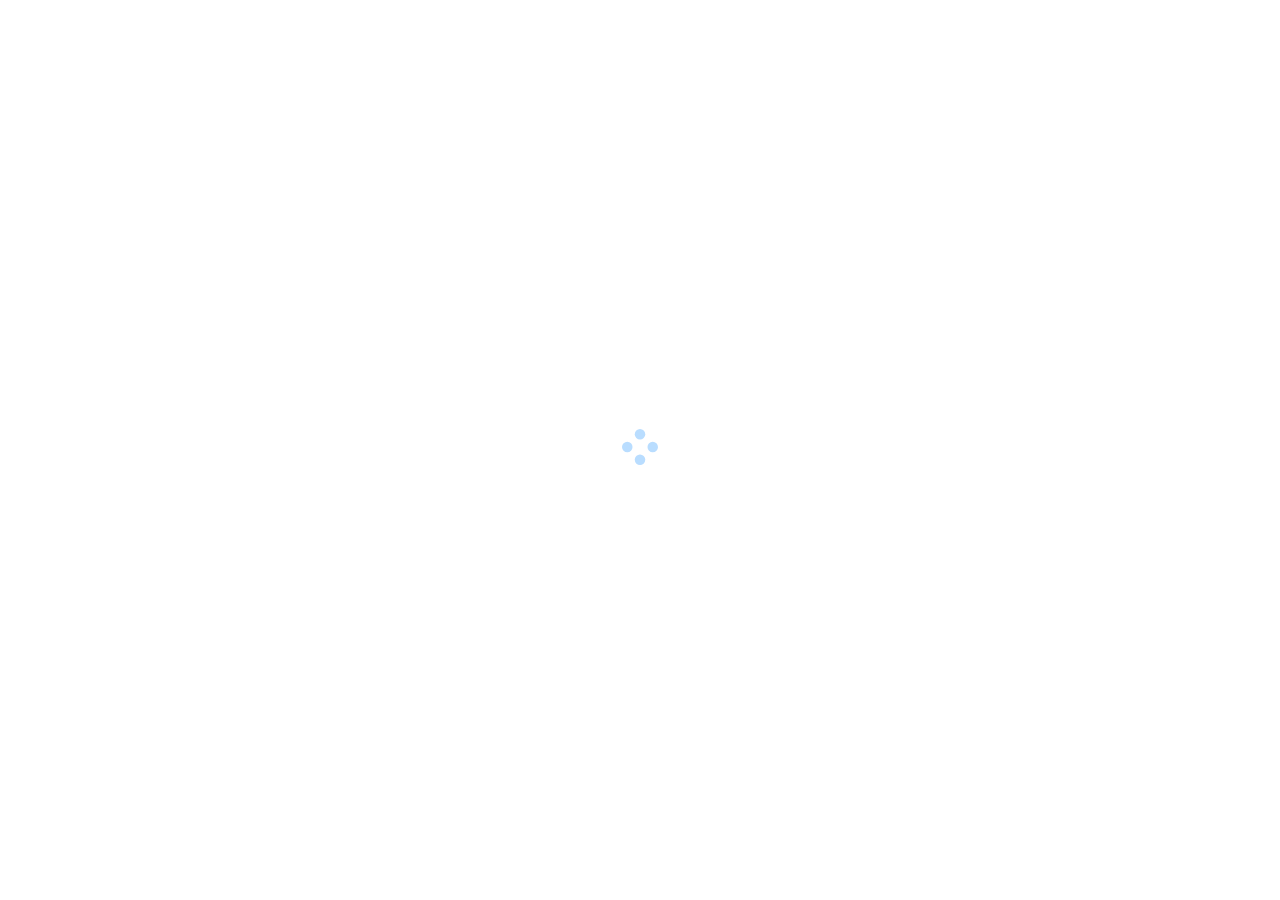
==== commit a85bd001: "2" ====
--- a/admin/index.html
+++ b/admin/index.html
@@ -5,7 +5,7 @@
     <meta name="theme-color" content="#1890ff" />
     <meta http-equiv="X-UA-Compatible" content="IE=edge" />
     <title>十三画的网站</title>
-    <link rel="stylesheet" href="/umi.ee70edc1.css" />
+    <link rel="stylesheet" href="/my-website-old/umi.ee70edc1.css" />
     <script>
       window.routerBase = "/";
     </script>
@@ -203,6 +203,6 @@
       </div>
     </div>
 
-    <script src="/umi.75275838.js"></script>
+    <script src="/my-website-old/umi.e1cb09d5.js"></script>
   </body>
 </html>
